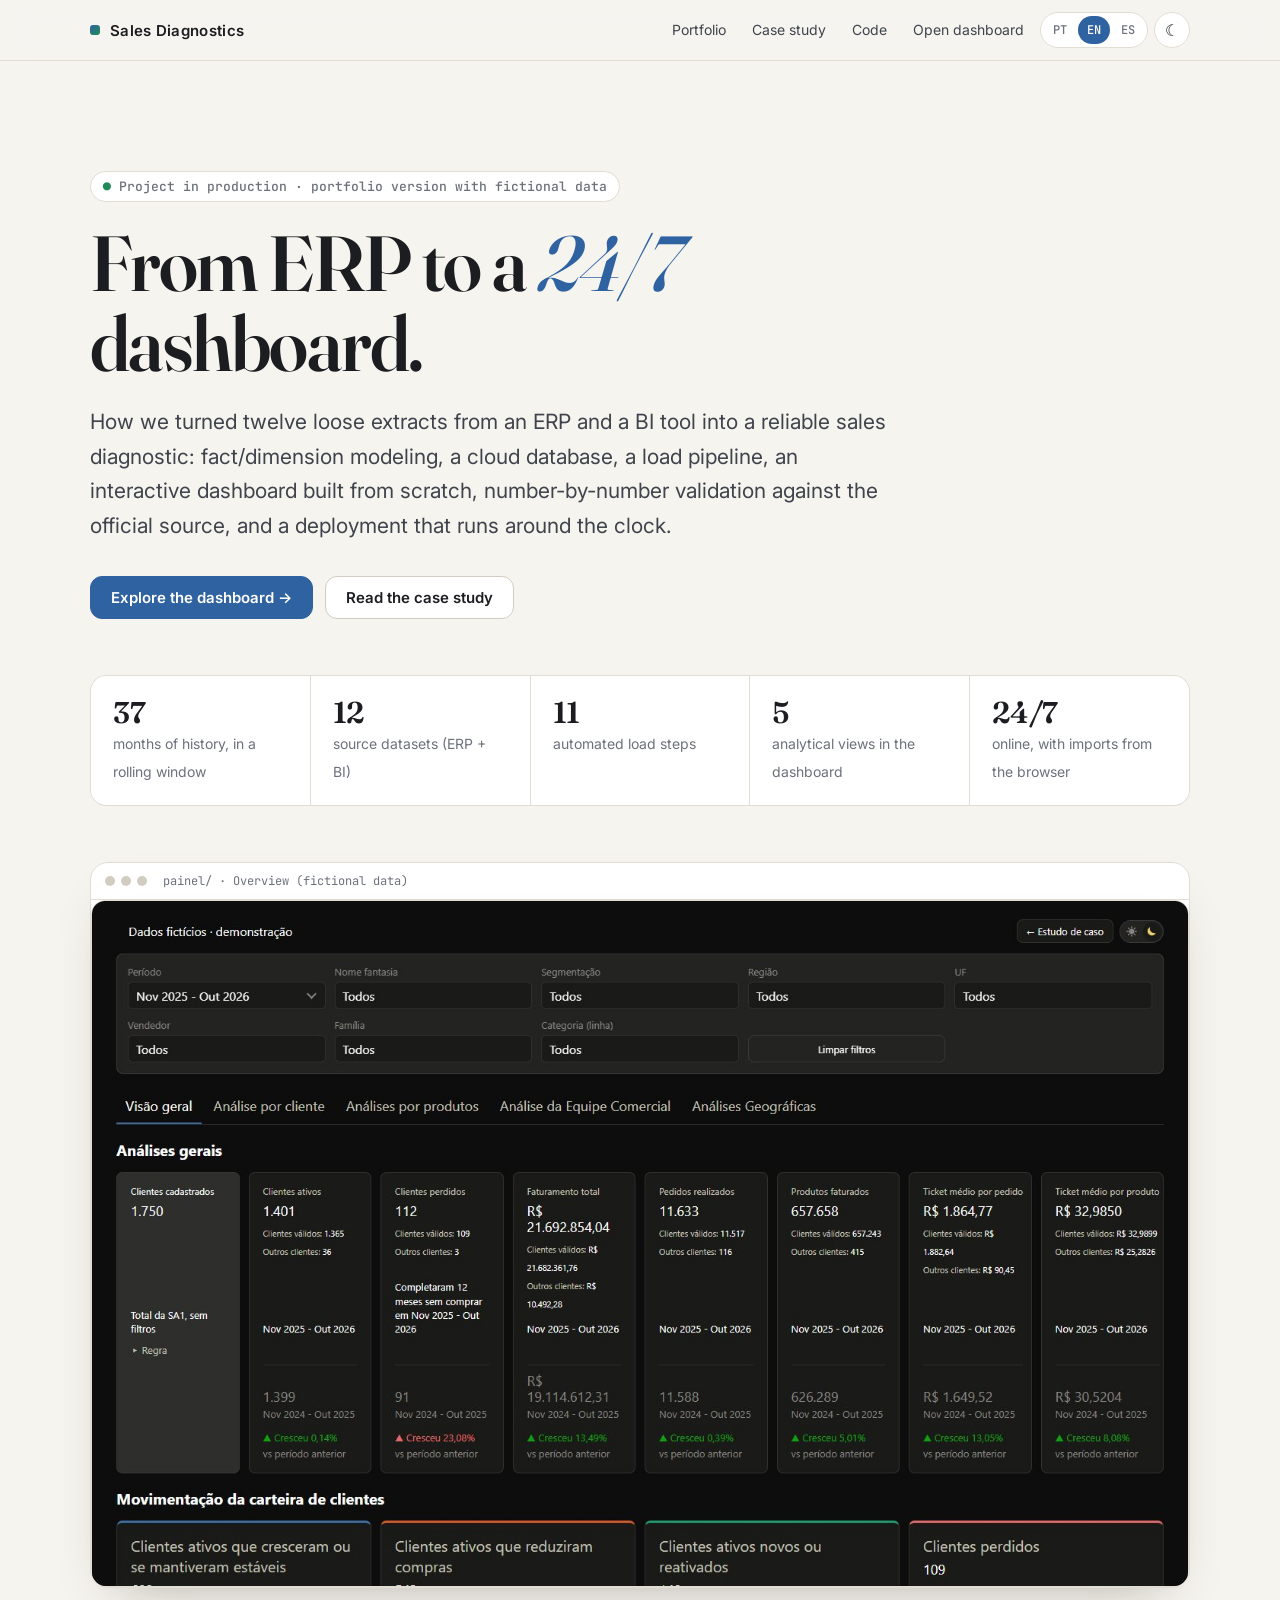
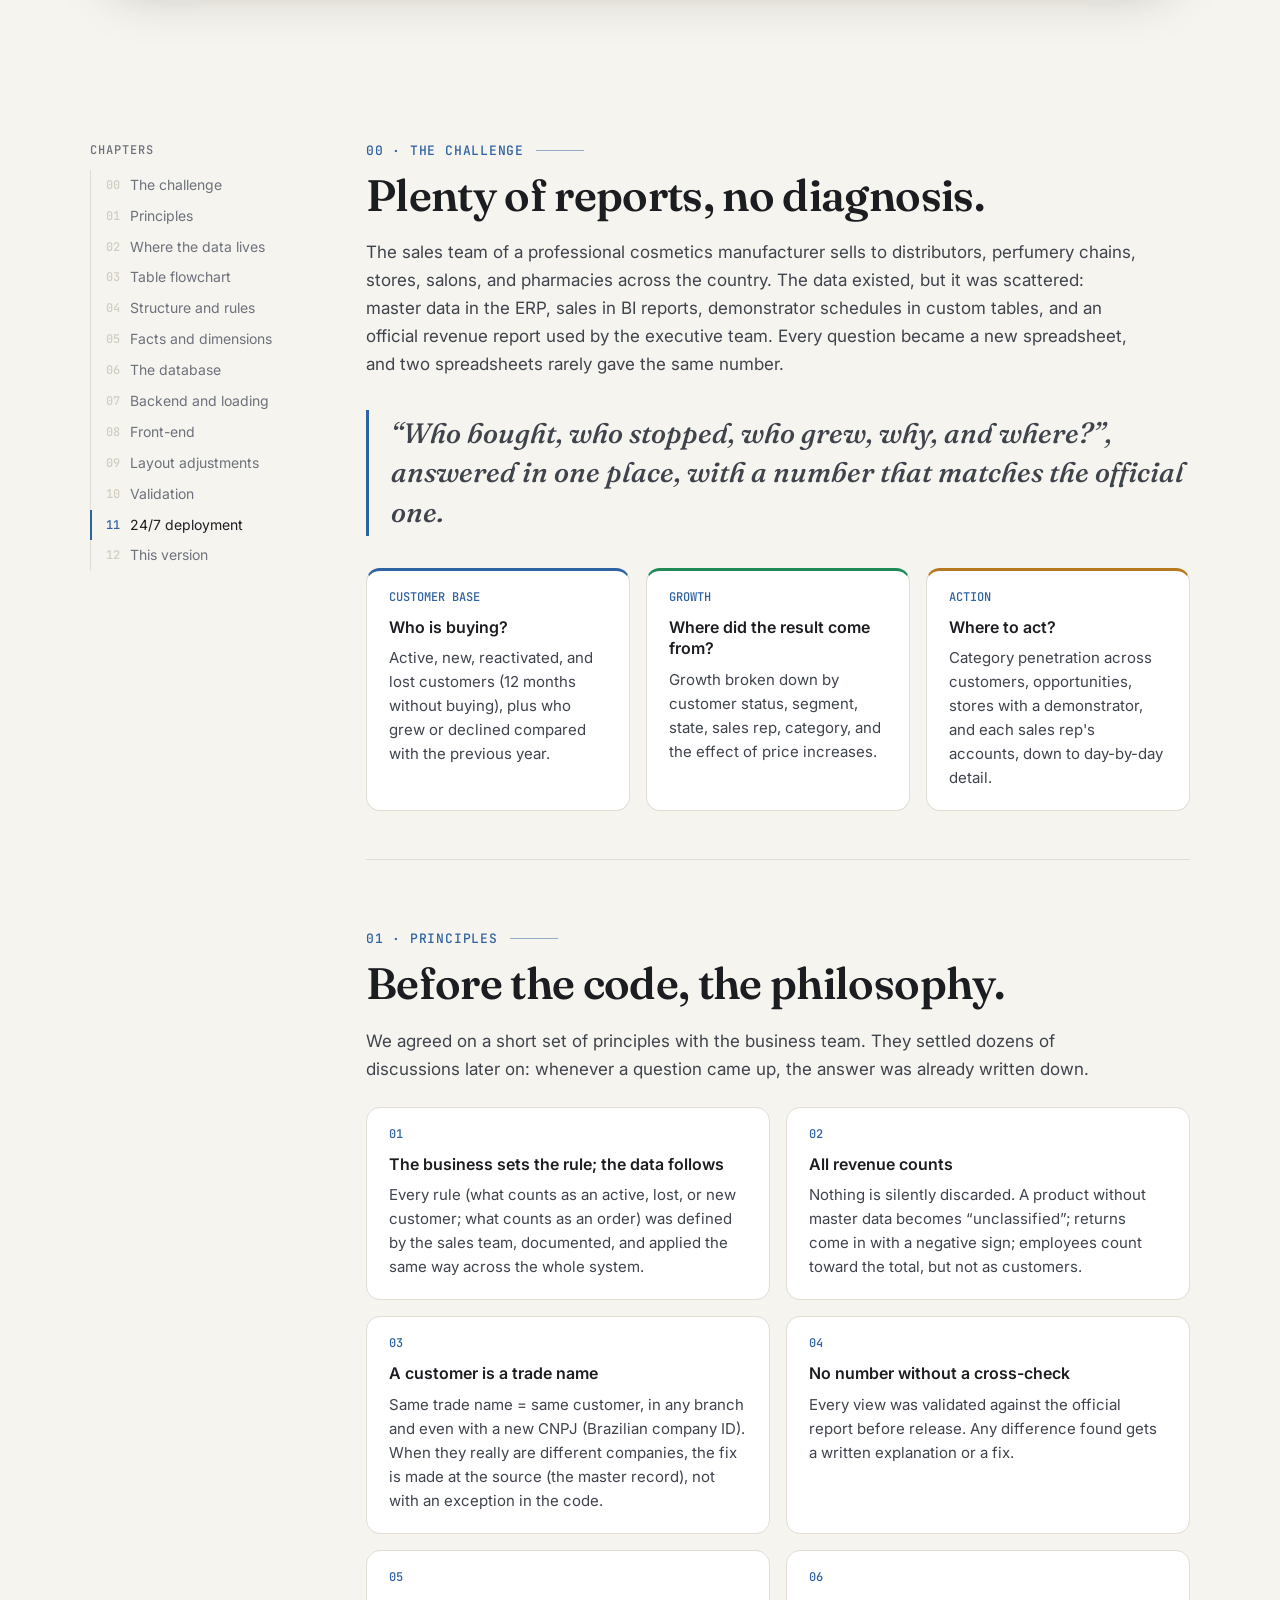
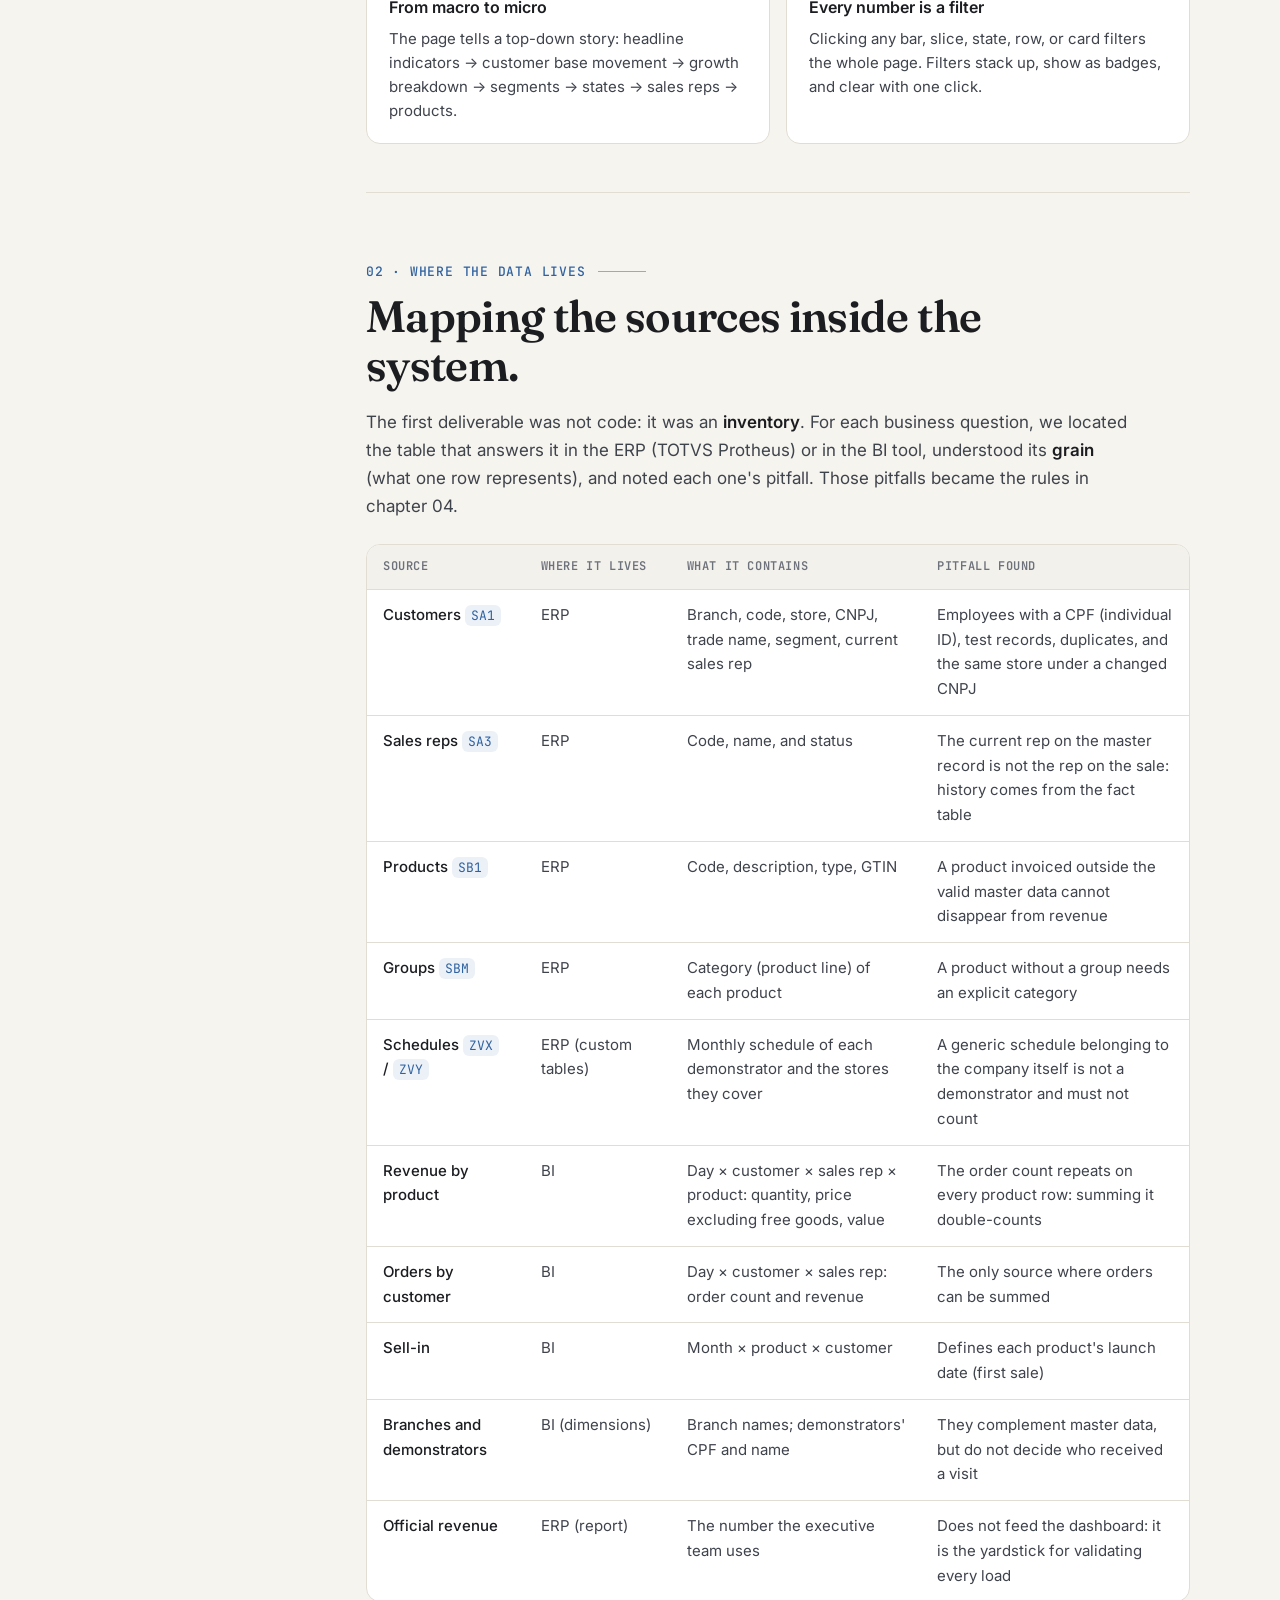
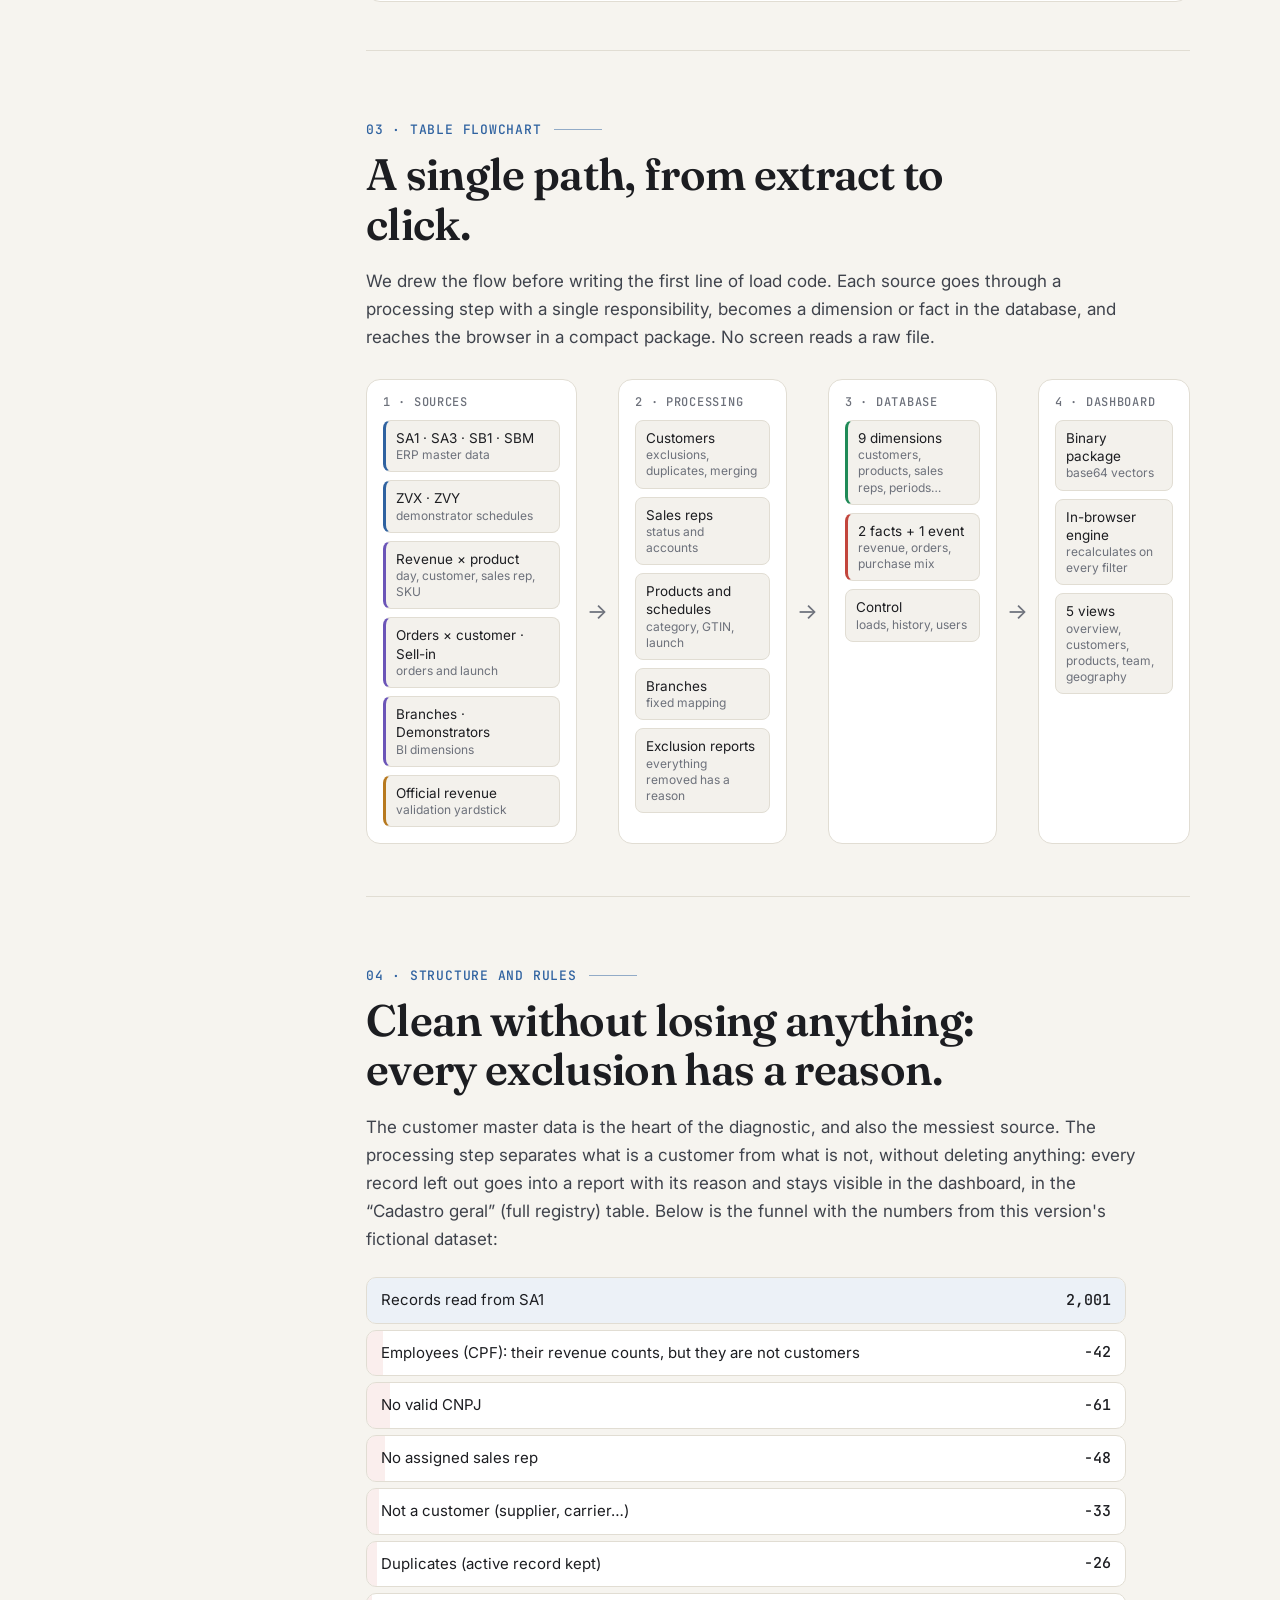
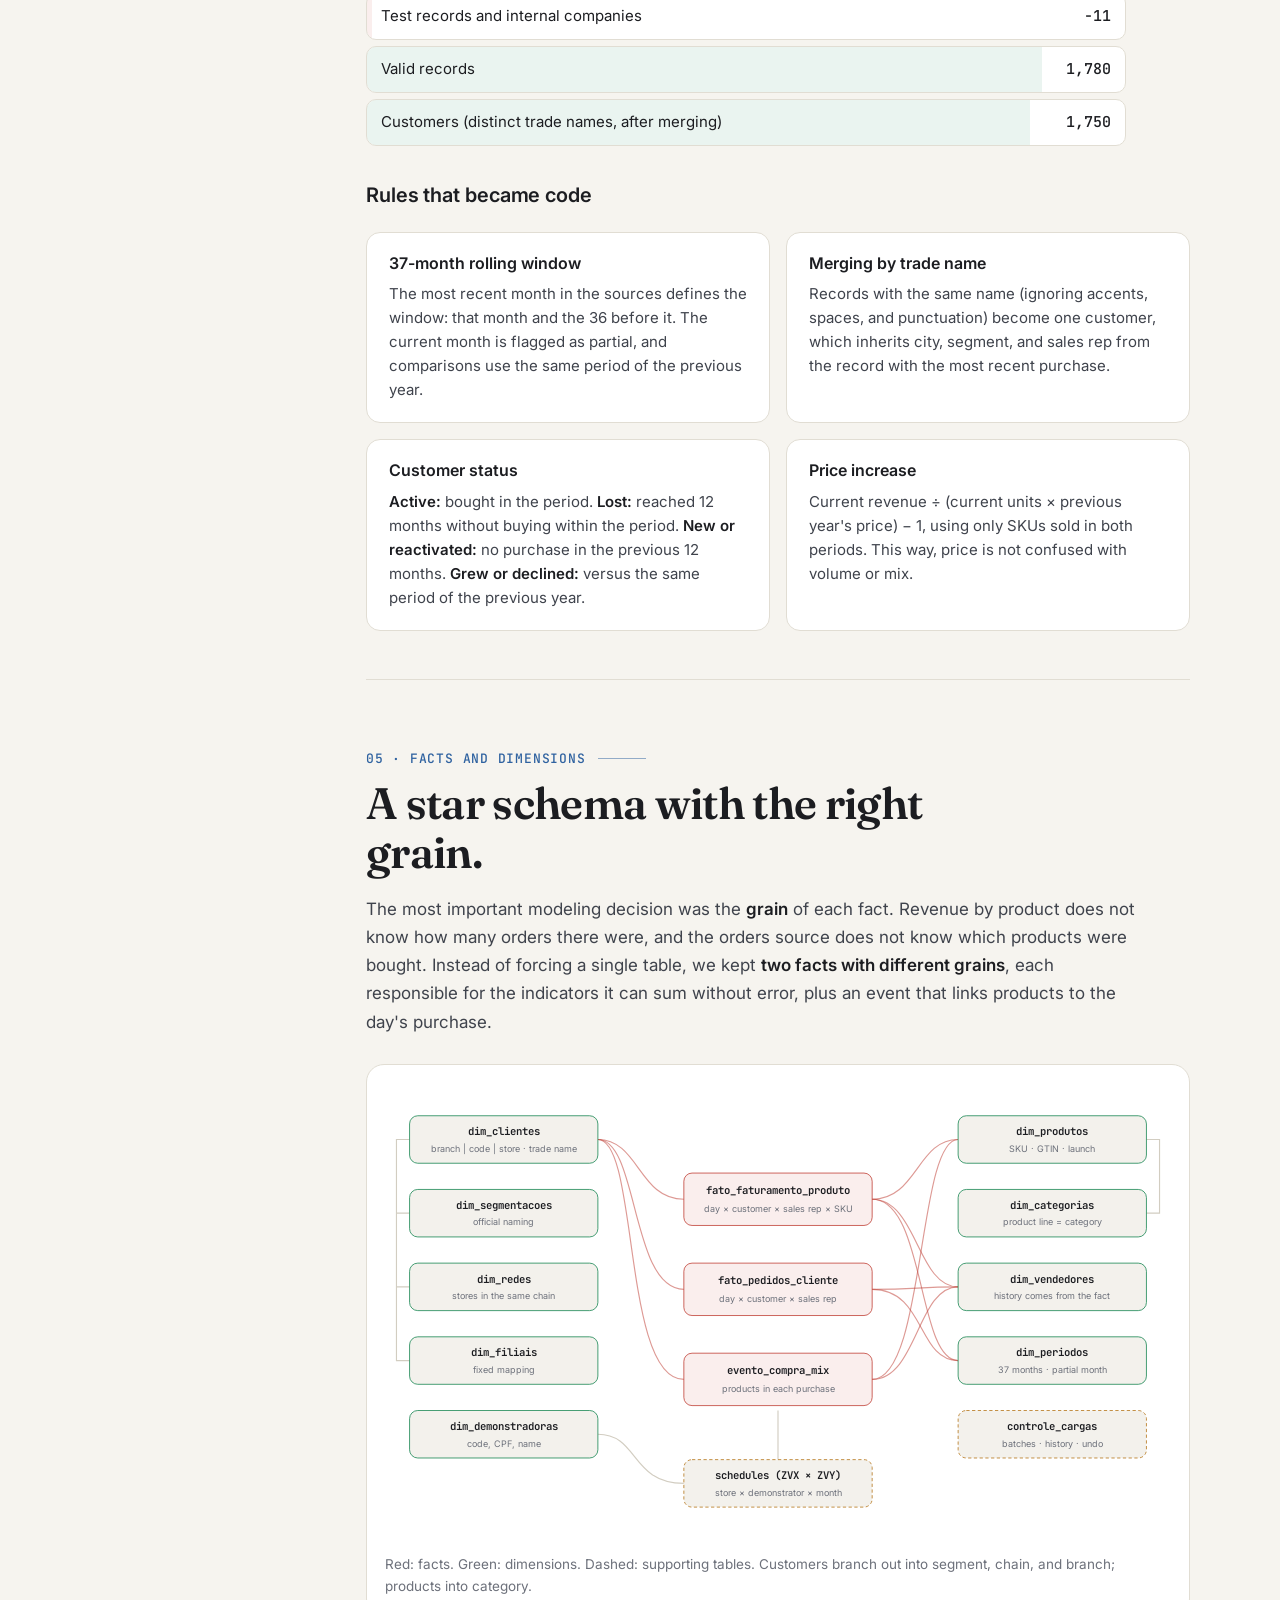
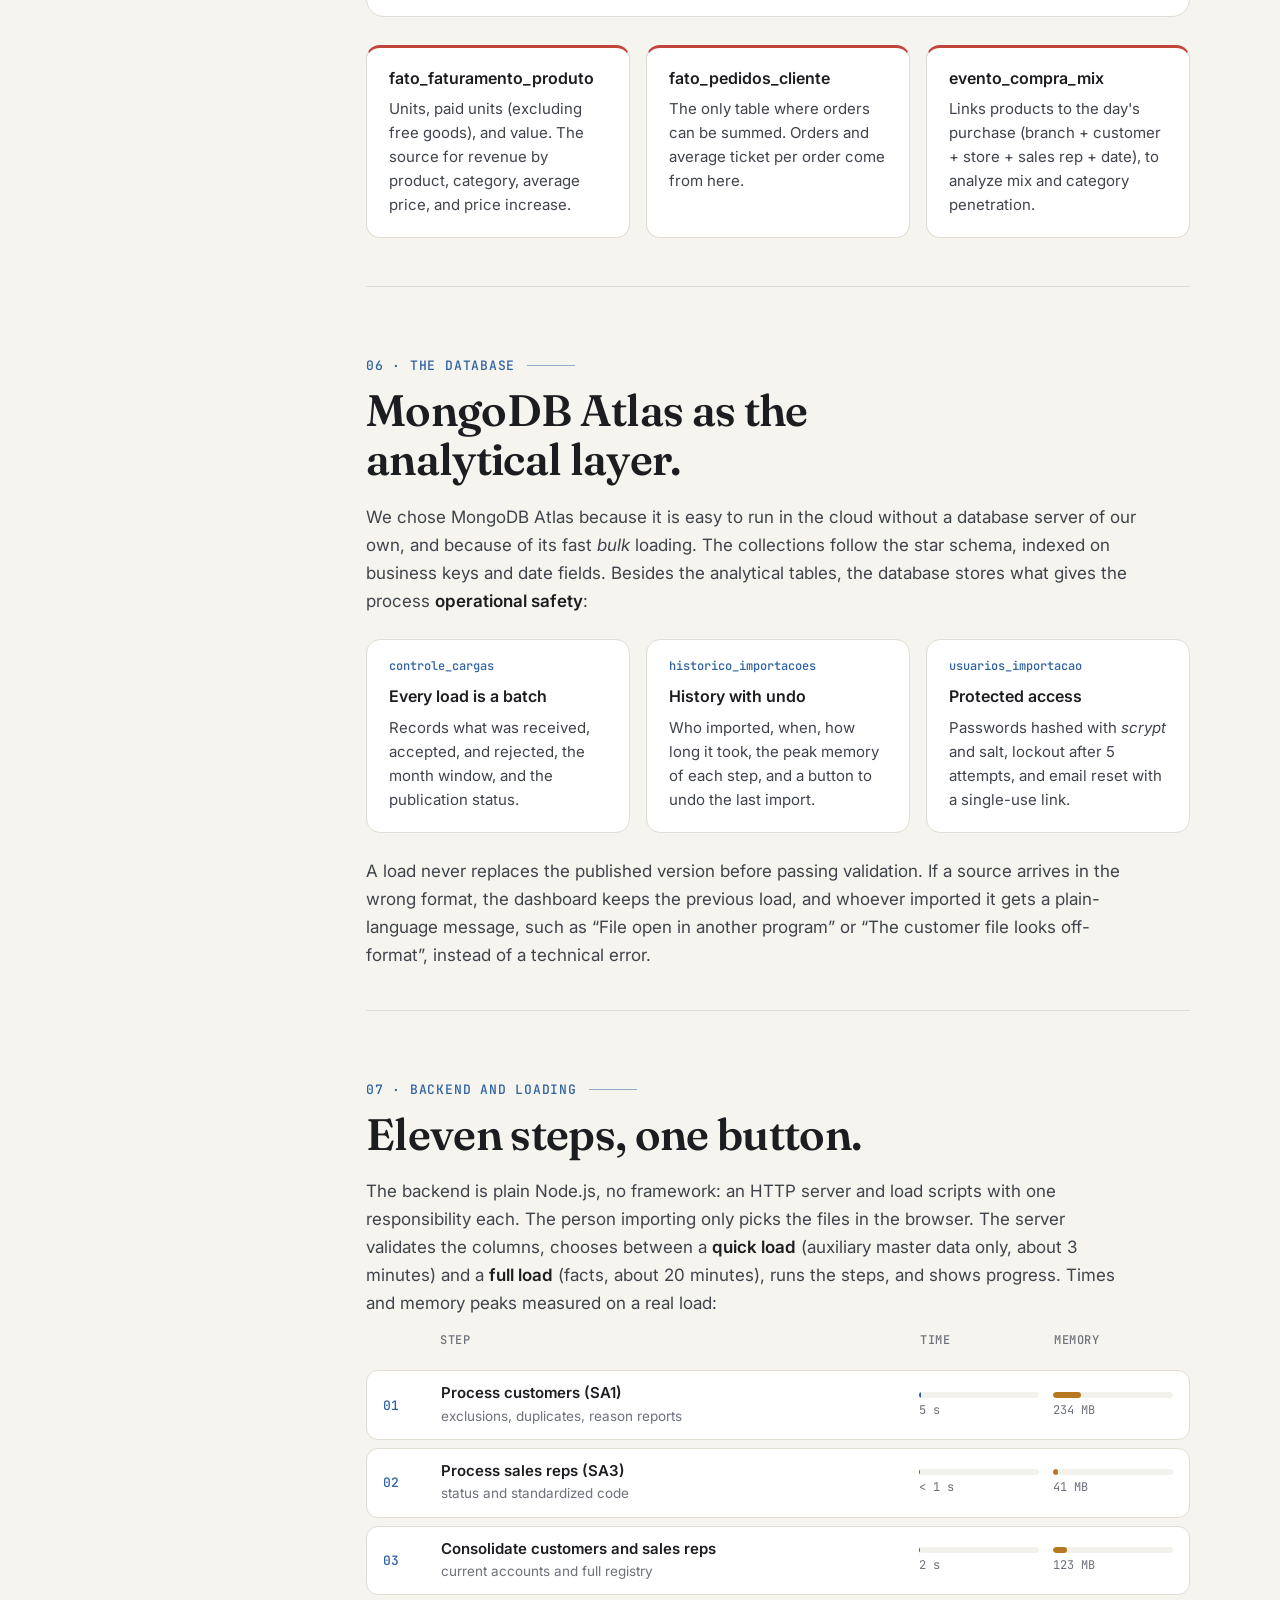
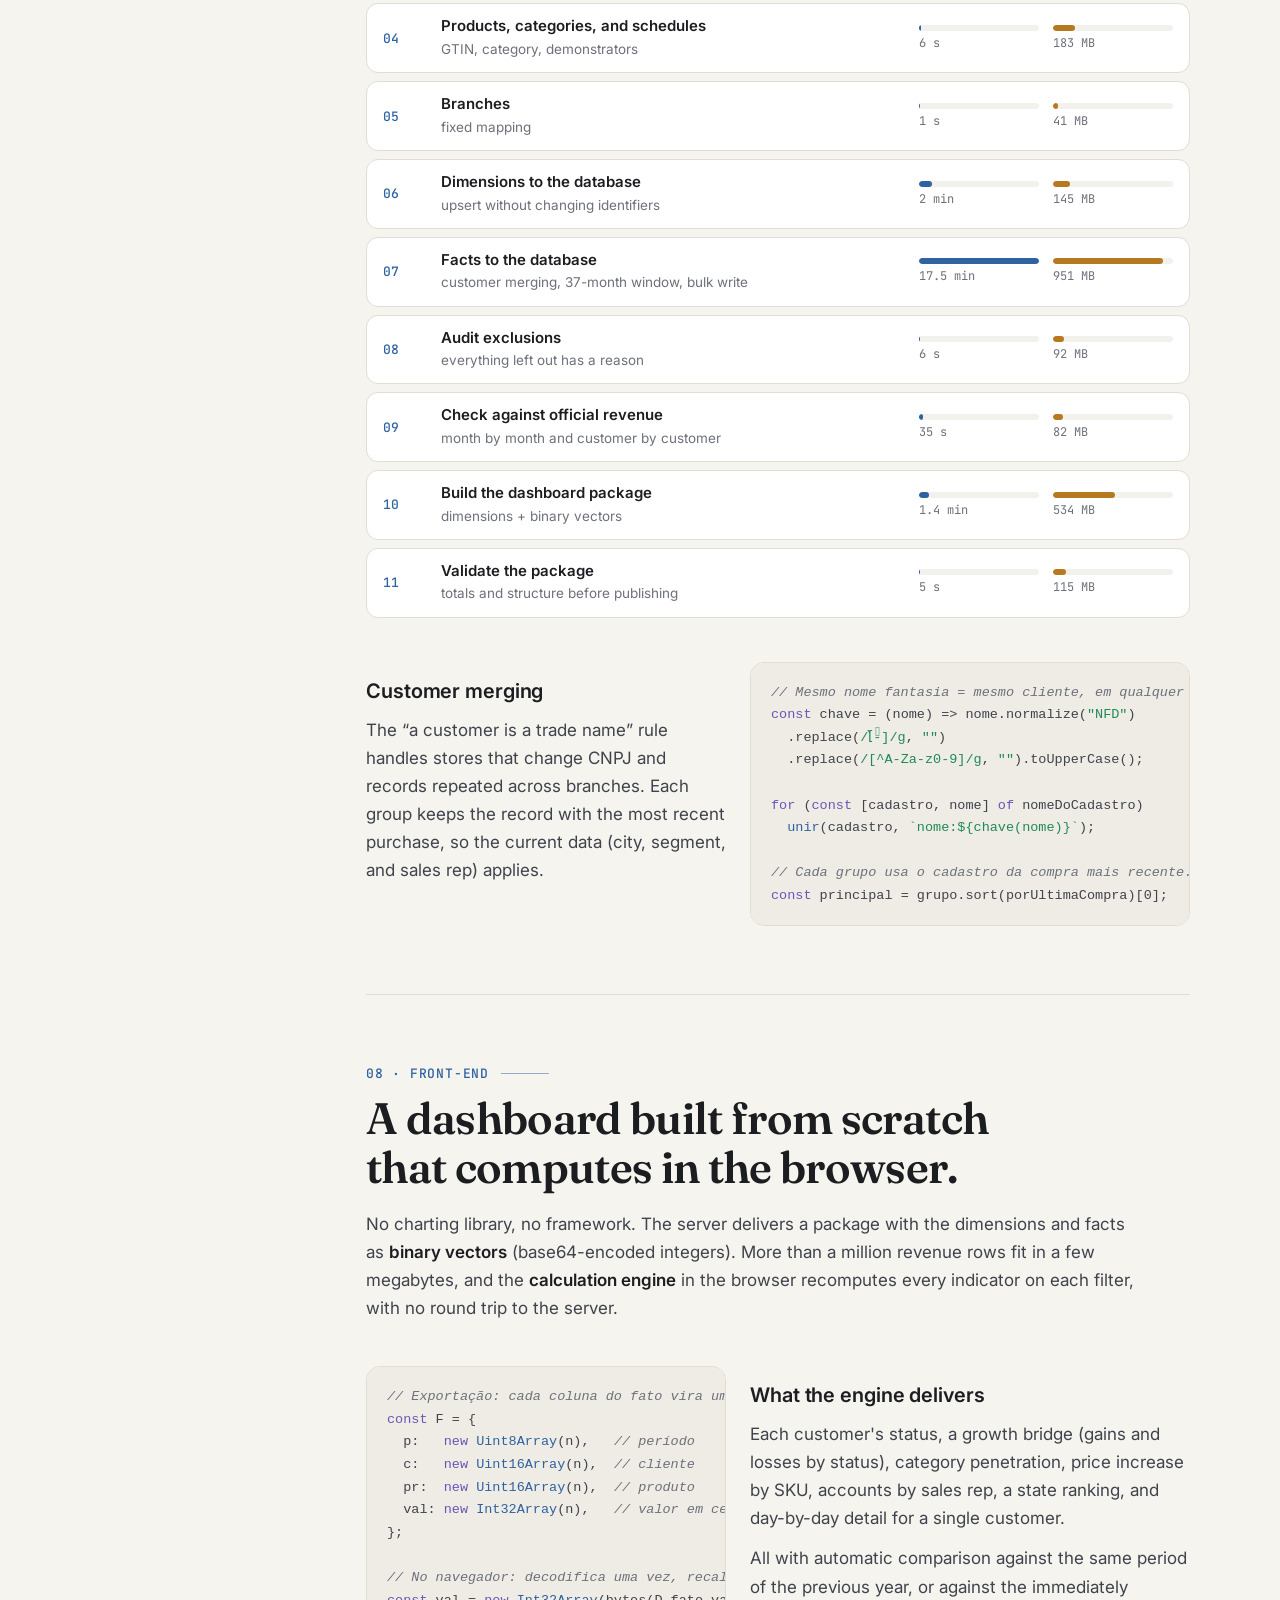
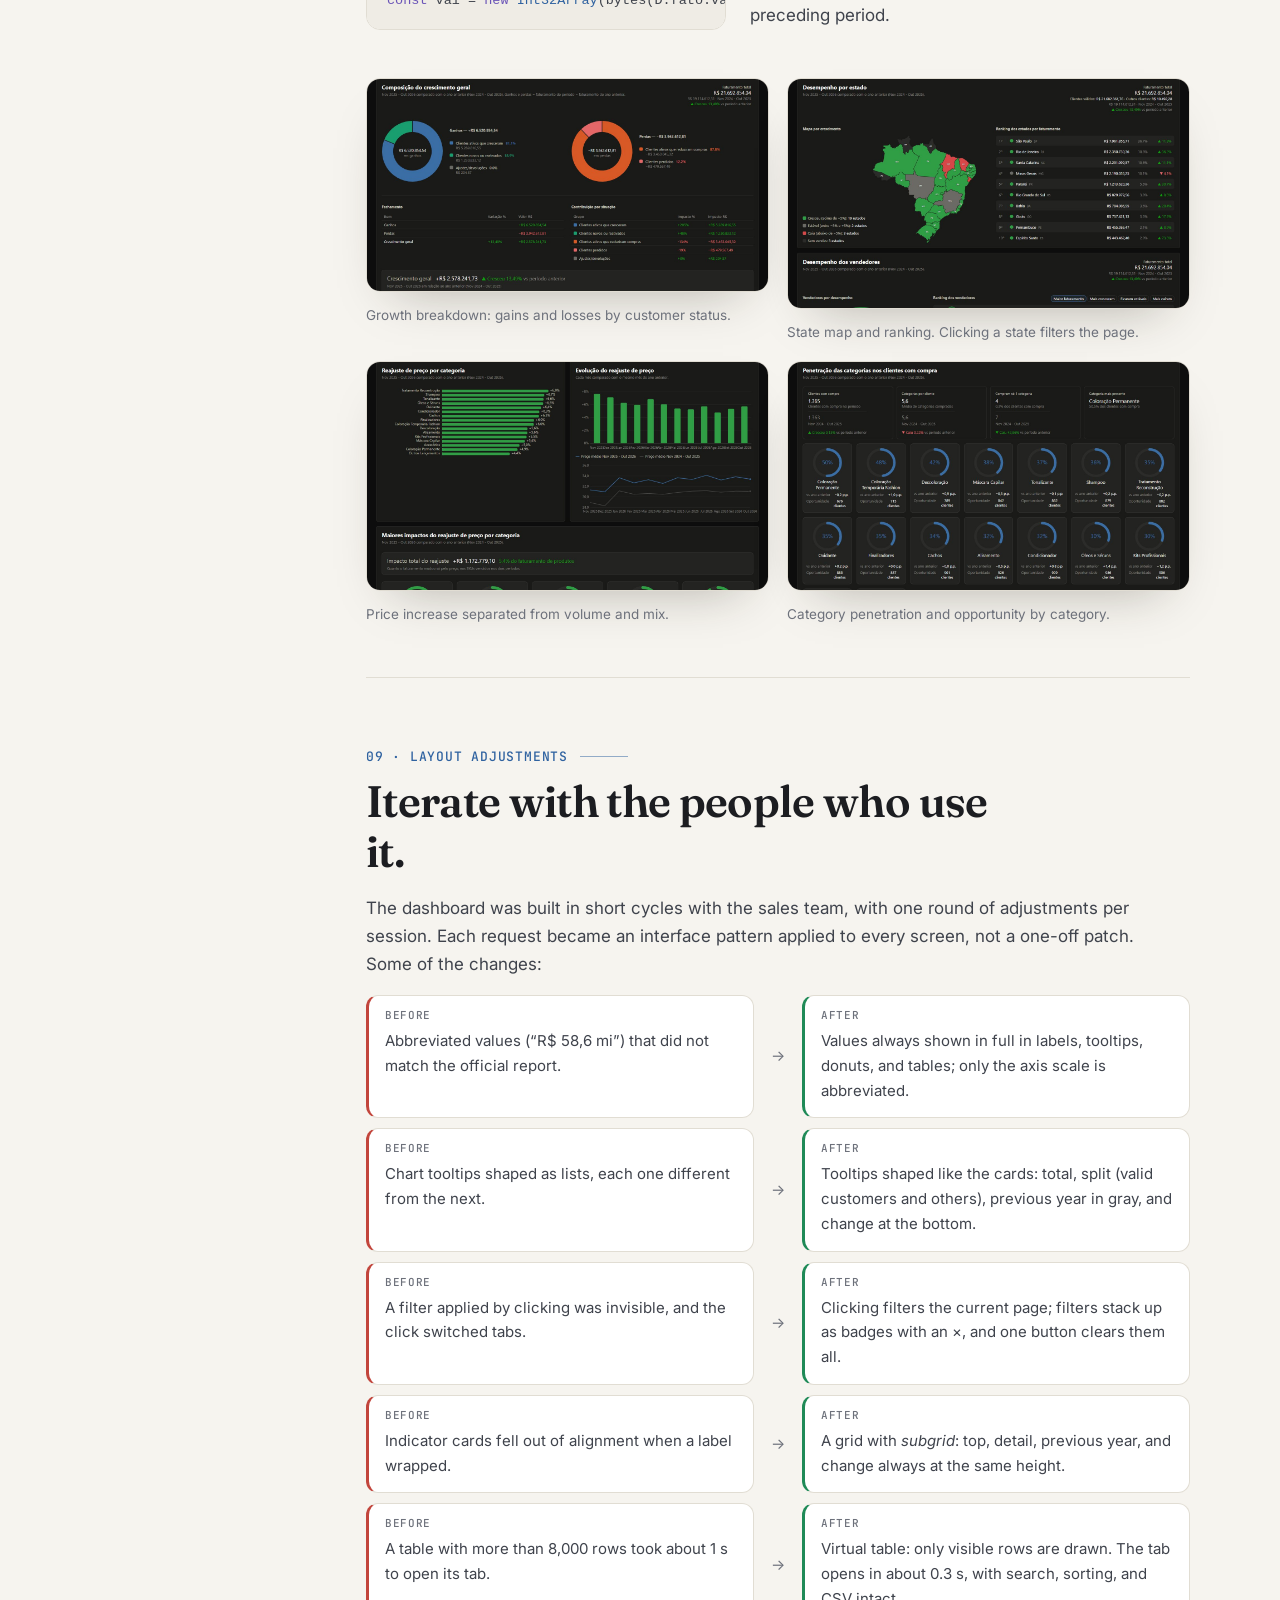
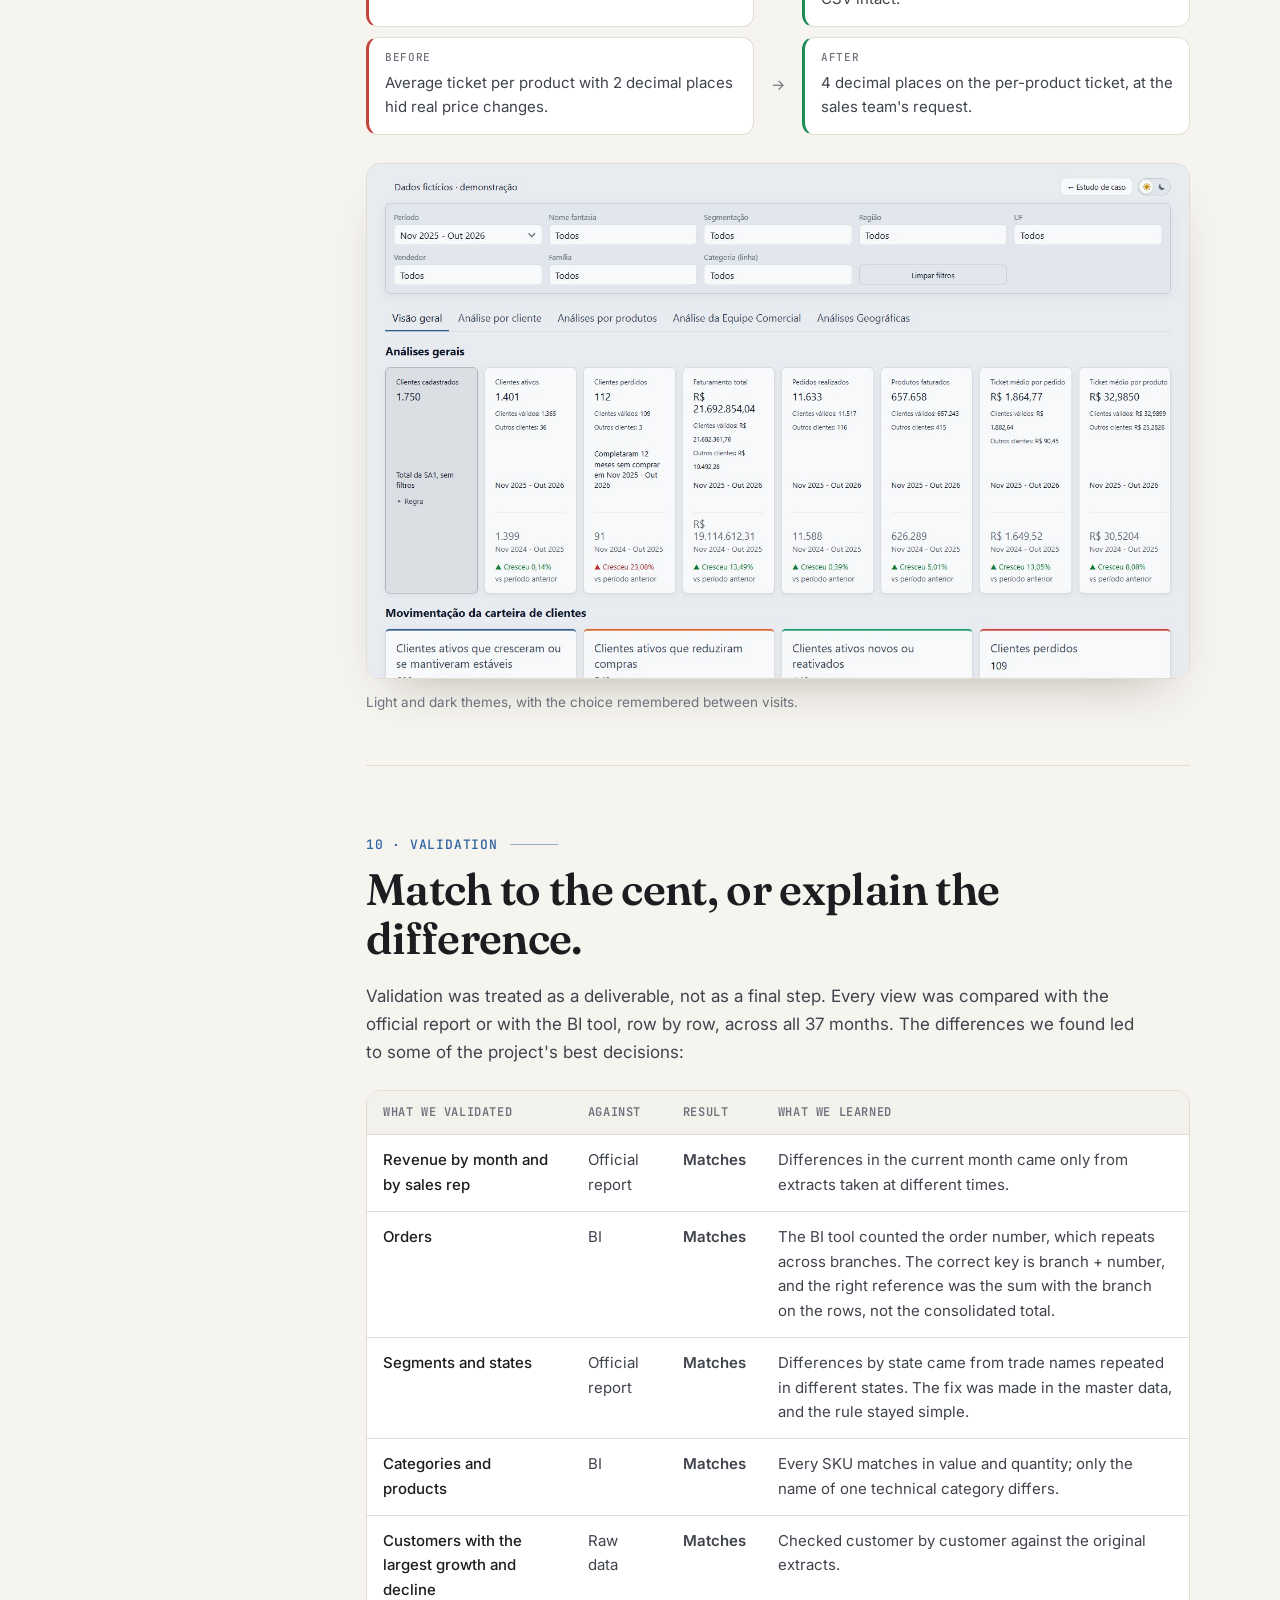
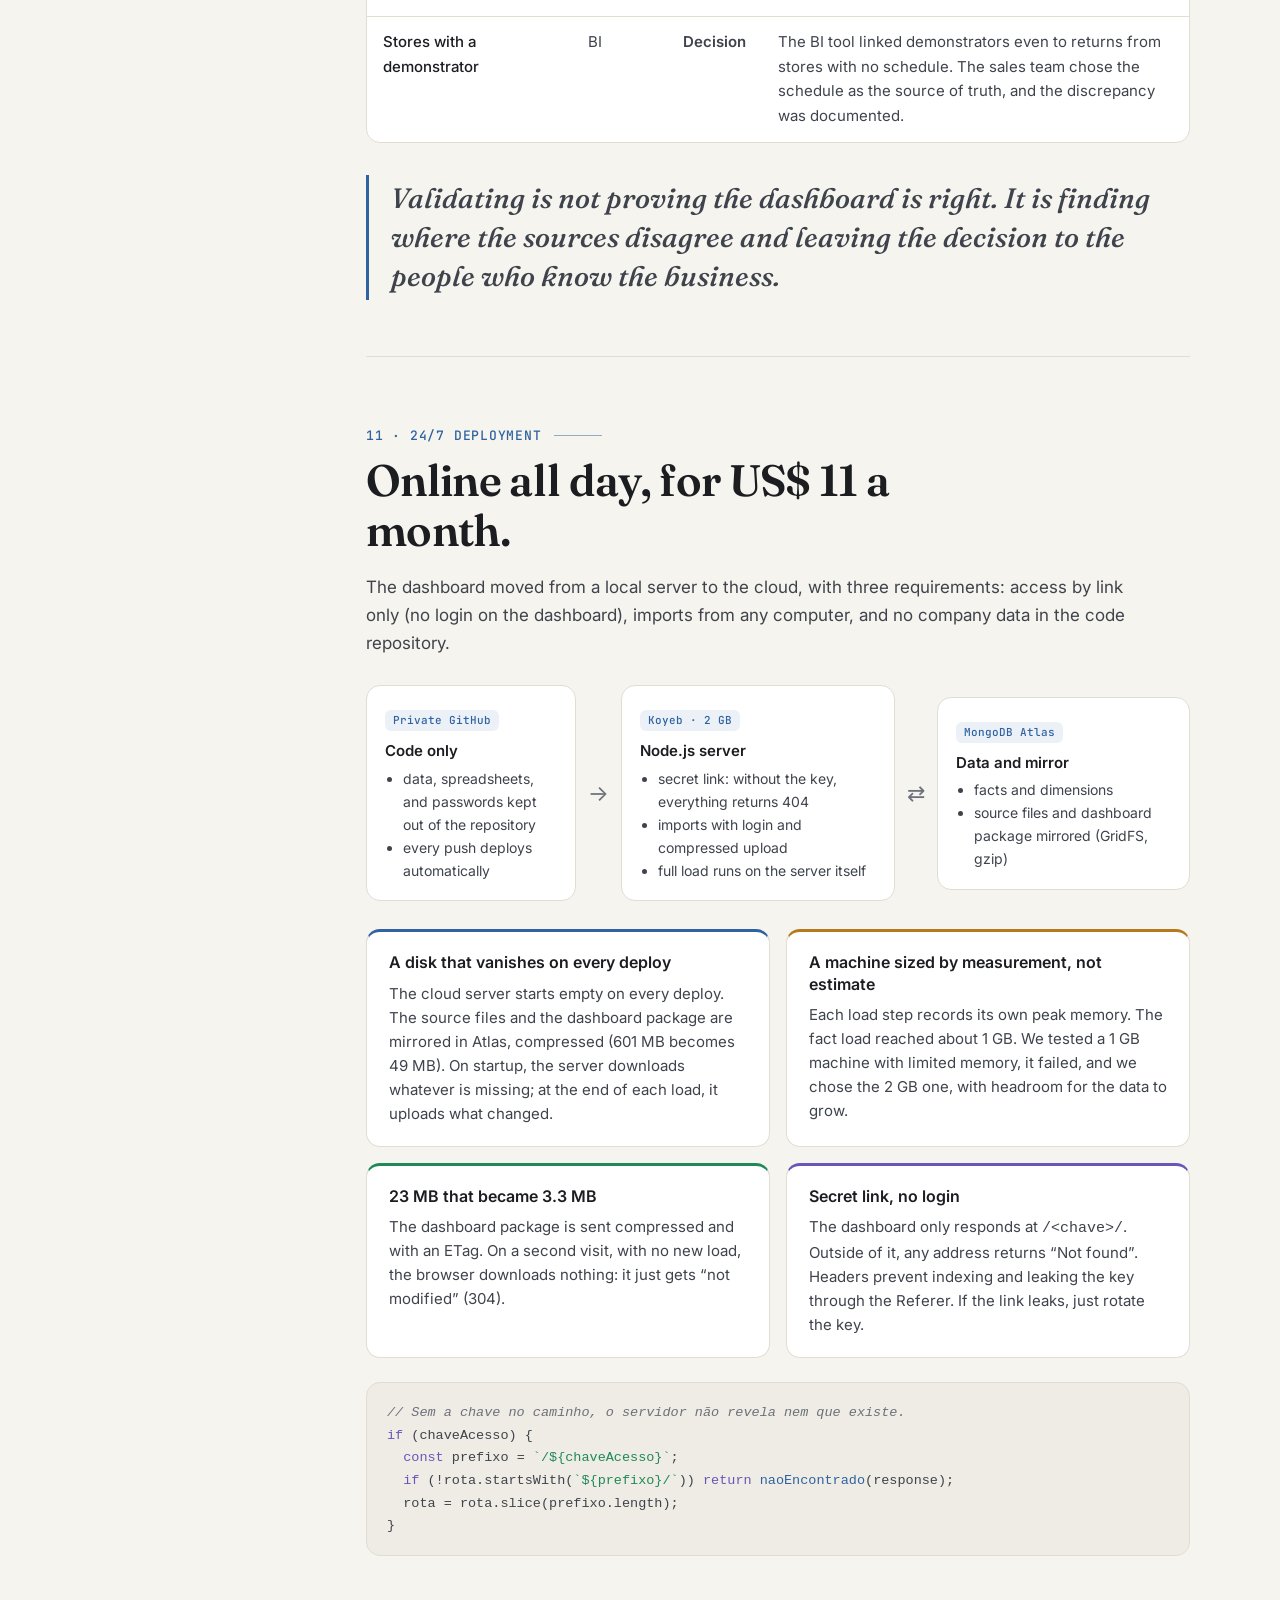
==== en/index.html @ 89dc4f12 "Estudo de caso em inglês e espanhol, com seletor PT | EN | ES A escolha de idioma é a mesma da Vitri" ====
<!doctype html>
<html lang="en">
<head>
  <meta charset="utf-8">
  <script src="../assets/idioma-estudo.js"></script>
  <link rel="alternate" hreflang="pt-BR" href="https://lariantunez.github.io/Diagnostico-Comercial/">
  <link rel="alternate" hreflang="en" href="https://lariantunez.github.io/Diagnostico-Comercial/en/">
  <link rel="alternate" hreflang="es" href="https://lariantunez.github.io/Diagnostico-Comercial/es/">
  <meta name="viewport" content="width=device-width, initial-scale=1">
  <title>Sales Diagnostics · Case study</title>
  <meta name="description" content="Case study: from ERP to a 24/7 sales dashboard. Source discovery, fact/dimension modeling, database, backend, front-end, validation, and deployment. Fictional data.">
  <meta property="og:title" content="Sales Diagnostics · from ERP to a 24/7 dashboard">
  <meta property="og:description" content="Complete case study of a sell-in dashboard: modeling, pipeline, front-end, validation, and deployment.">
  <meta property="og:image" content="../assets/painel-visao-geral.jpg">
  <link rel="preconnect" href="https://fonts.googleapis.com">
  <link rel="preconnect" href="https://fonts.gstatic.com" crossorigin>
  <link href="https://fonts.googleapis.com/css2?family=Fraunces:ital,opsz,wght@0,9..144,500;0,9..144,600;1,9..144,500&family=Inter:wght@400;500;600&family=JetBrains+Mono:wght@400;500&display=swap" rel="stylesheet">
  <link rel="stylesheet" href="../assets/estudo.css">
</head>
<body>
  <header class="topo">
    <div class="wrap">
      <a class="marca" href="#inicio"><i></i>Sales Diagnostics</a>
      <nav>
        <a class="opcional" href="https://lariantunez.github.io/Vitrine-de-projetos/?lang=en">Portfolio</a>
        <a class="opcional" href="#c00">Case study</a>
        <a class="opcional" href="https://github.com/lariantunez/Diagnostico-Comercial">Code</a>
        <a href="../painel/">Open dashboard</a>
        <div class="idiomas" role="group" aria-label="Language"><a href="../?lang=pt" data-idioma="pt" hreflang="pt-BR">PT</a><a href="./" data-idioma="en" hreflang="en" aria-current="true">EN</a><a href="../es/" data-idioma="es" hreflang="es">ES</a></div>
        <button class="btn-tema" id="tema" type="button" aria-label="Toggle theme">☀</button>
      </nav>
      <span class="progresso"></span>
    </div>
  </header>

  <main id="inicio">
    <section class="abertura">
      <div class="wrap">
        <span class="selo-topo"><b>●</b> Project in production · portfolio version with fictional data</span>
        <h1>From ERP to a <em>24/7</em> dashboard.</h1>
        <p class="lead">How we turned twelve loose extracts from an ERP and a BI tool into a reliable sales diagnostic: fact/dimension modeling, a cloud database, a load pipeline, an interactive dashboard built from scratch, number-by-number validation against the official source, and a deployment that runs around the clock.</p>
        <div class="acoes">
          <a class="btn primario" href="../painel/">Explore the dashboard →</a>
          <a class="btn" href="#c00">Read the case study</a>
        </div>
        <div class="numeros">
          <div><strong>37</strong><span>months of history, in a rolling window</span></div>
          <div><strong>12</strong><span>source datasets (ERP + BI)</span></div>
          <div><strong>11</strong><span>automated load steps</span></div>
          <div><strong>5</strong><span>analytical views in the dashboard</span></div>
          <div><strong>24/7</strong><span>online, with imports from the browser</span></div>
        </div>
        <figure class="vitrine">
          <div class="barra-janela"><i></i><i></i><i></i><span>painel/ · Overview (fictional data)</span></div>
          <img src="../assets/painel-visao-geral.jpg" alt="Dashboard overview: filters at the top, cards for customers, revenue, orders, and tickets compared with the previous year" width="1440" height="900">
        </figure>
      </div>
    </section>

    <div class="wrap livro">
      <aside class="indice" aria-label="Chapters">
        <p>Chapters</p>
        <ol>
          <li><a href="#c00"><b>00</b>The challenge</a></li>
          <li><a href="#c01"><b>01</b>Principles</a></li>
          <li><a href="#c02"><b>02</b>Where the data lives</a></li>
          <li><a href="#c03"><b>03</b>Table flowchart</a></li>
          <li><a href="#c04"><b>04</b>Structure and rules</a></li>
          <li><a href="#c05"><b>05</b>Facts and dimensions</a></li>
          <li><a href="#c06"><b>06</b>The database</a></li>
          <li><a href="#c07"><b>07</b>Backend and loading</a></li>
          <li><a href="#c08"><b>08</b>Front-end</a></li>
          <li><a href="#c09"><b>09</b>Layout adjustments</a></li>
          <li><a href="#c10"><b>10</b>Validation</a></li>
          <li><a href="#c11"><b>11</b>24/7 deployment</a></li>
          <li><a href="#c12"><b>12</b>This version</a></li>
        </ol>
      </aside>

      <div class="capitulos">
        <!-- 00 -->
        <section class="capitulo" id="c00">
          <span class="rotulo-cap">00 · The challenge</span>
          <h2>Plenty of reports, no diagnosis.</h2>
          <p>The sales team of a professional cosmetics manufacturer sells to distributors, perfumery chains, stores, salons, and pharmacies across the country. The data existed, but it was scattered: master data in the ERP, sales in BI reports, demonstrator schedules in custom tables, and an official revenue report used by the executive team. Every question became a new spreadsheet, and two spreadsheets rarely gave the same number.</p>
          <p class="destaque revelar">“Who bought, who stopped, who grew, why, and where?”, answered in one place, with a number that matches the official one.</p>
          <div class="grade g3 revelar">
            <div class="cartao azul"><span class="num">CUSTOMER BASE</span><h4>Who is buying?</h4><p>Active, new, reactivated, and lost customers (12 months without buying), plus who grew or declined compared with the previous year.</p></div>
            <div class="cartao verde"><span class="num">GROWTH</span><h4>Where did the result come from?</h4><p>Growth broken down by customer status, segment, state, sales rep, category, and the effect of price increases.</p></div>
            <div class="cartao ambar"><span class="num">ACTION</span><h4>Where to act?</h4><p>Category penetration across customers, opportunities, stores with a demonstrator, and each sales rep's accounts, down to day-by-day detail.</p></div>
          </div>
        </section>

        <!-- 01 -->
        <section class="capitulo" id="c01">
          <span class="rotulo-cap">01 · Principles</span>
          <h2>Before the code, the philosophy.</h2>
          <p>We agreed on a short set of principles with the business team. They settled dozens of discussions later on: whenever a question came up, the answer was already written down.</p>
          <div class="grade g2 revelar">
            <div class="cartao"><span class="num">01</span><h4>The business sets the rule; the data follows</h4><p>Every rule (what counts as an active, lost, or new customer; what counts as an order) was defined by the sales team, documented, and applied the same way across the whole system.</p></div>
            <div class="cartao"><span class="num">02</span><h4>All revenue counts</h4><p>Nothing is silently discarded. A product without master data becomes “unclassified”; returns come in with a negative sign; employees count toward the total, but not as customers.</p></div>
            <div class="cartao"><span class="num">03</span><h4>A customer is a trade name</h4><p>Same trade name = same customer, in any branch and even with a new CNPJ (Brazilian company ID). When they really are different companies, the fix is made at the source (the master record), not with an exception in the code.</p></div>
            <div class="cartao"><span class="num">04</span><h4>No number without a cross-check</h4><p>Every view was validated against the official report before release. Any difference found gets a written explanation or a fix.</p></div>
            <div class="cartao"><span class="num">05</span><h4>From macro to micro</h4><p>The page tells a top-down story: headline indicators → customer base movement → growth breakdown → segments → states → sales reps → products.</p></div>
            <div class="cartao"><span class="num">06</span><h4>Every number is a filter</h4><p>Clicking any bar, slice, state, row, or card filters the whole page. Filters stack up, show as badges, and clear with one click.</p></div>
          </div>
        </section>

        <!-- 02 -->
        <section class="capitulo" id="c02">
          <span class="rotulo-cap">02 · Where the data lives</span>
          <h2>Mapping the sources inside the system.</h2>
          <p>The first deliverable was not code: it was an <strong>inventory</strong>. For each business question, we located the table that answers it in the ERP (TOTVS Protheus) or in the BI tool, understood its <strong>grain</strong> (what one row represents), and noted each one's pitfall. Those pitfalls became the rules in chapter 04.</p>
          <div class="tabela-rolagem revelar">
            <table class="tabela">
              <thead><tr><th>Source</th><th>Where it lives</th><th>What it contains</th><th>Pitfall found</th></tr></thead>
              <tbody>
                <tr><td>Customers <code>SA1</code></td><td>ERP</td><td>Branch, code, store, CNPJ, trade name, segment, current sales rep</td><td>Employees with a CPF (individual ID), test records, duplicates, and the same store under a changed CNPJ</td></tr>
                <tr><td>Sales reps <code>SA3</code></td><td>ERP</td><td>Code, name, and status</td><td>The current rep on the master record is not the rep on the sale: history comes from the fact table</td></tr>
                <tr><td>Products <code>SB1</code></td><td>ERP</td><td>Code, description, type, GTIN</td><td>A product invoiced outside the valid master data cannot disappear from revenue</td></tr>
                <tr><td>Groups <code>SBM</code></td><td>ERP</td><td>Category (product line) of each product</td><td>A product without a group needs an explicit category</td></tr>
                <tr><td>Schedules <code>ZVX</code> / <code>ZVY</code></td><td>ERP (custom tables)</td><td>Monthly schedule of each demonstrator and the stores they cover</td><td>A generic schedule belonging to the company itself is not a demonstrator and must not count</td></tr>
                <tr><td>Revenue by product</td><td>BI</td><td>Day × customer × sales rep × product: quantity, price excluding free goods, value</td><td>The order count repeats on every product row: summing it double-counts</td></tr>
                <tr><td>Orders by customer</td><td>BI</td><td>Day × customer × sales rep: order count and revenue</td><td>The only source where orders can be summed</td></tr>
                <tr><td>Sell-in</td><td>BI</td><td>Month × product × customer</td><td>Defines each product's launch date (first sale)</td></tr>
                <tr><td>Branches and demonstrators</td><td>BI (dimensions)</td><td>Branch names; demonstrators' CPF and name</td><td>They complement master data, but do not decide who received a visit</td></tr>
                <tr><td>Official revenue</td><td>ERP (report)</td><td>The number the executive team uses</td><td>Does not feed the dashboard: it is the yardstick for validating every load</td></tr>
              </tbody>
            </table>
          </div>
        </section>

        <!-- 03 -->
        <section class="capitulo" id="c03">
          <span class="rotulo-cap">03 · Table flowchart</span>
          <h2>A single path, from extract to click.</h2>
          <p>We drew the flow before writing the first line of load code. Each source goes through a processing step with a single responsibility, becomes a dimension or fact in the database, and reaches the browser in a compact package. No screen reads a raw file.</p>
          <div class="fluxo revelar" role="img" aria-label="Flow: ERP and BI sources, processing, database with dimensions and facts, dashboard package, and dashboard">
            <div class="coluna"><b>1 · Sources</b>
              <div class="item erp">SA1 · SA3 · SB1 · SBM<small>ERP master data</small></div>
              <div class="item erp">ZVX · ZVY<small>demonstrator schedules</small></div>
              <div class="item bi">Revenue × product<small>day, customer, sales rep, SKU</small></div>
              <div class="item bi">Orders × customer · Sell-in<small>orders and launch</small></div>
              <div class="item bi">Branches · Demonstrators<small>BI dimensions</small></div>
              <div class="item adv">Official revenue<small>validation yardstick</small></div>
            </div>
            <div class="seta">→</div>
            <div class="coluna"><b>2 · Processing</b>
              <div class="item">Customers<small>exclusions, duplicates, merging</small></div>
              <div class="item">Sales reps<small>status and accounts</small></div>
              <div class="item">Products and schedules<small>category, GTIN, launch</small></div>
              <div class="item">Branches<small>fixed mapping</small></div>
              <div class="item">Exclusion reports<small>everything removed has a reason</small></div>
            </div>
            <div class="seta">→</div>
            <div class="coluna"><b>3 · Database</b>
              <div class="item dim">9 dimensions<small>customers, products, sales reps, periods…</small></div>
              <div class="item fato">2 facts + 1 event<small>revenue, orders, purchase mix</small></div>
              <div class="item">Control<small>loads, history, users</small></div>
            </div>
            <div class="seta">→</div>
            <div class="coluna"><b>4 · Dashboard</b>
              <div class="item">Binary package<small>base64 vectors</small></div>
              <div class="item">In-browser engine<small>recalculates on every filter</small></div>
              <div class="item">5 views<small>overview, customers, products, team, geography</small></div>
            </div>
          </div>
        </section>

        <!-- 04 -->
        <section class="capitulo" id="c04">
          <span class="rotulo-cap">04 · Structure and rules</span>
          <h2>Clean without losing anything: every exclusion has a reason.</h2>
          <p>The customer master data is the heart of the diagnostic, and also the messiest source. The processing step separates what is a customer from what is not, without deleting anything: every record left out goes into a report with its reason and stays visible in the dashboard, in the “Cadastro geral” (full registry) table. Below is the funnel with the numbers from this version's fictional dataset:</p>
          <div class="funil revelar">
            <div style="--w:100%"><span>Records read from SA1</span><b>2,001</b></div>
            <div class="sai" style="--w:2.1%"><span>Employees (CPF): their revenue counts, but they are not customers</span><b>−42</b></div>
            <div class="sai" style="--w:3%"><span>No valid CNPJ</span><b>−61</b></div>
            <div class="sai" style="--w:2.4%"><span>No assigned sales rep</span><b>−48</b></div>
            <div class="sai" style="--w:1.6%"><span>Not a customer (supplier, carrier…)</span><b>−33</b></div>
            <div class="sai" style="--w:1.3%"><span>Duplicates (active record kept)</span><b>−26</b></div>
            <div class="sai" style="--w:0.6%"><span>Test records and internal companies</span><b>−11</b></div>
            <div class="fica" style="--w:89%"><span>Valid records</span><b>1,780</b></div>
            <div class="fica" style="--w:87.5%"><span>Customers (distinct trade names, after merging)</span><b>1,750</b></div>
          </div>
          <h3>Rules that became code</h3>
          <div class="grade g2 revelar">
            <div class="cartao"><h4>37-month rolling window</h4><p>The most recent month in the sources defines the window: that month and the 36 before it. The current month is flagged as partial, and comparisons use the same period of the previous year.</p></div>
            <div class="cartao"><h4>Merging by trade name</h4><p>Records with the same name (ignoring accents, spaces, and punctuation) become one customer, which inherits city, segment, and sales rep from the record with the most recent purchase.</p></div>
            <div class="cartao"><h4>Customer status</h4><p><strong>Active:</strong> bought in the period. <strong>Lost:</strong> reached 12 months without buying within the period. <strong>New or reactivated:</strong> no purchase in the previous 12 months. <strong>Grew or declined:</strong> versus the same period of the previous year.</p></div>
            <div class="cartao"><h4>Price increase</h4><p>Current revenue ÷ (current units × previous year's price) − 1, using only SKUs sold in both periods. This way, price is not confused with volume or mix.</p></div>
          </div>
        </section>

        <!-- 05 -->
        <section class="capitulo" id="c05">
          <span class="rotulo-cap">05 · Facts and dimensions</span>
          <h2>A star schema with the right grain.</h2>
          <p>The most important modeling decision was the <strong>grain</strong> of each fact. Revenue by product does not know how many orders there were, and the orders source does not know which products were bought. Instead of forcing a single table, we kept <strong>two facts with different grains</strong>, each responsible for the indicators it can sum without error, plus an event that links products to the day's purchase.</p>
          <figure class="diagrama revelar">
            <svg viewBox="0 0 960 560" role="img" aria-label="Star schema: three fact tables in the center linked to customer, sales rep, product, and period dimensions, with supporting dimensions">
              <g class="ligas">
                <path class="liga forte" d="M365 142 C 310 142, 310 69, 260 69"/><path class="liga forte" d="M365 252 C 300 252, 310 69, 260 69"/><path class="liga forte" d="M365 362 C 290 362, 310 69, 260 69"/>
                <path class="liga forte" d="M595 142 C 650 142, 650 69, 700 69"/><path class="liga forte" d="M595 362 C 660 362, 650 69, 700 69"/>
                <path class="liga forte" d="M595 142 C 650 142, 650 249, 700 249"/><path class="liga forte" d="M595 252 C 650 252, 650 249, 700 249"/><path class="liga forte" d="M595 362 C 650 362, 650 249, 700 249"/>
                <path class="liga forte" d="M595 142 C 660 142, 650 339, 700 339"/><path class="liga forte" d="M595 252 C 660 252, 650 339, 700 339"/>
                <path class="liga" d="M30 69 H14 V339 H30 M14 159 H30 M14 249 H30"/>
                <path class="liga" d="M930 69 H946 V159 H930"/>
                <path class="liga" d="M365 489 C 300 489, 310 429, 260 429"/><path class="liga" d="M480 460 V 400"/>
              </g>
              <g class="no dim"><rect x="30" y="40" width="230" height="58" rx="10"/><text x="145" y="64" text-anchor="middle">dim_clientes</text><text class="sub" x="145" y="84" text-anchor="middle">branch | code | store · trade name</text></g>
              <g class="no dim"><rect x="30" y="130" width="230" height="58" rx="10"/><text x="145" y="154" text-anchor="middle">dim_segmentacoes</text><text class="sub" x="145" y="174" text-anchor="middle">official naming</text></g>
              <g class="no dim"><rect x="30" y="220" width="230" height="58" rx="10"/><text x="145" y="244" text-anchor="middle">dim_redes</text><text class="sub" x="145" y="264" text-anchor="middle">stores in the same chain</text></g>
              <g class="no dim"><rect x="30" y="310" width="230" height="58" rx="10"/><text x="145" y="334" text-anchor="middle">dim_filiais</text><text class="sub" x="145" y="354" text-anchor="middle">fixed mapping</text></g>
              <g class="no dim"><rect x="30" y="400" width="230" height="58" rx="10"/><text x="145" y="424" text-anchor="middle">dim_demonstradoras</text><text class="sub" x="145" y="444" text-anchor="middle">code, CPF, name</text></g>
              <g class="no dim"><rect x="700" y="40" width="230" height="58" rx="10"/><text x="815" y="64" text-anchor="middle">dim_produtos</text><text class="sub" x="815" y="84" text-anchor="middle">SKU · GTIN · launch</text></g>
              <g class="no dim"><rect x="700" y="130" width="230" height="58" rx="10"/><text x="815" y="154" text-anchor="middle">dim_categorias</text><text class="sub" x="815" y="174" text-anchor="middle">product line = category</text></g>
              <g class="no dim"><rect x="700" y="220" width="230" height="58" rx="10"/><text x="815" y="244" text-anchor="middle">dim_vendedores</text><text class="sub" x="815" y="264" text-anchor="middle">history comes from the fact</text></g>
              <g class="no dim"><rect x="700" y="310" width="230" height="58" rx="10"/><text x="815" y="334" text-anchor="middle">dim_periodos</text><text class="sub" x="815" y="354" text-anchor="middle">37 months · partial month</text></g>
              <g class="no apoio"><rect x="700" y="400" width="230" height="58" rx="10"/><text x="815" y="424" text-anchor="middle">controle_cargas</text><text class="sub" x="815" y="444" text-anchor="middle">batches · history · undo</text></g>
              <g class="no fato"><rect x="365" y="110" width="230" height="64" rx="10"/><text x="480" y="136" text-anchor="middle">fato_faturamento_produto</text><text class="sub" x="480" y="157" text-anchor="middle">day × customer × sales rep × SKU</text></g>
              <g class="no fato"><rect x="365" y="220" width="230" height="64" rx="10"/><text x="480" y="246" text-anchor="middle">fato_pedidos_cliente</text><text class="sub" x="480" y="267" text-anchor="middle">day × customer × sales rep</text></g>
              <g class="no fato"><rect x="365" y="330" width="230" height="64" rx="10"/><text x="480" y="356" text-anchor="middle">evento_compra_mix</text><text class="sub" x="480" y="377" text-anchor="middle">products in each purchase</text></g>
              <g class="no apoio"><rect x="365" y="460" width="230" height="58" rx="10"/><text x="480" y="484" text-anchor="middle">schedules (ZVX × ZVY)</text><text class="sub" x="480" y="504" text-anchor="middle">store × demonstrator × month</text></g>
            </svg>
            <figcaption>Red: facts. Green: dimensions. Dashed: supporting tables. Customers branch out into segment, chain, and branch; products into category.</figcaption>
          </figure>
          <div class="grade g3 revelar">
            <div class="cartao vermelho"><h4>fato_faturamento_produto</h4><p>Units, paid units (excluding free goods), and value. The source for revenue by product, category, average price, and price increase.</p></div>
            <div class="cartao vermelho"><h4>fato_pedidos_cliente</h4><p>The only table where orders can be summed. Orders and average ticket per order come from here.</p></div>
            <div class="cartao vermelho"><h4>evento_compra_mix</h4><p>Links products to the day's purchase (branch + customer + store + sales rep + date), to analyze mix and category penetration.</p></div>
          </div>
        </section>

        <!-- 06 -->
        <section class="capitulo" id="c06">
          <span class="rotulo-cap">06 · The database</span>
          <h2>MongoDB Atlas as the analytical layer.</h2>
          <p>We chose MongoDB Atlas because it is easy to run in the cloud without a database server of our own, and because of its fast <em>bulk</em> loading. The collections follow the star schema, indexed on business keys and date fields. Besides the analytical tables, the database stores what gives the process <strong>operational safety</strong>:</p>
          <div class="grade g3 revelar">
            <div class="cartao"><span class="num">controle_cargas</span><h4>Every load is a batch</h4><p>Records what was received, accepted, and rejected, the month window, and the publication status.</p></div>
            <div class="cartao"><span class="num">historico_importacoes</span><h4>History with undo</h4><p>Who imported, when, how long it took, the peak memory of each step, and a button to undo the last import.</p></div>
            <div class="cartao"><span class="num">usuarios_importacao</span><h4>Protected access</h4><p>Passwords hashed with <em>scrypt</em> and salt, lockout after 5 attempts, and email reset with a single-use link.</p></div>
          </div>
          <p>A load never replaces the published version before passing validation. If a source arrives in the wrong format, the dashboard keeps the previous load, and whoever imported it gets a plain-language message, such as “File open in another program” or “The customer file looks off-format”, instead of a technical error.</p>
        </section>

        <!-- 07 -->
        <section class="capitulo" id="c07">
          <span class="rotulo-cap">07 · Backend and loading</span>
          <h2>Eleven steps, one button.</h2>
          <p>The backend is plain Node.js, no framework: an HTTP server and load scripts with one responsibility each. The person importing only picks the files in the browser. The server validates the columns, chooses between a <strong>quick load</strong> (auxiliary master data only, about 3 minutes) and a <strong>full load</strong> (facts, about 20 minutes), runs the steps, and shows progress. Times and memory peaks measured on a real load:</p>
          <div class="legenda-etapas"><span></span><span>Step</span><span>Time</span><span>Memory</span></div>
          <div class="etapas revelar">
            <div class="etapa"><div><h4>Process customers (SA1)</h4><p>exclusions, duplicates, reason reports</p></div><div><div class="barra"><i style="--w:2%"></i></div><small>5 s</small></div><div><div class="barra mem"><i style="--w:23%"></i></div><small>234 MB</small></div></div>
            <div class="etapa"><div><h4>Process sales reps (SA3)</h4><p>status and standardized code</p></div><div><div class="barra"><i style="--w:1%"></i></div><small>&lt; 1 s</small></div><div><div class="barra mem"><i style="--w:4%"></i></div><small>41 MB</small></div></div>
            <div class="etapa"><div><h4>Consolidate customers and sales reps</h4><p>current accounts and full registry</p></div><div><div class="barra"><i style="--w:1%"></i></div><small>2 s</small></div><div><div class="barra mem"><i style="--w:12%"></i></div><small>123 MB</small></div></div>
            <div class="etapa"><div><h4>Products, categories, and schedules</h4><p>GTIN, category, demonstrators</p></div><div><div class="barra"><i style="--w:2%"></i></div><small>6 s</small></div><div><div class="barra mem"><i style="--w:18%"></i></div><small>183 MB</small></div></div>
            <div class="etapa"><div><h4>Branches</h4><p>fixed mapping</p></div><div><div class="barra"><i style="--w:1%"></i></div><small>1 s</small></div><div><div class="barra mem"><i style="--w:4%"></i></div><small>41 MB</small></div></div>
            <div class="etapa"><div><h4>Dimensions to the database</h4><p>upsert without changing identifiers</p></div><div><div class="barra"><i style="--w:11%"></i></div><small>2 min</small></div><div><div class="barra mem"><i style="--w:14%"></i></div><small>145 MB</small></div></div>
            <div class="etapa"><div><h4>Facts to the database</h4><p>customer merging, 37-month window, bulk write</p></div><div><div class="barra"><i style="--w:100%"></i></div><small>17.5 min</small></div><div><div class="barra mem"><i style="--w:92%"></i></div><small>951 MB</small></div></div>
            <div class="etapa"><div><h4>Audit exclusions</h4><p>everything left out has a reason</p></div><div><div class="barra"><i style="--w:1%"></i></div><small>6 s</small></div><div><div class="barra mem"><i style="--w:9%"></i></div><small>92 MB</small></div></div>
            <div class="etapa"><div><h4>Check against official revenue</h4><p>month by month and customer by customer</p></div><div><div class="barra"><i style="--w:3%"></i></div><small>35 s</small></div><div><div class="barra mem"><i style="--w:8%"></i></div><small>82 MB</small></div></div>
            <div class="etapa"><div><h4>Build the dashboard package</h4><p>dimensions + binary vectors</p></div><div><div class="barra"><i style="--w:8%"></i></div><small>1.4 min</small></div><div><div class="barra mem"><i style="--w:52%"></i></div><small>534 MB</small></div></div>
            <div class="etapa"><div><h4>Validate the package</h4><p>totals and structure before publishing</p></div><div><div class="barra"><i style="--w:1%"></i></div><small>5 s</small></div><div><div class="barra mem"><i style="--w:11%"></i></div><small>115 MB</small></div></div>
          </div>
          <div class="par-codigo revelar">
            <div>
              <h3>Customer merging</h3>
              <p>The “a customer is a trade name” rule handles stores that change CNPJ and records repeated across branches. Each group keeps the record with the most recent purchase, so the current data (city, segment, and sales rep) applies.</p>
            </div>
<pre><code><span class="c">// Mesmo nome fantasia = mesmo cliente, em qualquer filial.</span>
<span class="k">const</span> chave = (nome) =&gt; nome.normalize(<span class="s">"NFD"</span>)
  .replace(<span class="s">/[̀-ͯ]/g</span>, <span class="s">""</span>)
  .replace(<span class="s">/[^A-Za-z0-9]/g</span>, <span class="s">""</span>).toUpperCase();

<span class="k">for</span> (<span class="k">const</span> [cadastro, nome] <span class="k">of</span> nomeDoCadastro)
  <span class="f">unir</span>(cadastro, <span class="s">`nome:${chave(nome)}`</span>);

<span class="c">// Cada grupo usa o cadastro da compra mais recente.</span>
<span class="k">const</span> principal = grupo.sort(porUltimaCompra)[0];</code></pre>
          </div>
        </section>

        <!-- 08 -->
        <section class="capitulo" id="c08">
          <span class="rotulo-cap">08 · Front-end</span>
          <h2>A dashboard built from scratch that computes in the browser.</h2>
          <p>No charting library, no framework. The server delivers a package with the dimensions and facts as <strong>binary vectors</strong> (base64-encoded integers). More than a million revenue rows fit in a few megabytes, and the <strong>calculation engine</strong> in the browser recomputes every indicator on each filter, with no round trip to the server.</p>
          <div class="par-codigo revelar">
<pre><code><span class="c">// Exportação: cada coluna do fato vira um vetor tipado.</span>
<span class="k">const</span> F = {
  p:   <span class="k">new</span> <span class="f">Uint8Array</span>(n),   <span class="c">// período</span>
  c:   <span class="k">new</span> <span class="f">Uint16Array</span>(n),  <span class="c">// cliente</span>
  pr:  <span class="k">new</span> <span class="f">Uint16Array</span>(n),  <span class="c">// produto</span>
  val: <span class="k">new</span> <span class="f">Int32Array</span>(n),   <span class="c">// valor em centavos</span>
};

<span class="c">// No navegador: decodifica uma vez, recalcula a cada clique.</span>
<span class="k">const</span> val = <span class="k">new</span> <span class="f">Int32Array</span>(bytes(D.fato.val).buffer);</code></pre>
            <div>
              <h3>What the engine delivers</h3>
              <p>Each customer's status, a growth bridge (gains and losses by status), category penetration, price increase by SKU, accounts by sales rep, a state ranking, and day-by-day detail for a single customer.</p>
              <p>All with automatic comparison against the same period of the previous year, or against the immediately preceding period.</p>
            </div>
          </div>
          <div class="galeria revelar">
            <figure><img src="../assets/painel-composicao.jpg" alt="Growth breakdown: two donut charts with gains and losses by customer status and a contribution table" loading="lazy" width="1440" height="760"><figcaption>Growth breakdown: gains and losses by customer status.</figcaption></figure>
            <figure><img src="../assets/painel-estados.jpg" alt="Map of Brazil colored by growth and a ranking of states by revenue" loading="lazy" width="1440" height="820"><figcaption>State map and ranking. Clicking a state filters the page.</figcaption></figure>
            <figure><img src="../assets/painel-produtos.jpg" alt="Price increase by category and monthly trend of the price increase" loading="lazy" width="1440" height="820"><figcaption>Price increase separated from volume and mix.</figcaption></figure>
            <figure><img src="../assets/painel-clientes.jpg" alt="Category penetration among purchasing customers, as rings per category" loading="lazy" width="1440" height="820"><figcaption>Category penetration and opportunity by category.</figcaption></figure>
          </div>
        </section>

        <!-- 09 -->
        <section class="capitulo" id="c09">
          <span class="rotulo-cap">09 · Layout adjustments</span>
          <h2>Iterate with the people who use it.</h2>
          <p>The dashboard was built in short cycles with the sales team, with one round of adjustments per session. Each request became an interface pattern applied to every screen, not a one-off patch. Some of the changes:</p>
          <div class="revelar">
            <div class="mudanca"><div class="antes"><b>Before</b>Abbreviated values (“R$ 58,6 mi”) that did not match the official report.</div><div class="seta">→</div><div class="depois"><b>After</b>Values always shown in full in labels, tooltips, donuts, and tables; only the axis scale is abbreviated.</div></div>
            <div class="mudanca"><div class="antes"><b>Before</b>Chart tooltips shaped as lists, each one different from the next.</div><div class="seta">→</div><div class="depois"><b>After</b>Tooltips shaped like the cards: total, split (valid customers and others), previous year in gray, and change at the bottom.</div></div>
            <div class="mudanca"><div class="antes"><b>Before</b>A filter applied by clicking was invisible, and the click switched tabs.</div><div class="seta">→</div><div class="depois"><b>After</b>Clicking filters the current page; filters stack up as badges with an ×, and one button clears them all.</div></div>
            <div class="mudanca"><div class="antes"><b>Before</b>Indicator cards fell out of alignment when a label wrapped.</div><div class="seta">→</div><div class="depois"><b>After</b>A grid with <em>subgrid</em>: top, detail, previous year, and change always at the same height.</div></div>
            <div class="mudanca"><div class="antes"><b>Before</b>A table with more than 8,000 rows took about 1 s to open its tab.</div><div class="seta">→</div><div class="depois"><b>After</b>Virtual table: only visible rows are drawn. The tab opens in about 0.3 s, with search, sorting, and CSV intact.</div></div>
            <div class="mudanca"><div class="antes"><b>Before</b>Average ticket per product with 2 decimal places hid real price changes.</div><div class="seta">→</div><div class="depois"><b>After</b>4 decimal places on the per-product ticket, at the sales team's request.</div></div>
          </div>
          <figure class="revelar"><img src="../assets/painel-tema-claro.jpg" alt="Dashboard in the light theme" loading="lazy" width="1440" height="900"><figcaption>Light and dark themes, with the choice remembered between visits.</figcaption></figure>
        </section>

        <!-- 10 -->
        <section class="capitulo" id="c10">
          <span class="rotulo-cap">10 · Validation</span>
          <h2>Match to the cent, or explain the difference.</h2>
          <p>Validation was treated as a deliverable, not as a final step. Every view was compared with the official report or with the BI tool, row by row, across all 37 months. The differences we found led to some of the project's best decisions:</p>
          <div class="tabela-rolagem revelar">
            <table class="tabela">
              <thead><tr><th>What we validated</th><th>Against</th><th>Result</th><th>What we learned</th></tr></thead>
              <tbody>
                <tr><td>Revenue by month and by sales rep</td><td>Official report</td><td class="ok">Matches</td><td>Differences in the current month came only from extracts taken at different times.</td></tr>
                <tr><td>Orders</td><td>BI</td><td class="ok">Matches</td><td>The BI tool counted the order number, which repeats across branches. The correct key is branch + number, and the right reference was the sum with the branch on the rows, not the consolidated total.</td></tr>
                <tr><td>Segments and states</td><td>Official report</td><td class="ok">Matches</td><td>Differences by state came from trade names repeated in different states. The fix was made in the master data, and the rule stayed simple.</td></tr>
                <tr><td>Categories and products</td><td>BI</td><td class="ok">Matches</td><td>Every SKU matches in value and quantity; only the name of one technical category differs.</td></tr>
                <tr><td>Customers with the largest growth and decline</td><td>Raw data</td><td class="ok">Matches</td><td>Checked customer by customer against the original extracts.</td></tr>
                <tr><td>Stores with a demonstrator</td><td>BI</td><td class="alerta">Decision</td><td>The BI tool linked demonstrators even to returns from stores with no schedule. The sales team chose the schedule as the source of truth, and the discrepancy was documented.</td></tr>
              </tbody>
            </table>
          </div>
          <p class="destaque revelar">Validating is not proving the dashboard is right. It is finding where the sources disagree and leaving the decision to the people who know the business.</p>
        </section>

        <!-- 11 -->
        <section class="capitulo" id="c11">
          <span class="rotulo-cap">11 · 24/7 deployment</span>
          <h2>Online all day, for US$ 11 a month.</h2>
          <p>The dashboard moved from a local server to the cloud, with three requirements: access by link only (no login on the dashboard), imports from any computer, and no company data in the code repository.</p>
          <div class="arquitetura revelar">
            <div class="caixa"><span class="tag">Private GitHub</span><b>Code only</b><ul><li>data, spreadsheets, and passwords kept out of the repository</li><li>every push deploys automatically</li></ul></div>
            <div class="seta">→</div>
            <div class="caixa"><span class="tag">Koyeb · 2 GB</span><b>Node.js server</b><ul><li>secret link: without the key, everything returns 404</li><li>imports with login and compressed upload</li><li>full load runs on the server itself</li></ul></div>
            <div class="seta">⇄</div>
            <div class="caixa"><span class="tag">MongoDB Atlas</span><b>Data and mirror</b><ul><li>facts and dimensions</li><li>source files and dashboard package mirrored (GridFS, gzip)</li></ul></div>
          </div>
          <div class="grade g2 revelar">
            <div class="cartao azul"><h4>A disk that vanishes on every deploy</h4><p>The cloud server starts empty on every deploy. The source files and the dashboard package are mirrored in Atlas, compressed (601 MB becomes 49 MB). On startup, the server downloads whatever is missing; at the end of each load, it uploads what changed.</p></div>
            <div class="cartao ambar"><h4>A machine sized by measurement, not estimate</h4><p>Each load step records its own peak memory. The fact load reached about 1 GB. We tested a 1 GB machine with limited memory, it failed, and we chose the 2 GB one, with headroom for the data to grow.</p></div>
            <div class="cartao verde"><h4>23 MB that became 3.3 MB</h4><p>The dashboard package is sent compressed and with an ETag. On a second visit, with no new load, the browser downloads nothing: it just gets “not modified” (304).</p></div>
            <div class="cartao violeta"><h4>Secret link, no login</h4><p>The dashboard only responds at <code>/&lt;chave&gt;/</code>. Outside of it, any address returns “Not found”. Headers prevent indexing and leaking the key through the Referer. If the link leaks, just rotate the key.</p></div>
          </div>
<pre class="revelar"><code><span class="c">// Sem a chave no caminho, o servidor não revela nem que existe.</span>
<span class="k">if</span> (chaveAcesso) {
  <span class="k">const</span> prefixo = <span class="s">`/${chaveAcesso}`</span>;
  <span class="k">if</span> (!rota.startsWith(<span class="s">`${prefixo}/`</span>)) <span class="k">return</span> <span class="f">naoEncontrado</span>(response);
  rota = rota.slice(prefixo.length);
}</code></pre>
        </section>

        <!-- 12 -->
        <section class="capitulo" id="c12">
          <span class="rotulo-cap">12 · This version</span>
          <h2>The same dashboard, with a company that does not exist.</h2>
          <p>This portfolio version runs entirely on GitHub Pages, with no database and no server. The <strong>dashboard code is the same</strong> as in the production version. Only the data package was swapped for a fictional dataset, created by a custom generator for <em>Aurora Cosméticos Profissionais</em>, a made-up manufacturer.</p>
          <div class="grade g4 revelar">
            <div class="cartao"><span class="num">CUSTOMERS</span><h4>1,822 records</h4><p>Chains with several stores, the same store with a new CNPJ, employees, and invalid records.</p></div>
            <div class="cartao"><span class="num">SALES</span><h4>169k rows</h4><p>37 months with seasonality, annual price increases, free goods, and returns.</p></div>
            <div class="cartao"><span class="num">LIFECYCLE</span><h4>Living customers</h4><p>New, lost, and reactivated customers, and accounts changing hands between sales reps.</p></div>
            <div class="cartao"><span class="num">FIELD</span><h4>46 demonstrators</h4><p>Monthly schedules that increase purchases at the stores they cover.</p></div>
          </div>
          <p>The generator uses a fixed seed (the output is always the same) and writes the package in the exact format the real pipeline exports from the database. That is why every filter, click, map, table, the CSV export, and the theme work just as in production. No name, CNPJ, customer, sales rep, or value comes from real data.</p>
          <h3>Technologies</h3>
          <div class="pilulas">
            <span>Node.js 22</span><span>Framework-free JavaScript</span><span>Custom SVG (no charting library)</span><span>MongoDB Atlas</span><span>GridFS</span><span>TOTVS Protheus</span><span>Corporate BI</span><span>Koyeb</span><span>GitHub</span><span>Puppeteer (screen tests)</span><span>ExcelJS</span>
          </div>

          <div class="encerramento revelar">
            <span class="rotulo-cap">Try it</span>
            <h2>Click any number and watch the whole page respond.</h2>
            <p class="texto">A suggested path: on the “Visão geral” (overview) tab, click “Clientes perdidos” (lost customers), then a state on the map, and open the “Análise por cliente” (customer analysis) tab. The filters carry over, as badges at the top.</p>
            <div class="acoes"><a class="btn primario" href="../painel/">Open the dashboard →</a><a class="btn" href="https://github.com/lariantunez/Diagnostico-Comercial">View the code</a></div>
          </div>
        </section>
      </div>
    </div>
  </main>

  <footer>
    <div class="wrap">
      <span><strong>Larissa Antunez</strong> · Analytics &amp; Development</span>
      <span>Real project in production · portfolio version with fictional data</span>
    </div>
  </footer>
  <script src="../assets/estudo.js"></script>
</body>
</html>
---- assets/estudo.css ----
/* Estudo de caso: Diagnóstico Comercial. Tema escuro por padrão, claro opcional. */
:root {
  --bg: #0e1014; --bg-2: #13161c; --surface: #181c24; --surface-2: #1f2430; --border: #2a303d; --border-2: #363d4d;
  --text: #e9eaee; --text-2: #b9bec9; --muted: #868d9b;
  --accent: #6aa0e0; --accent-2: #3a6ea5; --accent-wash: rgba(106, 160, 224, 0.12);
  --green: #44b97f; --red: #e2675e; --amber: #e6a94e; --violet: #a08bdc;
  --green-wash: rgba(68, 185, 127, 0.12); --red-wash: rgba(226, 103, 94, 0.12); --amber-wash: rgba(230, 169, 78, 0.12);
  --shadow: 0 24px 60px -24px rgba(0, 0, 0, 0.65);
  --serif: "Fraunces", Georgia, serif; --sans: "Inter", system-ui, "Segoe UI", sans-serif; --mono: "JetBrains Mono", ui-monospace, Consolas, monospace;
  --wrap: 1180px; --gutter: clamp(16px, 4vw, 40px);
  color-scheme: dark;
}
:root[data-theme="light"] {
  --bg: #f6f4ef; --bg-2: #efece5; --surface: #ffffff; --surface-2: #f3f1ec; --border: #e1ddd3; --border-2: #d2cdc1;
  --text: #1c1d21; --text-2: #3f434c; --muted: #6d717b;
  --accent: #2f62a0; --accent-2: #2f62a0; --accent-wash: rgba(47, 98, 160, 0.09);
  --green: #1f8a57; --red: #c2453c; --amber: #b7791f; --violet: #6b55b8;
  --green-wash: rgba(31, 138, 87, 0.09); --red-wash: rgba(194, 69, 60, 0.09); --amber-wash: rgba(183, 121, 31, 0.1);
  --shadow: 0 24px 50px -28px rgba(40, 35, 20, 0.35);
  color-scheme: light;
}
@media (prefers-color-scheme: light) {
  :root:not([data-theme="dark"]) {
    --bg: #f6f4ef; --bg-2: #efece5; --surface: #ffffff; --surface-2: #f3f1ec; --border: #e1ddd3; --border-2: #d2cdc1;
    --text: #1c1d21; --text-2: #3f434c; --muted: #6d717b;
    --accent: #2f62a0; --accent-2: #2f62a0; --accent-wash: rgba(47, 98, 160, 0.09);
    --green: #1f8a57; --red: #c2453c; --amber: #b7791f; --violet: #6b55b8;
    --green-wash: rgba(31, 138, 87, 0.09); --red-wash: rgba(194, 69, 60, 0.09); --amber-wash: rgba(183, 121, 31, 0.1);
    --shadow: 0 24px 50px -28px rgba(40, 35, 20, 0.35);
    color-scheme: light;
  }
}

* { box-sizing: border-box; }
html { scroll-behavior: smooth; scroll-padding-top: 80px; }
body { margin: 0; background: var(--bg); color: var(--text); font: 400 17px/1.65 var(--sans); -webkit-font-smoothing: antialiased; text-rendering: optimizeLegibility; }
/* height: auto mantém a proporção quando a imagem encolhe (os atributos width/height só reservam o espaço). */
img { max-width: 100%; height: auto; display: block; }
a { color: var(--accent); text-decoration-thickness: 1px; text-underline-offset: 3px; }
::selection { background: var(--accent-wash); }
.wrap { max-width: var(--wrap); margin: 0 auto; padding: 0 var(--gutter); }

/* ---------- Barra superior ---------- */
.topo { position: sticky; top: 0; z-index: 20; background: color-mix(in srgb, var(--bg) 82%, transparent); backdrop-filter: blur(12px); border-bottom: 1px solid var(--border); }
.topo .wrap { display: flex; align-items: center; gap: 16px; height: 60px; }
.marca { font: 600 15px/1 var(--sans); letter-spacing: 0.02em; color: var(--text); text-decoration: none; display: flex; align-items: center; gap: 10px; }
.marca i { width: 10px; height: 10px; border-radius: 3px; background: linear-gradient(135deg, var(--accent), var(--green)); }
.topo nav { margin-left: auto; display: flex; gap: 6px; align-items: center; }
.topo nav a { color: var(--text-2); text-decoration: none; font-size: 14px; padding: 6px 10px; border-radius: 8px; }
.topo nav a:hover { background: var(--surface-2); color: var(--text); }
.btn-tema { border: 1px solid var(--border); background: var(--surface); color: var(--text); border-radius: 999px; width: 36px; height: 36px; cursor: pointer; display: grid; place-items: center; font-size: 16px; }
.progresso { position: absolute; left: 0; bottom: -1px; height: 2px; width: 0; background: linear-gradient(90deg, var(--accent), var(--green)); }

/* ---------- Abertura ---------- */
.abertura { padding: clamp(56px, 9vw, 110px) 0 56px; position: relative; overflow: hidden; }
.abertura::before { content: ""; position: absolute; inset: -40% -10% auto auto; width: 720px; height: 720px; background: radial-gradient(closest-side, var(--accent-wash), transparent 70%); pointer-events: none; }
.selo-topo { display: inline-flex; gap: 8px; align-items: center; font: 500 13px/1 var(--mono); color: var(--muted); border: 1px solid var(--border); padding: 8px 12px; border-radius: 999px; background: var(--surface); }
.selo-topo b { color: var(--green); font-weight: 500; }
h1 { font: 600 clamp(40px, 6.4vw, 78px)/1.02 var(--serif); letter-spacing: -0.02em; margin: 22px 0 22px; max-width: 14ch; font-variation-settings: "opsz" 120; }
h1 em { font-style: italic; color: var(--accent); font-weight: 500; }
.lead { font-size: clamp(18px, 2vw, 21px); color: var(--text-2); max-width: 62ch; margin: 0 0 32px; }
.acoes { display: flex; gap: 12px; flex-wrap: wrap; }
.btn { display: inline-flex; align-items: center; gap: 10px; padding: 13px 20px; border-radius: 12px; font: 600 15px/1 var(--sans); text-decoration: none; border: 1px solid var(--border-2); color: var(--text); background: var(--surface); transition: transform 0.15s, border-color 0.15s; }
.btn:hover { transform: translateY(-1px); border-color: var(--accent); }
.btn.primario { background: var(--accent-2); border-color: var(--accent-2); color: var(--on-accent, #fff); }
.numeros { display: grid; grid-template-columns: repeat(5, 1fr); gap: 1px; background: var(--border); border: 1px solid var(--border); border-radius: 16px; overflow: hidden; margin-top: 56px; }
.numeros div { background: var(--surface); padding: 20px 22px; }
.numeros strong { display: block; font: 600 30px/1.1 var(--serif); letter-spacing: -0.01em; }
.numeros span { color: var(--muted); font-size: 14px; }
.vitrine { margin-top: 56px; border-radius: 18px; border: 1px solid var(--border); overflow: hidden; box-shadow: var(--shadow); background: var(--surface); }
.vitrine .barra-janela { display: flex; gap: 6px; padding: 12px 14px; border-bottom: 1px solid var(--border); align-items: center; }
.vitrine .barra-janela i { width: 10px; height: 10px; border-radius: 50%; background: var(--border-2); }
.vitrine .barra-janela span { margin-left: 10px; font: 12px/1 var(--mono); color: var(--muted); }

/* ---------- Capítulos ---------- */
.livro { display: grid; grid-template-columns: 220px minmax(0, 1fr); gap: 56px; padding-bottom: 40px; }
.indice { position: sticky; top: 84px; align-self: start; padding-top: 72px; }
.indice p { font: 500 12px/1 var(--mono); color: var(--muted); letter-spacing: 0.08em; text-transform: uppercase; margin: 0 0 14px; }
.indice ol { list-style: none; margin: 0; padding: 0; border-left: 1px solid var(--border); }
.indice a { display: flex; gap: 10px; padding: 6px 0 6px 14px; margin-left: -1px; border-left: 2px solid transparent; color: var(--muted); text-decoration: none; font-size: 14px; line-height: 1.35; }
.indice a b { font: 500 12px/1.5 var(--mono); color: var(--border-2); }
.indice a:hover { color: var(--text); }
.indice a.ativo { color: var(--text); border-left-color: var(--accent); }
.indice a.ativo b { color: var(--accent); }

.capitulo { padding: 72px 0 24px; border-top: 1px solid var(--border); }
.capitulo:first-child { border-top: 0; }
.rotulo-cap { font: 500 13px/1 var(--mono); color: var(--accent); letter-spacing: 0.06em; text-transform: uppercase; display: flex; gap: 12px; align-items: center; }
.rotulo-cap::after { content: ""; height: 1px; width: 48px; background: var(--accent); opacity: 0.5; }
h2 { font: 600 clamp(30px, 3.6vw, 44px)/1.12 var(--serif); letter-spacing: -0.015em; margin: 14px 0 18px; max-width: 22ch; }
h3 { font: 600 20px/1.3 var(--sans); margin: 36px 0 12px; letter-spacing: -0.005em; }
.capitulo > p, .capitulo .texto { max-width: 70ch; color: var(--text-2); }
.capitulo p strong { color: var(--text); font-weight: 600; }
.destaque { font: 500 italic clamp(22px, 2.4vw, 28px)/1.4 var(--serif); color: var(--text); border-left: 3px solid var(--accent); padding: 4px 0 4px 22px; margin: 32px 0; max-width: 40ch; }

/* Cartões */
.grade { display: grid; gap: 16px; margin: 24px 0; }
.g2 { grid-template-columns: repeat(2, minmax(0, 1fr)); }
.g3 { grid-template-columns: repeat(3, minmax(0, 1fr)); }
.g4 { grid-template-columns: repeat(4, minmax(0, 1fr)); }
.cartao { background: var(--surface); border: 1px solid var(--border); border-radius: 14px; padding: 20px 22px; }
.cartao h4 { font: 600 16px/1.35 var(--sans); margin: 0 0 8px; }
.cartao p { margin: 0; color: var(--text-2); font-size: 15px; line-height: 1.6; }
.cartao .num { font: 500 12px/1 var(--mono); color: var(--accent); display: block; margin-bottom: 14px; }
.cartao.verde { border-top: 3px solid var(--green); } .cartao.vermelho { border-top: 3px solid var(--red); } .cartao.azul { border-top: 3px solid var(--accent); } .cartao.ambar { border-top: 3px solid var(--amber); } .cartao.violeta { border-top: 3px solid var(--violet); }

/* Tabelas */
.tabela { width: 100%; border-collapse: collapse; font-size: 15px; margin: 20px 0; }
.tabela-rolagem { overflow-x: auto; border: 1px solid var(--border); border-radius: 14px; background: var(--surface); margin: 24px 0; }
.tabela-rolagem .tabela { margin: 0; }
.tabela th { text-align: left; font: 600 12px/1.3 var(--mono); text-transform: uppercase; letter-spacing: 0.05em; color: var(--muted); padding: 14px 16px; border-bottom: 1px solid var(--border); background: var(--surface-2); white-space: nowrap; }
.tabela td { padding: 13px 16px; border-bottom: 1px solid var(--border); vertical-align: top; color: var(--text-2); }
.tabela tr:last-child td { border-bottom: 0; }
.tabela td:first-child { color: var(--text); font-weight: 500; }
.tabela code { font: 13px/1.4 var(--mono); color: var(--accent); background: var(--accent-wash); padding: 2px 6px; border-radius: 6px; white-space: nowrap; }
.ok { color: var(--green); font-weight: 600; white-space: nowrap; } .alerta { color: var(--amber); font-weight: 600; white-space: nowrap; }

/* Fluxograma em colunas */
.fluxo { display: grid; grid-template-columns: 1.25fr auto 1fr auto 1fr auto 0.9fr; gap: 10px; align-items: stretch; margin: 28px 0; }
.fluxo .coluna { background: var(--surface); border: 1px solid var(--border); border-radius: 14px; padding: 16px; display: flex; flex-direction: column; gap: 8px; }
.fluxo .coluna > b { font: 500 12px/1 var(--mono); text-transform: uppercase; letter-spacing: 0.06em; color: var(--muted); margin-bottom: 4px; }
.fluxo .item { font-size: 13.5px; padding: 8px 10px; border-radius: 8px; background: var(--surface-2); border: 1px solid var(--border); line-height: 1.35; }
.fluxo .item small { display: block; color: var(--muted); font-size: 12px; }
.fluxo .item.erp { border-left: 3px solid var(--accent); } .fluxo .item.bi { border-left: 3px solid var(--violet); } .fluxo .item.adv { border-left: 3px solid var(--amber); }
.fluxo .item.dim { border-left: 3px solid var(--green); } .fluxo .item.fato { border-left: 3px solid var(--red); }
.fluxo .seta { display: grid; place-items: center; color: var(--muted); font-size: 22px; }

/* Funil da SA1 */
.funil { display: flex; flex-direction: column; gap: 6px; margin: 24px 0; max-width: 760px; }
.funil div { display: grid; grid-template-columns: 1fr auto; align-items: center; gap: 12px; padding: 10px 14px; border-radius: 10px; background: var(--surface); border: 1px solid var(--border); font-size: 15px; position: relative; overflow: hidden; }
.funil div::before { content: ""; position: absolute; inset: 0 auto 0 0; width: var(--w); background: var(--accent-wash); }
.funil div > * { position: relative; }
.funil .sai::before { background: var(--red-wash); } .funil .fica::before { background: var(--green-wash); }
.funil b { font: 500 15px/1 var(--mono); }

/* Diagrama estrela */
.diagrama { background: var(--surface); border: 1px solid var(--border); border-radius: 18px; padding: 18px; margin: 28px 0; }
.diagrama svg { width: 100%; height: auto; display: block; }
.diagrama figcaption, figure figcaption { font-size: 13.5px; color: var(--muted); margin-top: 12px; }
svg .no rect { fill: var(--surface-2); stroke: var(--border-2); }
svg .no.fato rect { fill: var(--red-wash); stroke: var(--red); }
svg .no.dim rect { stroke: var(--green); }
svg .no.apoio rect { stroke: var(--amber); stroke-dasharray: 4 3; }
svg .no text { fill: var(--text); font: 600 13px var(--mono); }
svg .no text.sub { fill: var(--muted); font: 400 11px var(--sans); }
svg .liga { stroke: var(--border-2); stroke-width: 1.4; fill: none; }
svg .liga.forte { stroke: var(--red); opacity: 0.55; }

/* Etapas do pipeline */
.etapas { counter-reset: etapa; display: flex; flex-direction: column; gap: 8px; margin: 24px 0; }
.etapa { display: grid; grid-template-columns: 44px minmax(0, 1fr) 120px 120px; gap: 14px; align-items: center; background: var(--surface); border: 1px solid var(--border); border-radius: 12px; padding: 12px 16px; }
.etapa::before { counter-increment: etapa; content: counter(etapa, decimal-leading-zero); font: 500 13px/1 var(--mono); color: var(--accent); }
.etapa h4 { margin: 0; font: 600 15px/1.3 var(--sans); }
.etapa p { margin: 2px 0 0; font-size: 13.5px; color: var(--muted); }
.etapa .barra { height: 6px; border-radius: 6px; background: var(--surface-2); overflow: hidden; }
.etapa .barra i { display: block; height: 100%; width: var(--w); background: var(--accent); border-radius: 6px; }
.etapa .barra.mem i { background: var(--amber); }
.etapa small { display: block; font: 12px/1.4 var(--mono); color: var(--muted); margin-top: 4px; }
.legenda-etapas { display: grid; grid-template-columns: 44px minmax(0, 1fr) 120px 120px; gap: 14px; padding: 0 16px; font: 500 12px/1 var(--mono); color: var(--muted); text-transform: uppercase; letter-spacing: 0.05em; }

/* Código */
pre { background: var(--bg-2); border: 1px solid var(--border); border-radius: 14px; padding: 18px 20px; overflow-x: auto; font: 13.5px/1.6 var(--mono); color: var(--text-2); margin: 20px 0; }
pre .c { color: var(--muted); font-style: italic; } pre .k { color: var(--violet); } pre .s { color: var(--green); } pre .f { color: var(--accent); }
.par-codigo { display: grid; grid-template-columns: minmax(0, 0.9fr) minmax(0, 1.1fr); gap: 24px; align-items: start; margin: 24px 0; }
.par-codigo p { margin: 0 0 12px; color: var(--text-2); }

/* Figuras */
figure { margin: 28px 0; }
figure img { border-radius: 14px; border: 1px solid var(--border); box-shadow: var(--shadow); }
.galeria { display: grid; grid-template-columns: repeat(2, minmax(0, 1fr)); gap: 18px; margin: 28px 0; }
.galeria figure { margin: 0; }

/* Antes e depois */
.mudanca { display: grid; grid-template-columns: minmax(0, 1fr) 28px minmax(0, 1fr); gap: 10px; align-items: stretch; margin: 10px 0; }
.mudanca > div { background: var(--surface); border: 1px solid var(--border); border-radius: 12px; padding: 14px 16px; font-size: 15px; color: var(--text-2); }
.mudanca .antes { border-left: 3px solid var(--red); }
.mudanca .depois { border-left: 3px solid var(--green); }
.mudanca b { display: block; font: 500 11px/1 var(--mono); text-transform: uppercase; letter-spacing: 0.06em; color: var(--muted); margin-bottom: 8px; }
.mudanca .seta { display: grid; place-items: center; color: var(--muted); background: none; border: 0; padding: 0; }

/* Arquitetura */
.arquitetura { display: grid; grid-template-columns: 1fr auto 1.3fr auto 1.2fr; gap: 12px; align-items: center; margin: 28px 0; }
.arquitetura .caixa { background: var(--surface); border: 1px solid var(--border); border-radius: 14px; padding: 18px; }
.arquitetura .caixa b { display: block; font: 600 15px/1.3 var(--sans); margin-bottom: 6px; }
.arquitetura .caixa ul { margin: 6px 0 0; padding-left: 18px; color: var(--text-2); font-size: 14px; }
.arquitetura .caixa .tag { display: inline-block; font: 500 11px/1 var(--mono); padding: 5px 8px; border-radius: 6px; background: var(--accent-wash); color: var(--accent); margin-bottom: 10px; }
.arquitetura .seta { color: var(--muted); font-size: 22px; text-align: center; }

/* Pílulas (stack) */
.pilulas { display: flex; flex-wrap: wrap; gap: 8px; margin: 18px 0; }
.pilulas span { font: 500 13px/1 var(--mono); padding: 9px 12px; border: 1px solid var(--border); border-radius: 999px; background: var(--surface); color: var(--text-2); }

/* Linha do tempo (evolução do projeto pelo histórico do git) */
.linha-tempo { list-style: none; margin: 28px 0; padding: 0 0 0 2px; border-left: 2px solid var(--border); max-width: 760px; }
.linha-tempo li { position: relative; padding: 0 0 24px 26px; }
.linha-tempo li:last-child { padding-bottom: 4px; }
.linha-tempo li::before { content: ""; position: absolute; left: -8px; top: 5px; width: 14px; height: 14px; border-radius: 50%; background: var(--bg); border: 2px solid var(--accent); }
.linha-tempo time { font: 500 13px/1.4 var(--mono); color: var(--accent); }
.linha-tempo b { display: block; font: 600 16px/1.4 var(--sans); margin: 2px 0 4px; color: var(--text); }
.linha-tempo span { color: var(--text-2); font-size: 15px; }

/* Encerramento */
.encerramento { margin: 40px 0 0; padding: clamp(32px, 5vw, 56px); border-radius: 22px; border: 1px solid var(--border); background: linear-gradient(135deg, var(--accent-wash), transparent 60%), var(--surface); }
.encerramento h2 { max-width: 20ch; }
footer { border-top: 1px solid var(--border); padding: 32px 0 48px; color: var(--muted); font-size: 14px; margin-top: 64px; }
footer .wrap { display: flex; flex-wrap: wrap; gap: 12px 32px; justify-content: space-between; }

/* Animação de entrada (respeita quem prefere menos movimento) */
.revelar { opacity: 0; transform: translateY(14px); transition: opacity 0.6s ease, transform 0.6s ease; }
.revelar.visivel { opacity: 1; transform: none; }
@media (prefers-reduced-motion: reduce) { .revelar { opacity: 1; transform: none; transition: none; } html { scroll-behavior: auto; } }

/* ---------- Telas menores ---------- */
@media (max-width: 1020px) {
  .livro { grid-template-columns: minmax(0, 1fr); gap: 0; }
  .indice { display: none; }
  .fluxo { grid-template-columns: minmax(0, 1fr); }
  .fluxo .seta { transform: rotate(90deg); height: 24px; }
  .arquitetura { grid-template-columns: minmax(0, 1fr); }
  .arquitetura .seta { transform: rotate(90deg); }
  .par-codigo { grid-template-columns: minmax(0, 1fr); }
  /* 5 números: 3 em cima e 2 embaixo, sem espaço vazio. */
  .numeros { grid-template-columns: repeat(6, 1fr); }
  .numeros div { grid-column: span 2; }
  .numeros div:nth-child(n+4) { grid-column: span 3; }
}
@media (max-width: 720px) {
  body { font-size: 16px; }
  .topo nav a.opcional { display: none; }
  .g2, .g3, .g4, .galeria { grid-template-columns: minmax(0, 1fr); }
  .numeros { grid-template-columns: repeat(2, 1fr); }
  .numeros div, .numeros div:nth-child(n+4) { grid-column: span 1; }
  .numeros div:last-child { grid-column: 1 / -1; }
  /* Diagrama estrela: mantém a leitura e rola na horizontal dentro do cartão. */
  .diagrama { overflow-x: auto; }
  .diagrama svg { min-width: 720px; }
  .etapa, .legenda-etapas { grid-template-columns: 34px minmax(0, 1fr); }
  .etapa > div:nth-child(n+2), .legenda-etapas span:nth-child(n+3) { grid-column: 2; }
  .mudanca { grid-template-columns: minmax(0, 1fr); }
  .mudanca .seta { transform: rotate(90deg); height: 20px; }
}

/* Seletor de idioma (PT, EN, ES), na mesma altura do botão de tema. */
.idiomas { display: flex; height: 36px; padding: 3px; gap: 2px; border: 1px solid var(--border); border-radius: 999px; background: var(--surface); }
.topo nav .idiomas a { display: grid; place-items: center; font: 500 12px/1 var(--mono); padding: 0 9px; border-radius: 999px; color: var(--muted); }
.topo nav .idiomas a:hover { background: transparent; color: var(--text); }
.topo nav .idiomas a[aria-current="true"] { background: var(--accent-2); color: var(--on-accent, #fff); }
/* Celular: o topo não cabe com nome, seletor e botões; o nome sai (o título da página já o mostra) e fica o ícone. */
@media (max-width: 480px) {
  .topo .marca { font-size: 0; gap: 0; }
  .topo nav .idiomas a { padding: 0 7px; }
}
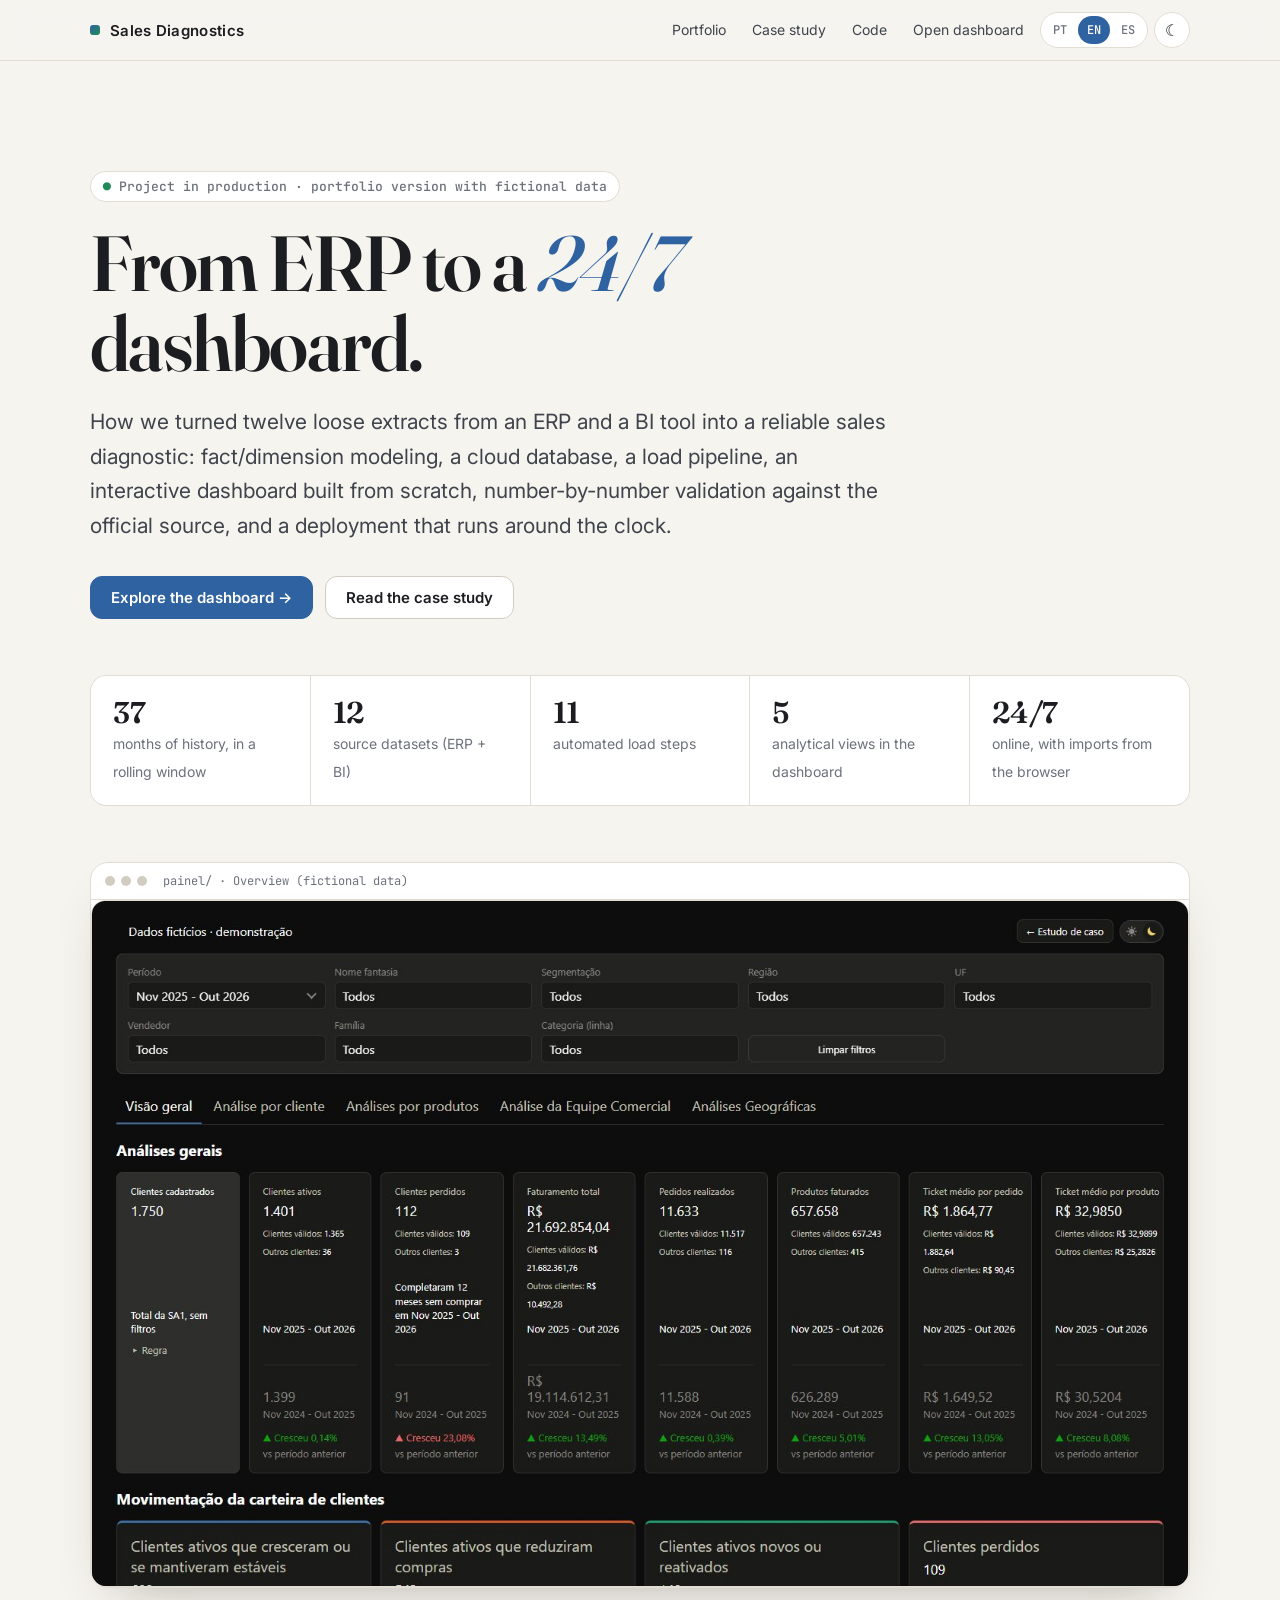
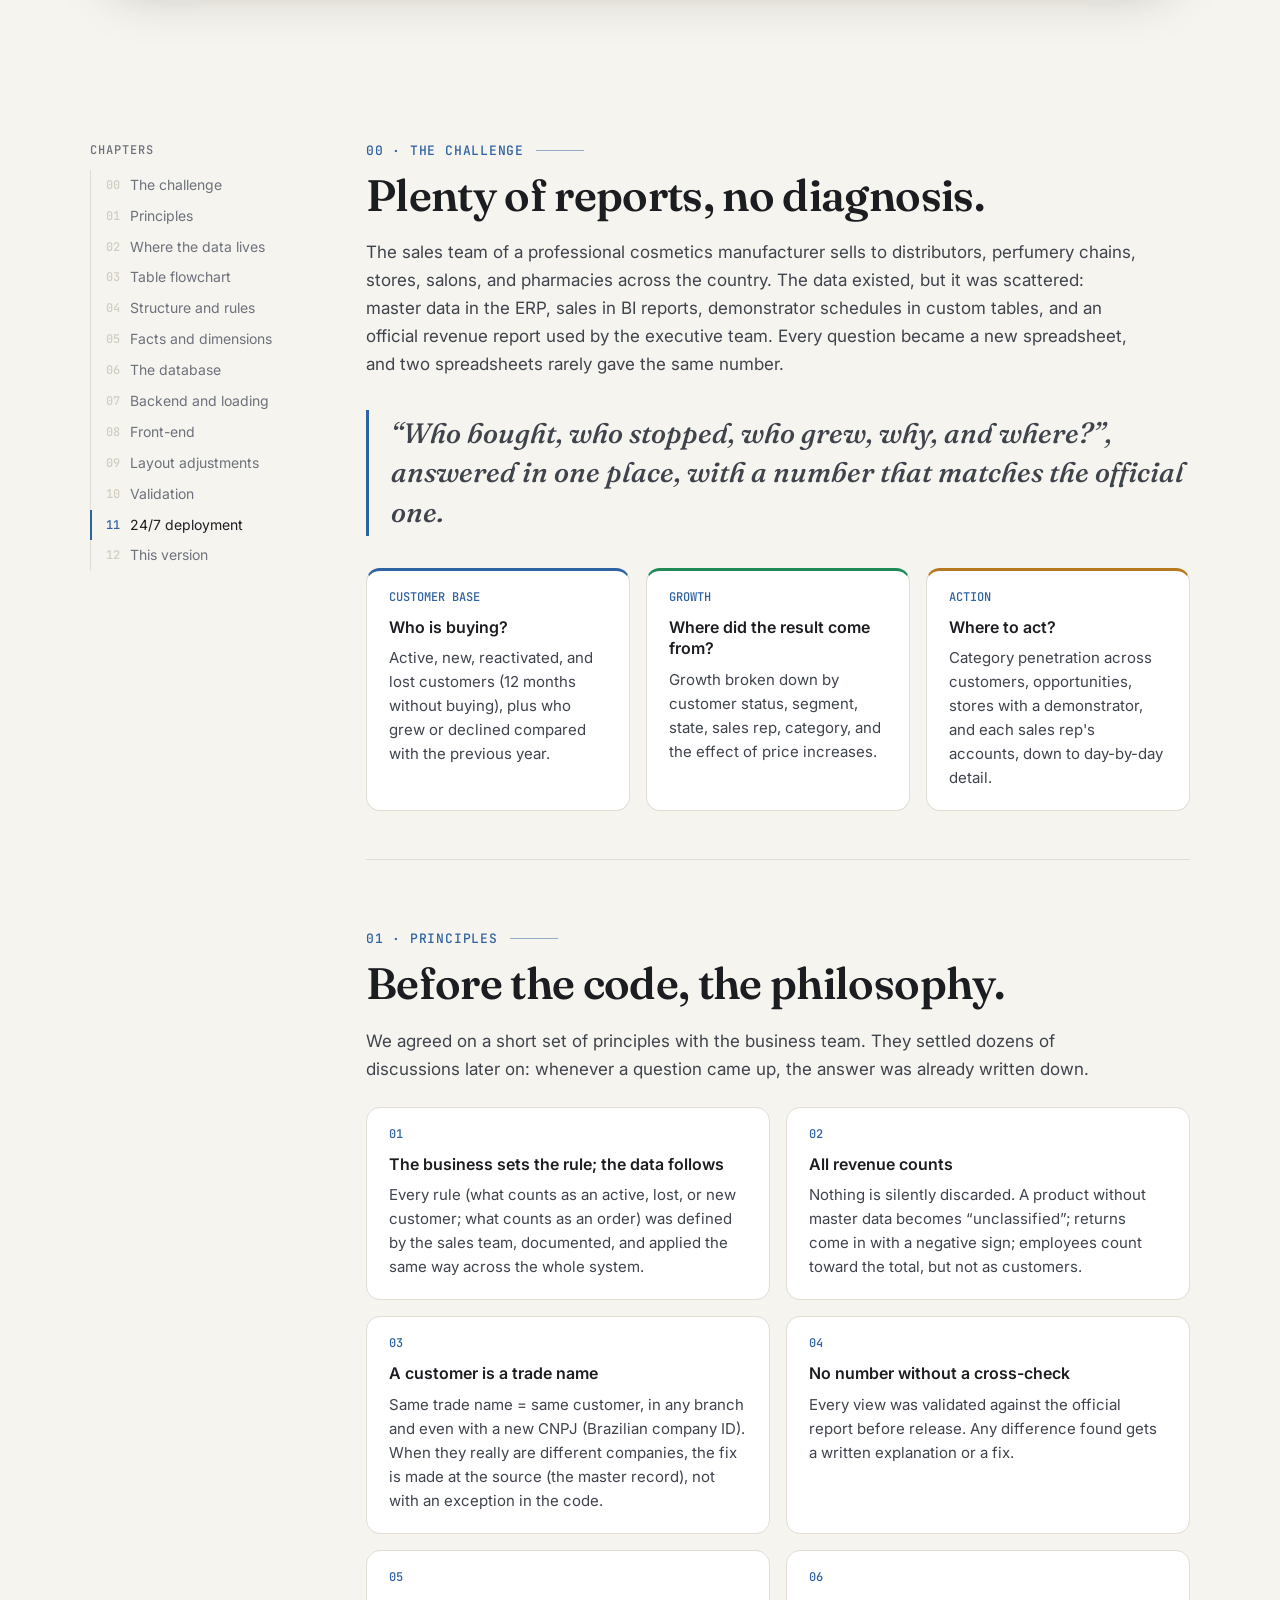
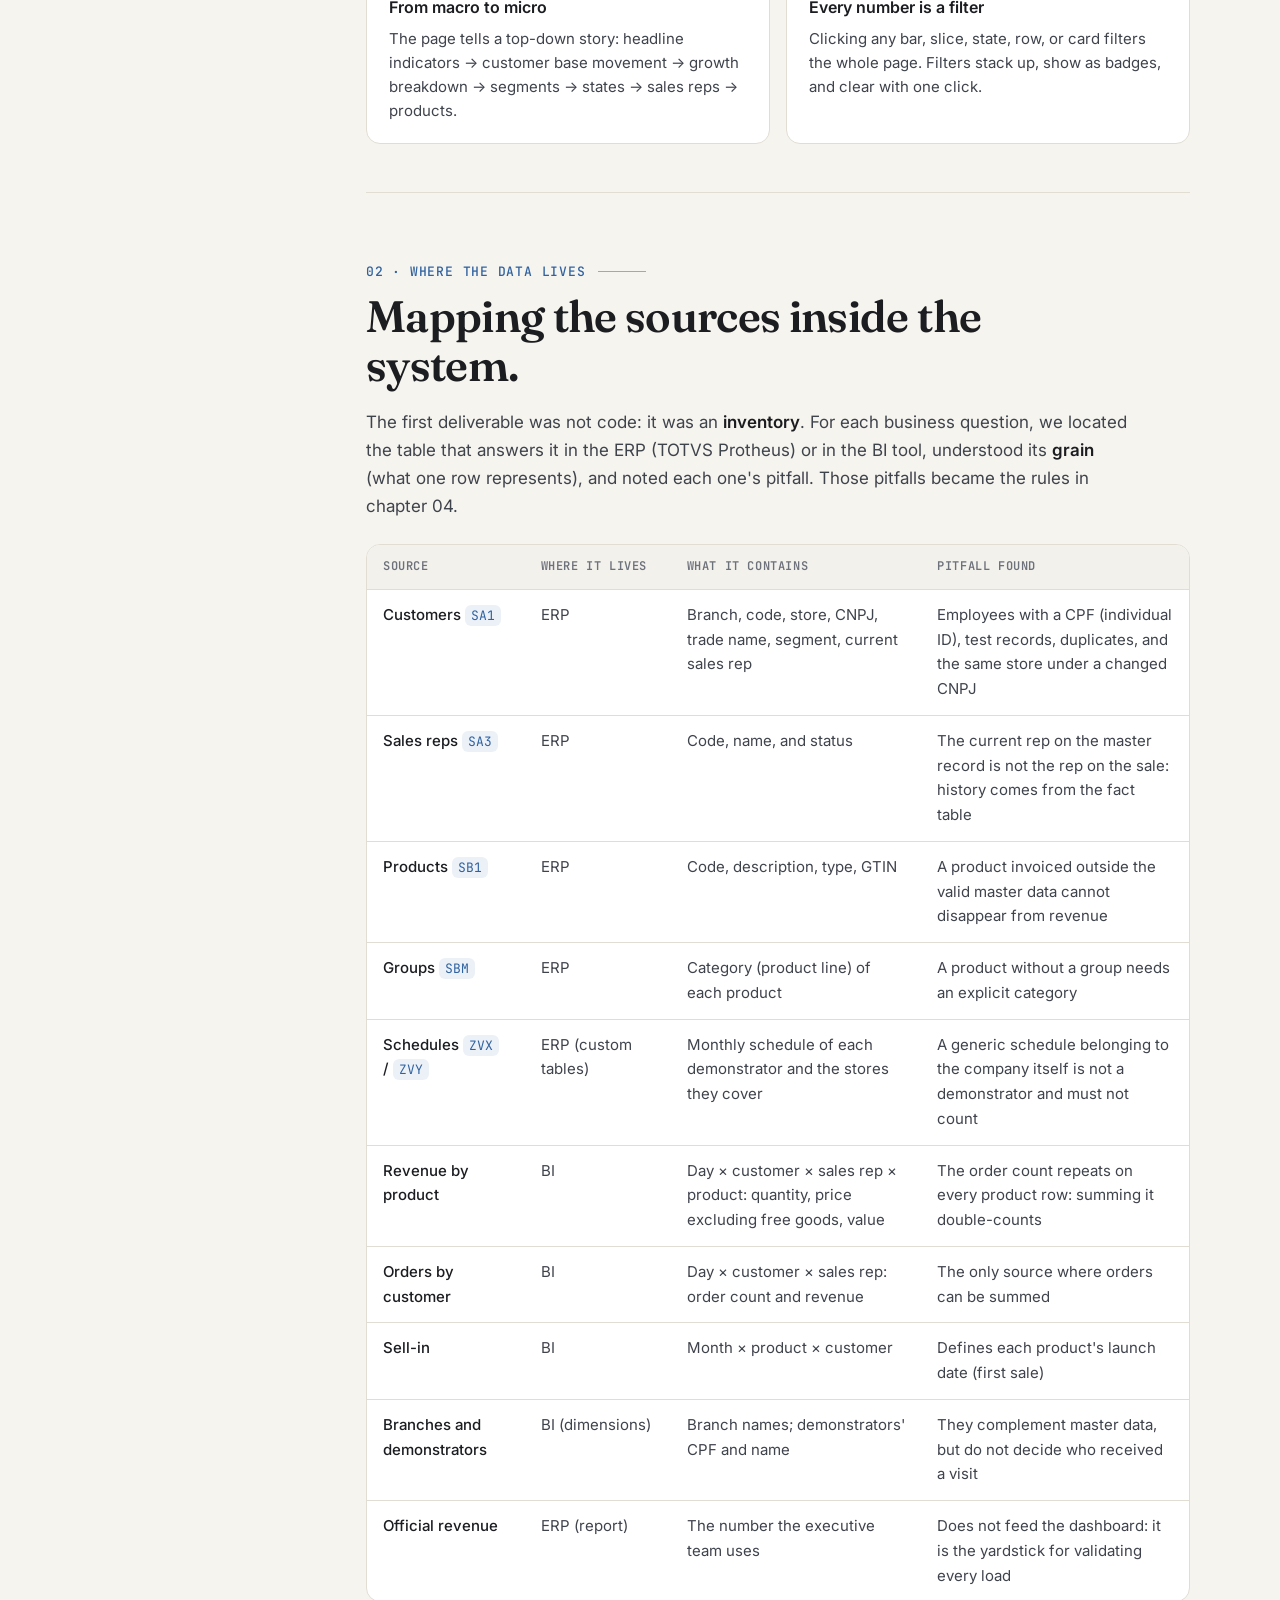
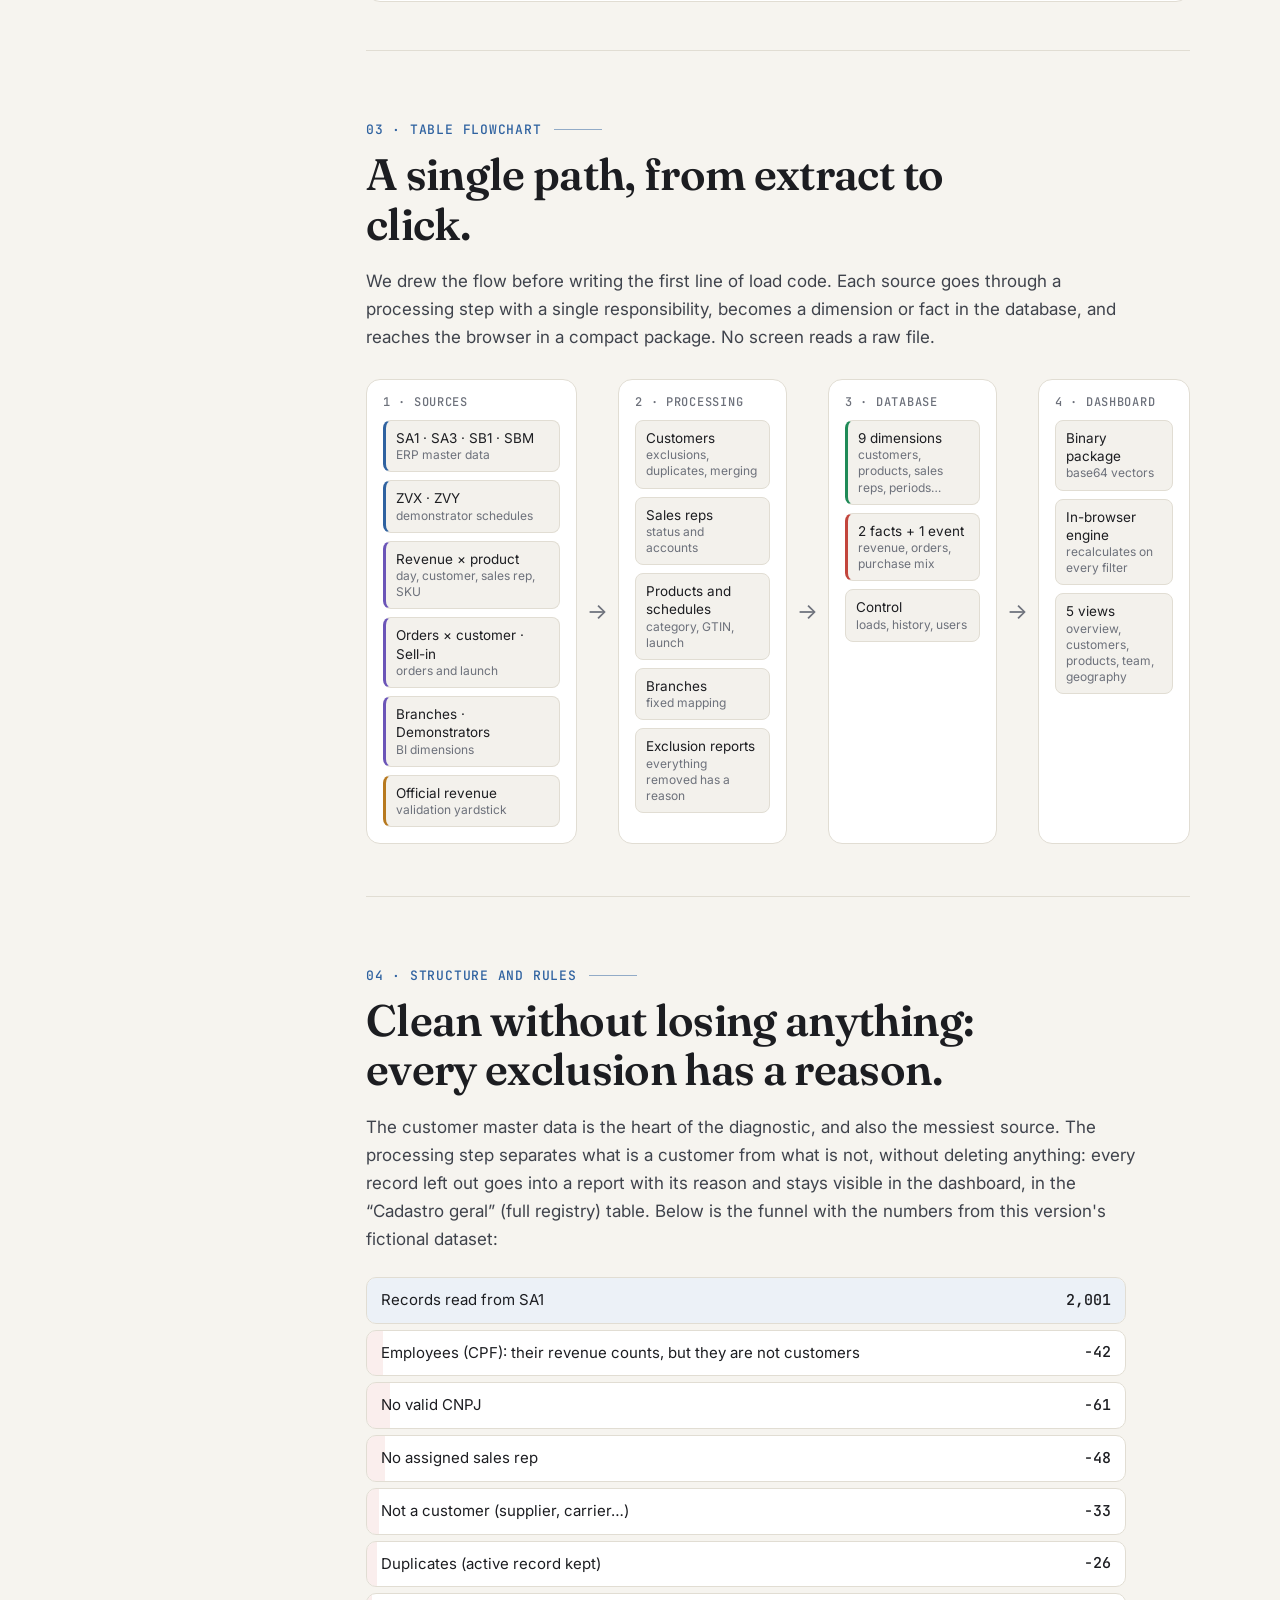
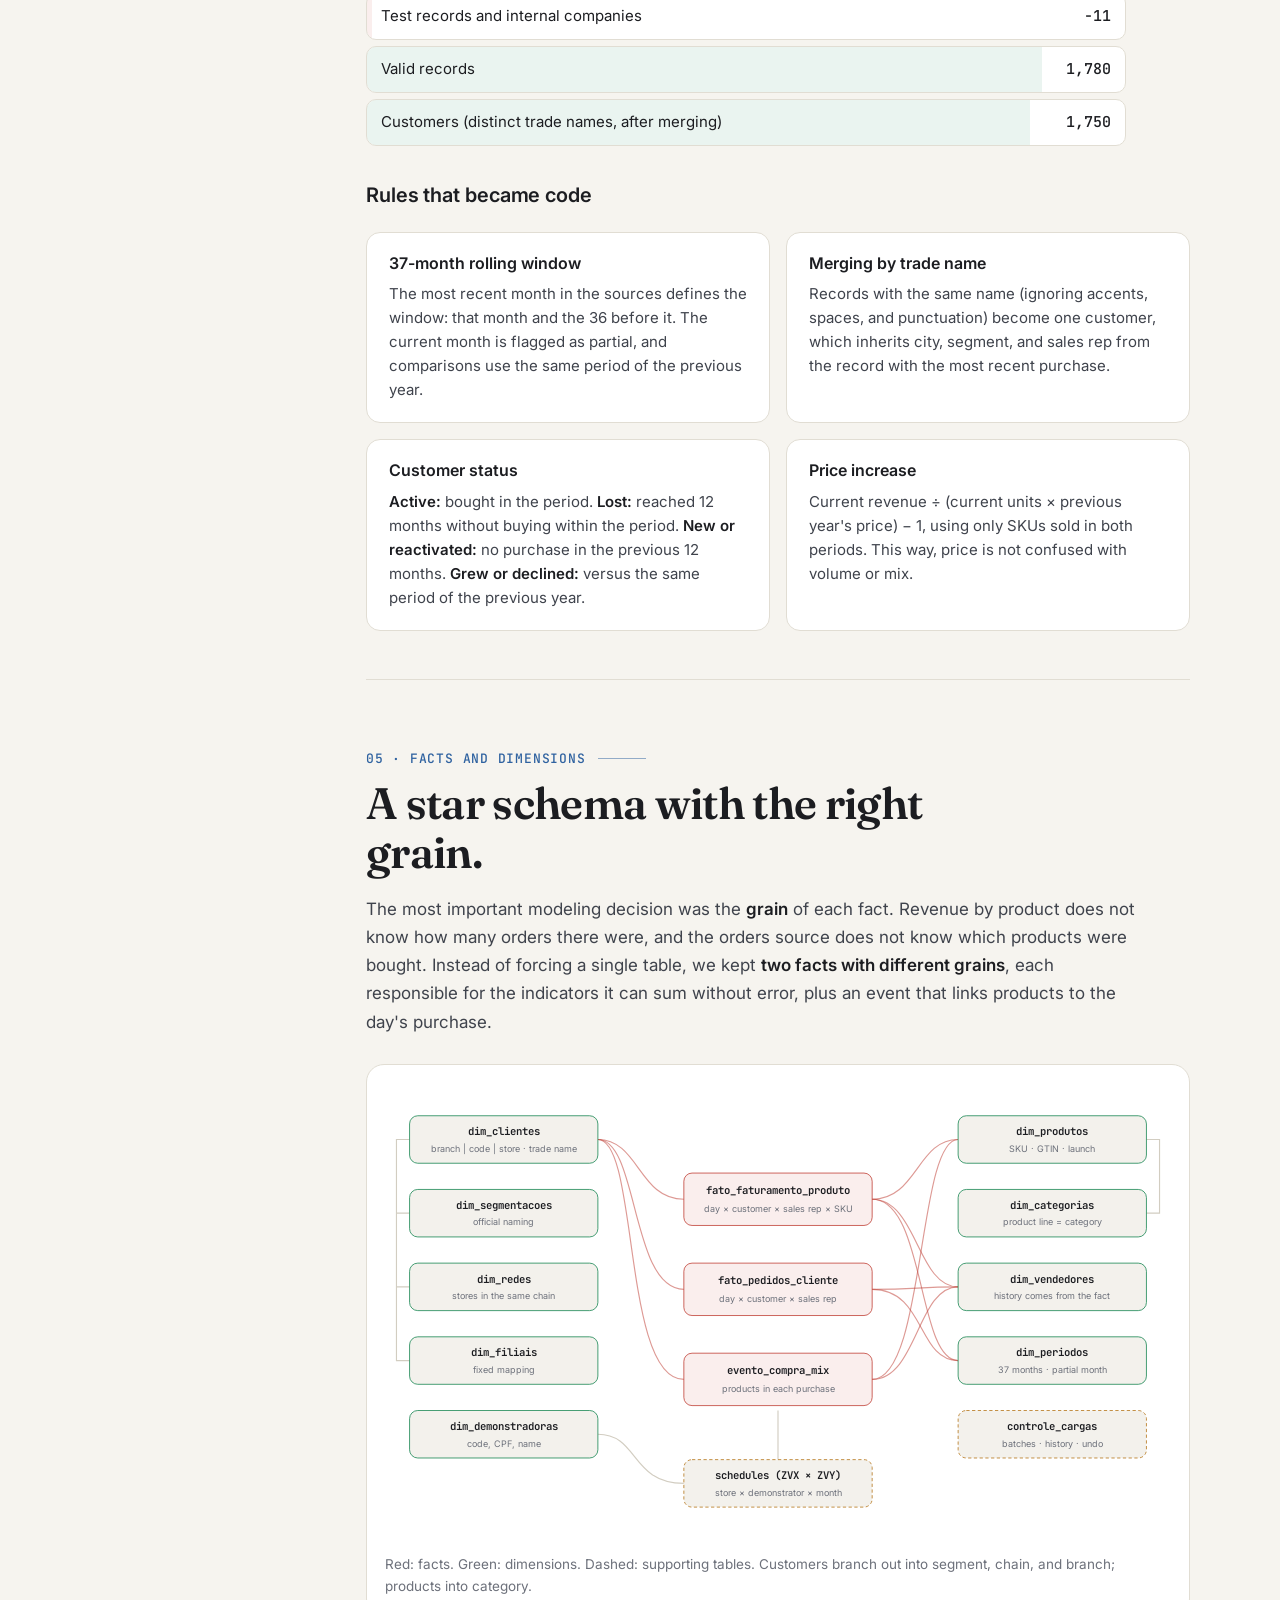
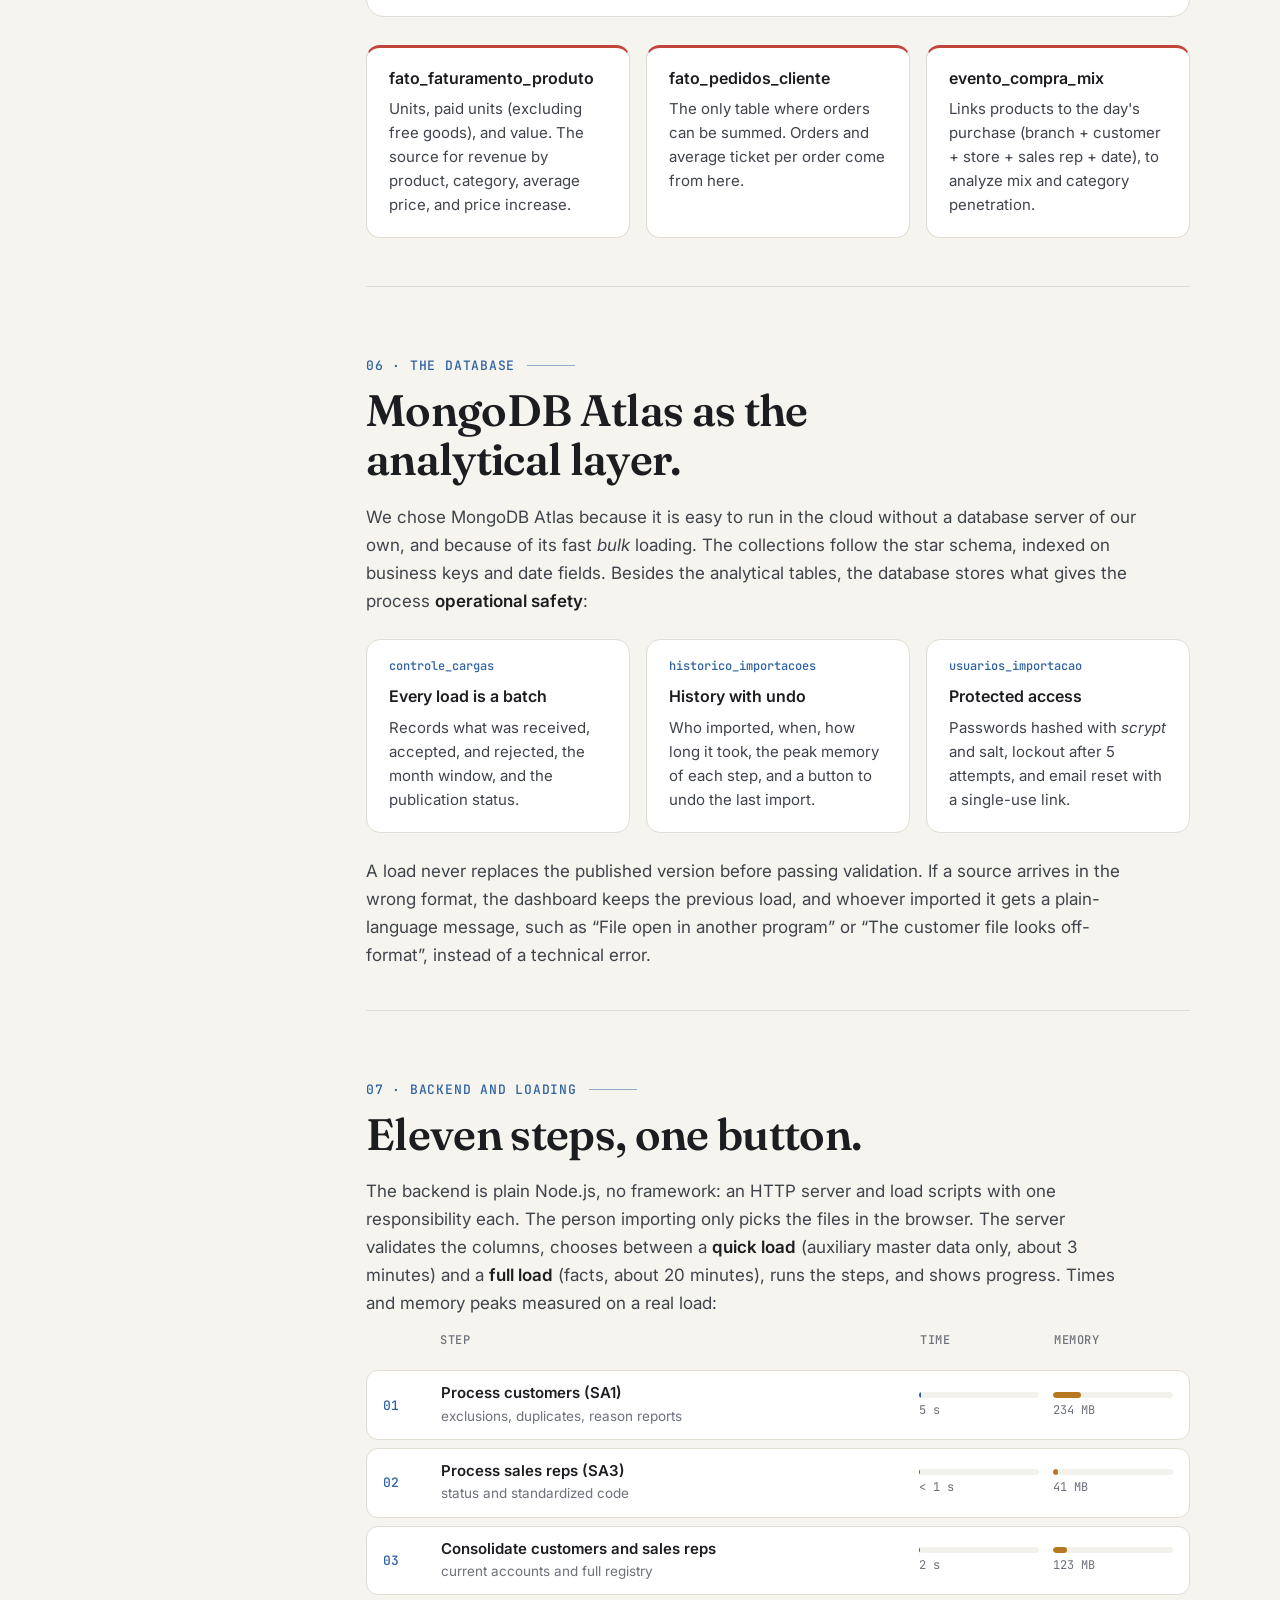
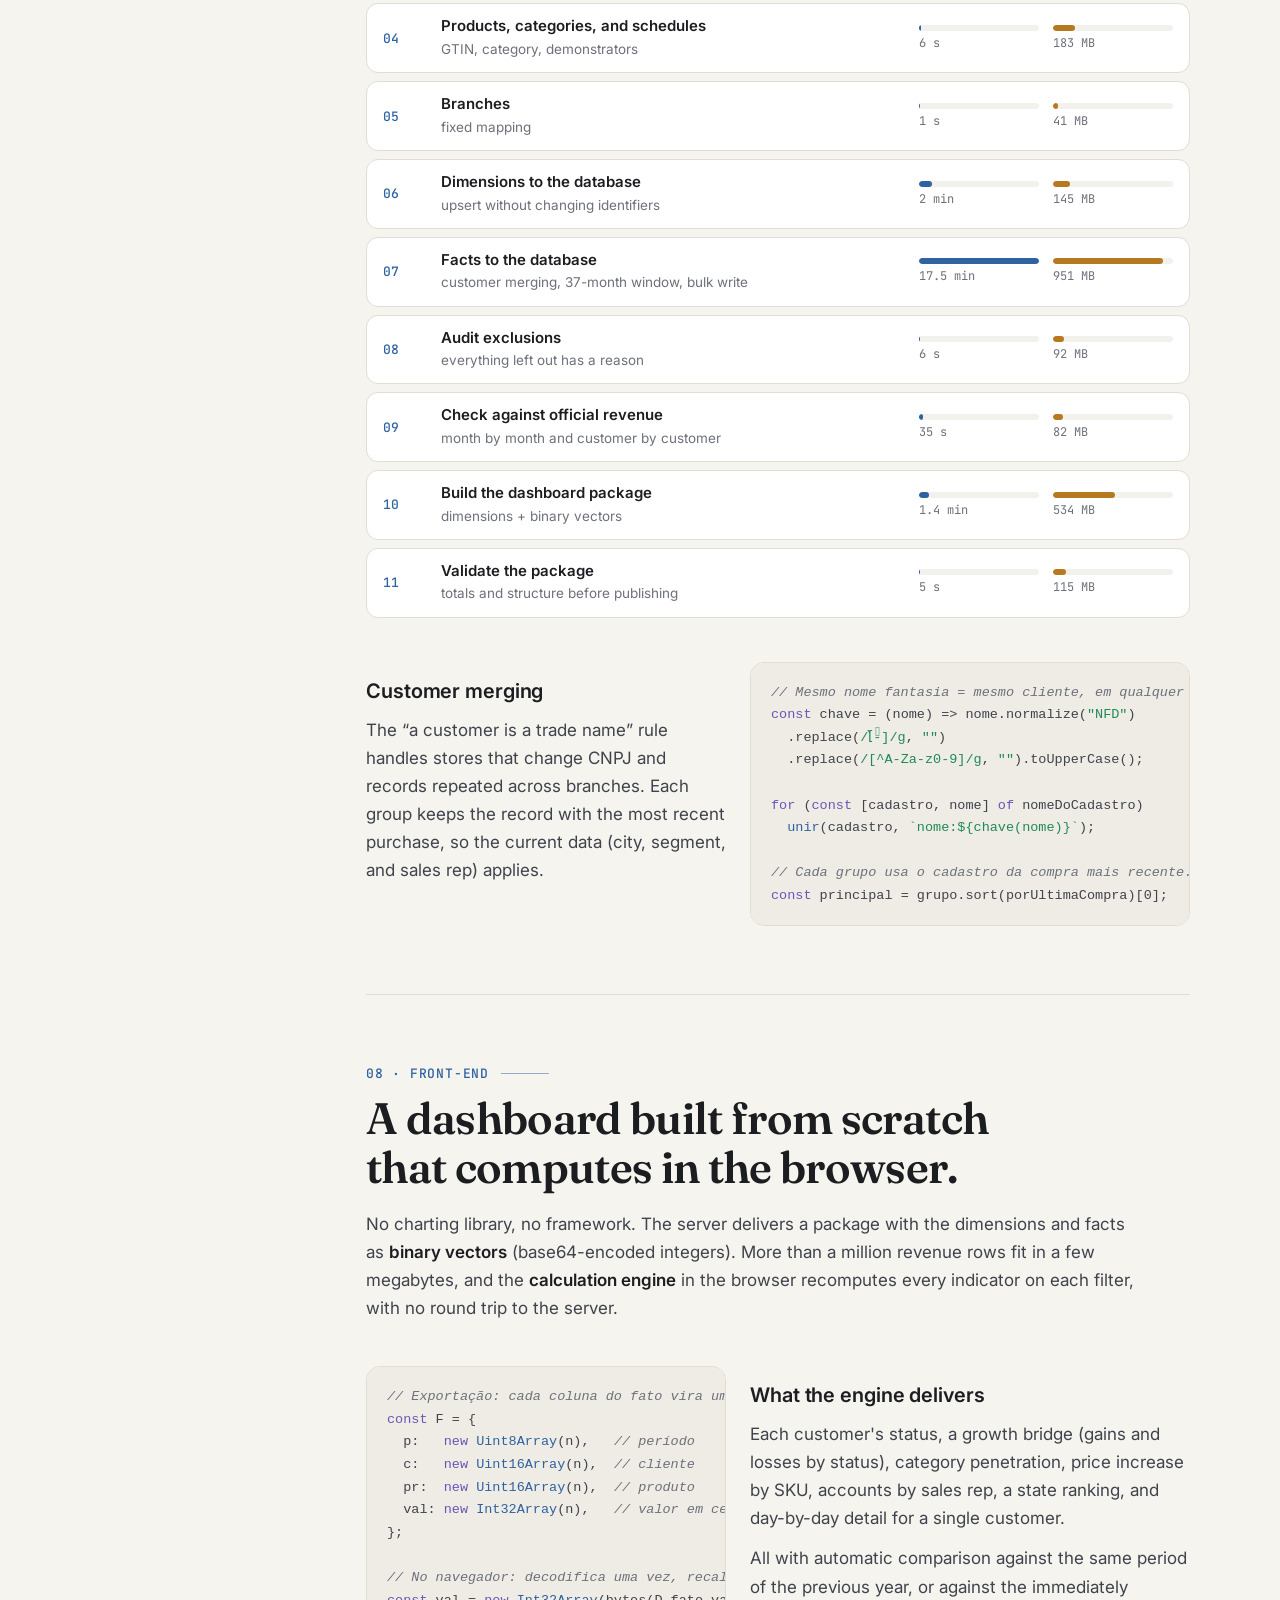
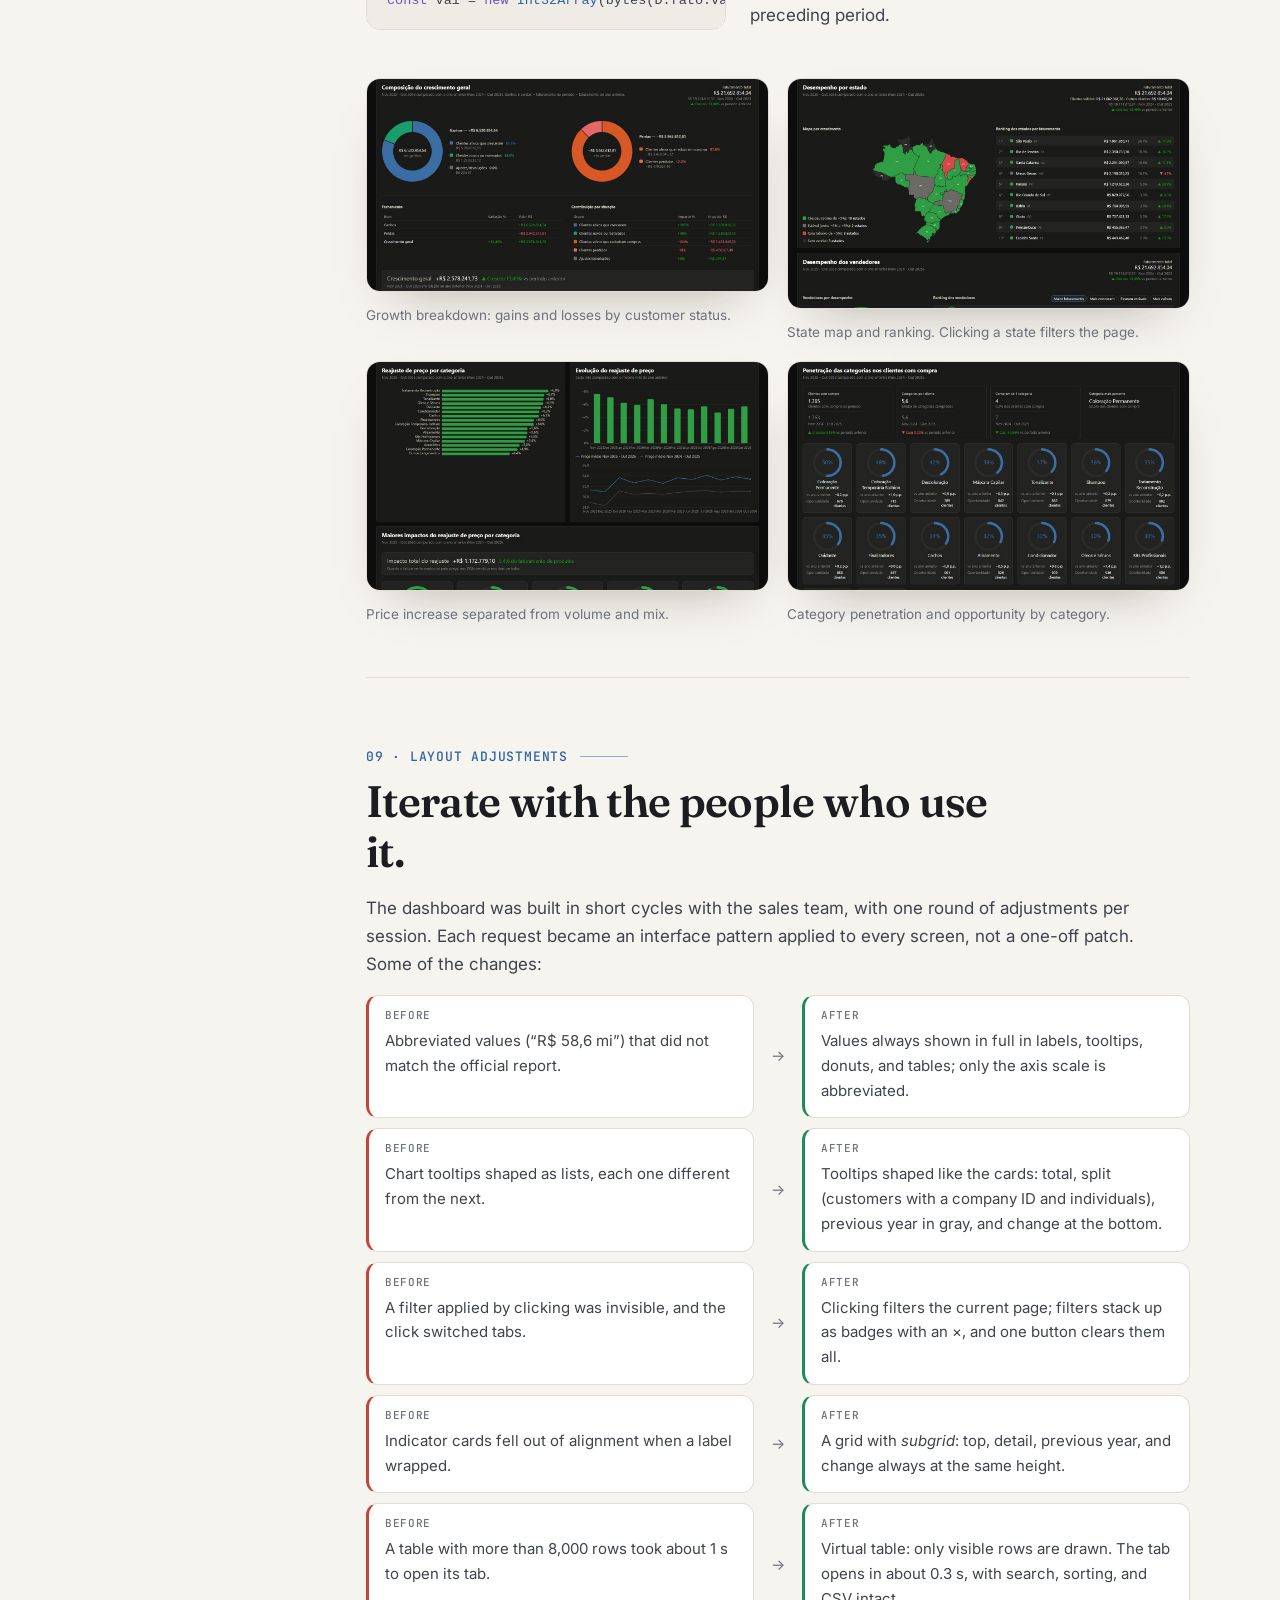
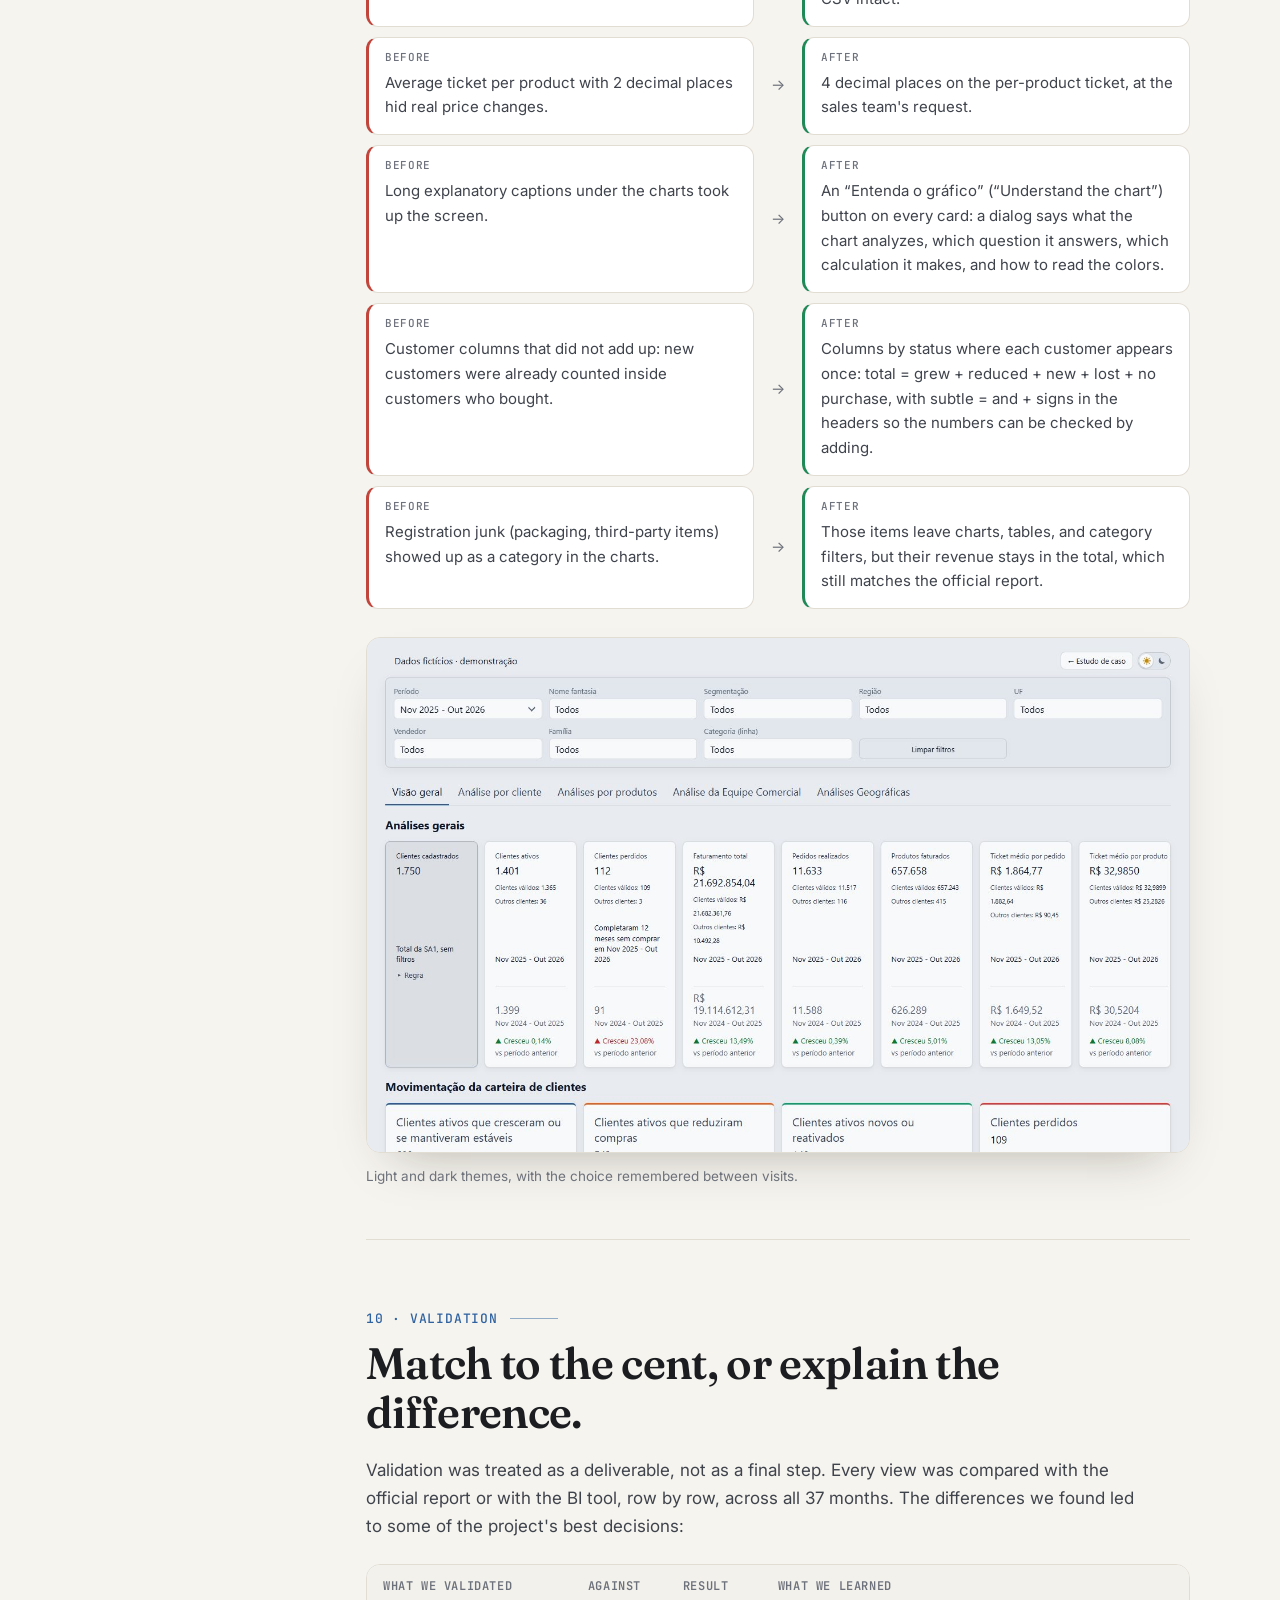
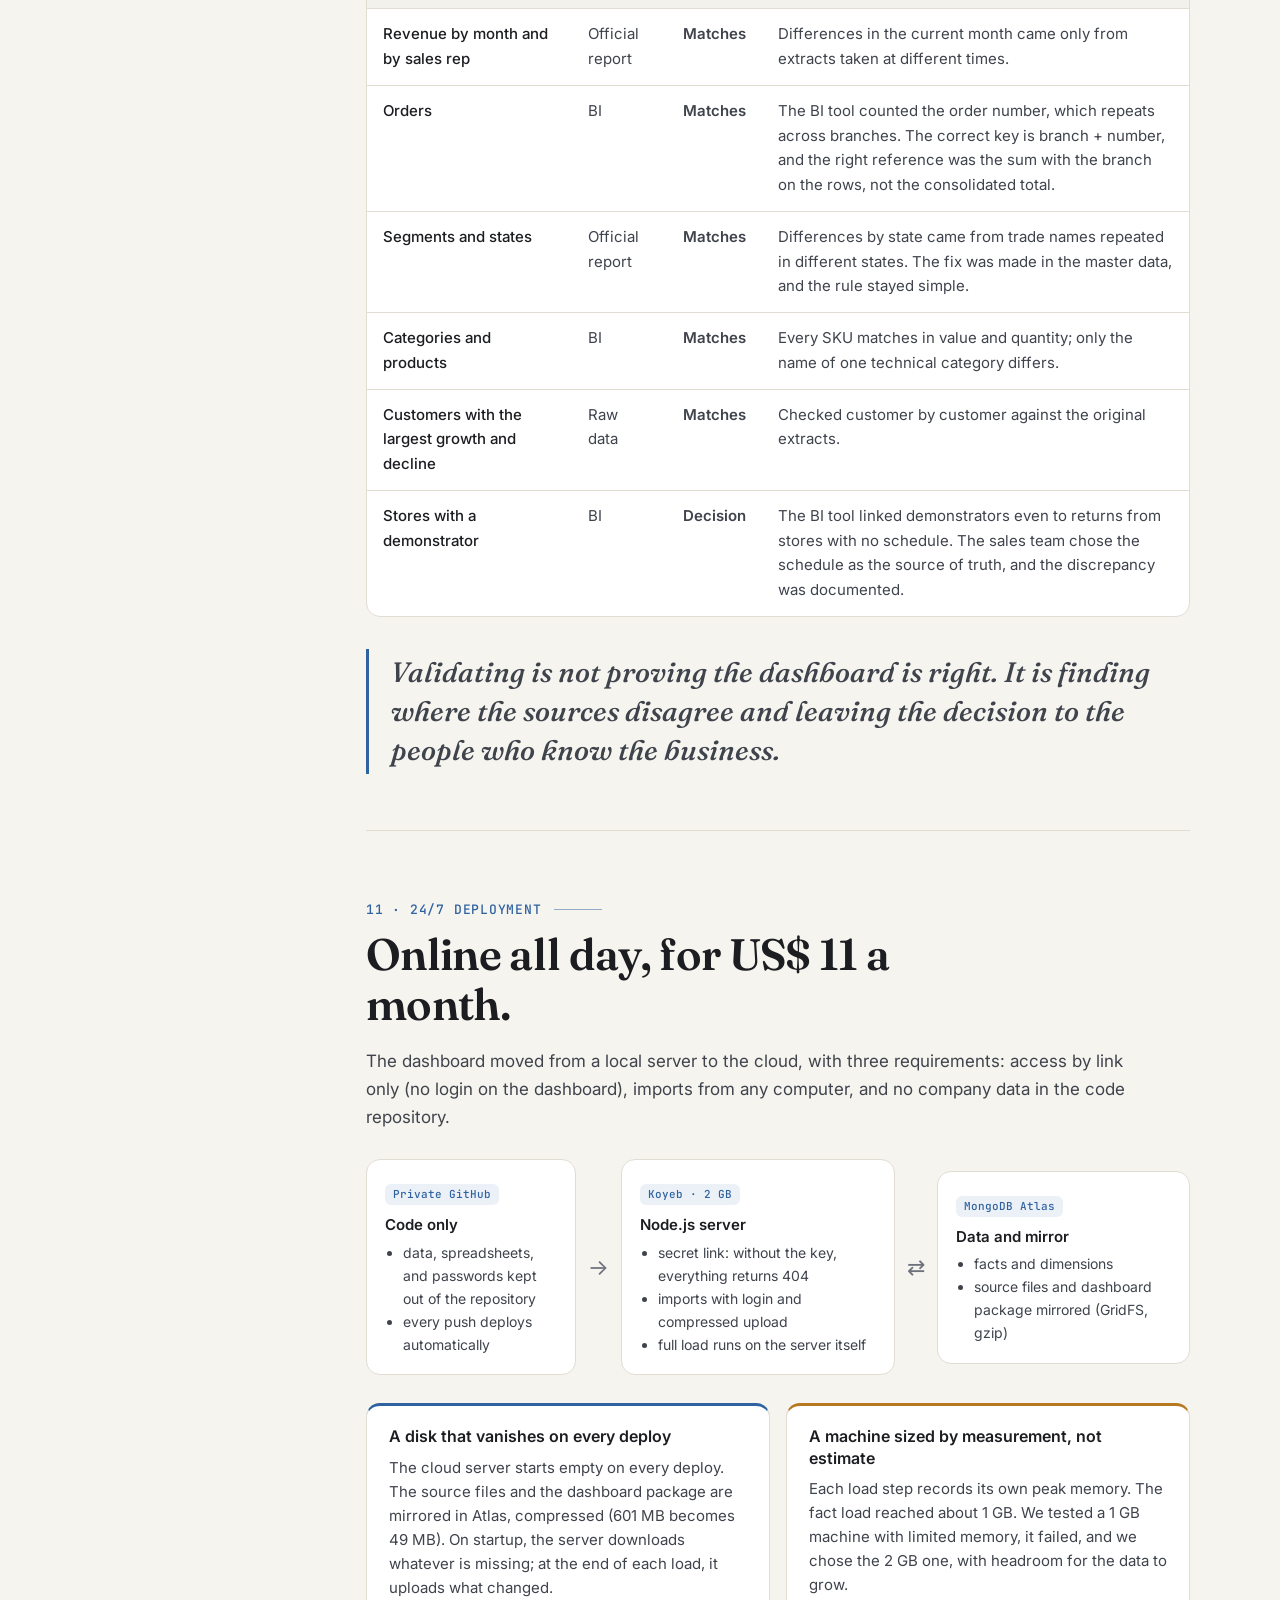
==== commit 2a918f1b: "Painel: botão "Entenda o gráfico" em todos os cartões, colunas de clientes que somam e limpeza de ca" ====
--- a/en/index.html
+++ b/en/index.html
@@ -319,11 +319,14 @@
           <p>The dashboard was built in short cycles with the sales team, with one round of adjustments per session. Each request became an interface pattern applied to every screen, not a one-off patch. Some of the changes:</p>
           <div class="revelar">
             <div class="mudanca"><div class="antes"><b>Before</b>Abbreviated values (“R$ 58,6 mi”) that did not match the official report.</div><div class="seta">→</div><div class="depois"><b>After</b>Values always shown in full in labels, tooltips, donuts, and tables; only the axis scale is abbreviated.</div></div>
-            <div class="mudanca"><div class="antes"><b>Before</b>Chart tooltips shaped as lists, each one different from the next.</div><div class="seta">→</div><div class="depois"><b>After</b>Tooltips shaped like the cards: total, split (valid customers and others), previous year in gray, and change at the bottom.</div></div>
+            <div class="mudanca"><div class="antes"><b>Before</b>Chart tooltips shaped as lists, each one different from the next.</div><div class="seta">→</div><div class="depois"><b>After</b>Tooltips shaped like the cards: total, split (customers with a company ID and individuals), previous year in gray, and change at the bottom.</div></div>
             <div class="mudanca"><div class="antes"><b>Before</b>A filter applied by clicking was invisible, and the click switched tabs.</div><div class="seta">→</div><div class="depois"><b>After</b>Clicking filters the current page; filters stack up as badges with an ×, and one button clears them all.</div></div>
             <div class="mudanca"><div class="antes"><b>Before</b>Indicator cards fell out of alignment when a label wrapped.</div><div class="seta">→</div><div class="depois"><b>After</b>A grid with <em>subgrid</em>: top, detail, previous year, and change always at the same height.</div></div>
             <div class="mudanca"><div class="antes"><b>Before</b>A table with more than 8,000 rows took about 1 s to open its tab.</div><div class="seta">→</div><div class="depois"><b>After</b>Virtual table: only visible rows are drawn. The tab opens in about 0.3 s, with search, sorting, and CSV intact.</div></div>
             <div class="mudanca"><div class="antes"><b>Before</b>Average ticket per product with 2 decimal places hid real price changes.</div><div class="seta">→</div><div class="depois"><b>After</b>4 decimal places on the per-product ticket, at the sales team's request.</div></div>
+            <div class="mudanca"><div class="antes"><b>Before</b>Long explanatory captions under the charts took up the screen.</div><div class="seta">→</div><div class="depois"><b>After</b>An “Entenda o gráfico” (“Understand the chart”) button on every card: a dialog says what the chart analyzes, which question it answers, which calculation it makes, and how to read the colors.</div></div>
+            <div class="mudanca"><div class="antes"><b>Before</b>Customer columns that did not add up: new customers were already counted inside customers who bought.</div><div class="seta">→</div><div class="depois"><b>After</b>Columns by status where each customer appears once: total = grew + reduced + new + lost + no purchase, with subtle = and + signs in the headers so the numbers can be checked by adding.</div></div>
+            <div class="mudanca"><div class="antes"><b>Before</b>Registration junk (packaging, third-party items) showed up as a category in the charts.</div><div class="seta">→</div><div class="depois"><b>After</b>Those items leave charts, tables, and category filters, but their revenue stays in the total, which still matches the official report.</div></div>
           </div>
           <figure class="revelar"><img src="../assets/painel-tema-claro.jpg" alt="Dashboard in the light theme" loading="lazy" width="1440" height="900"><figcaption>Light and dark themes, with the choice remembered between visits.</figcaption></figure>
         </section>
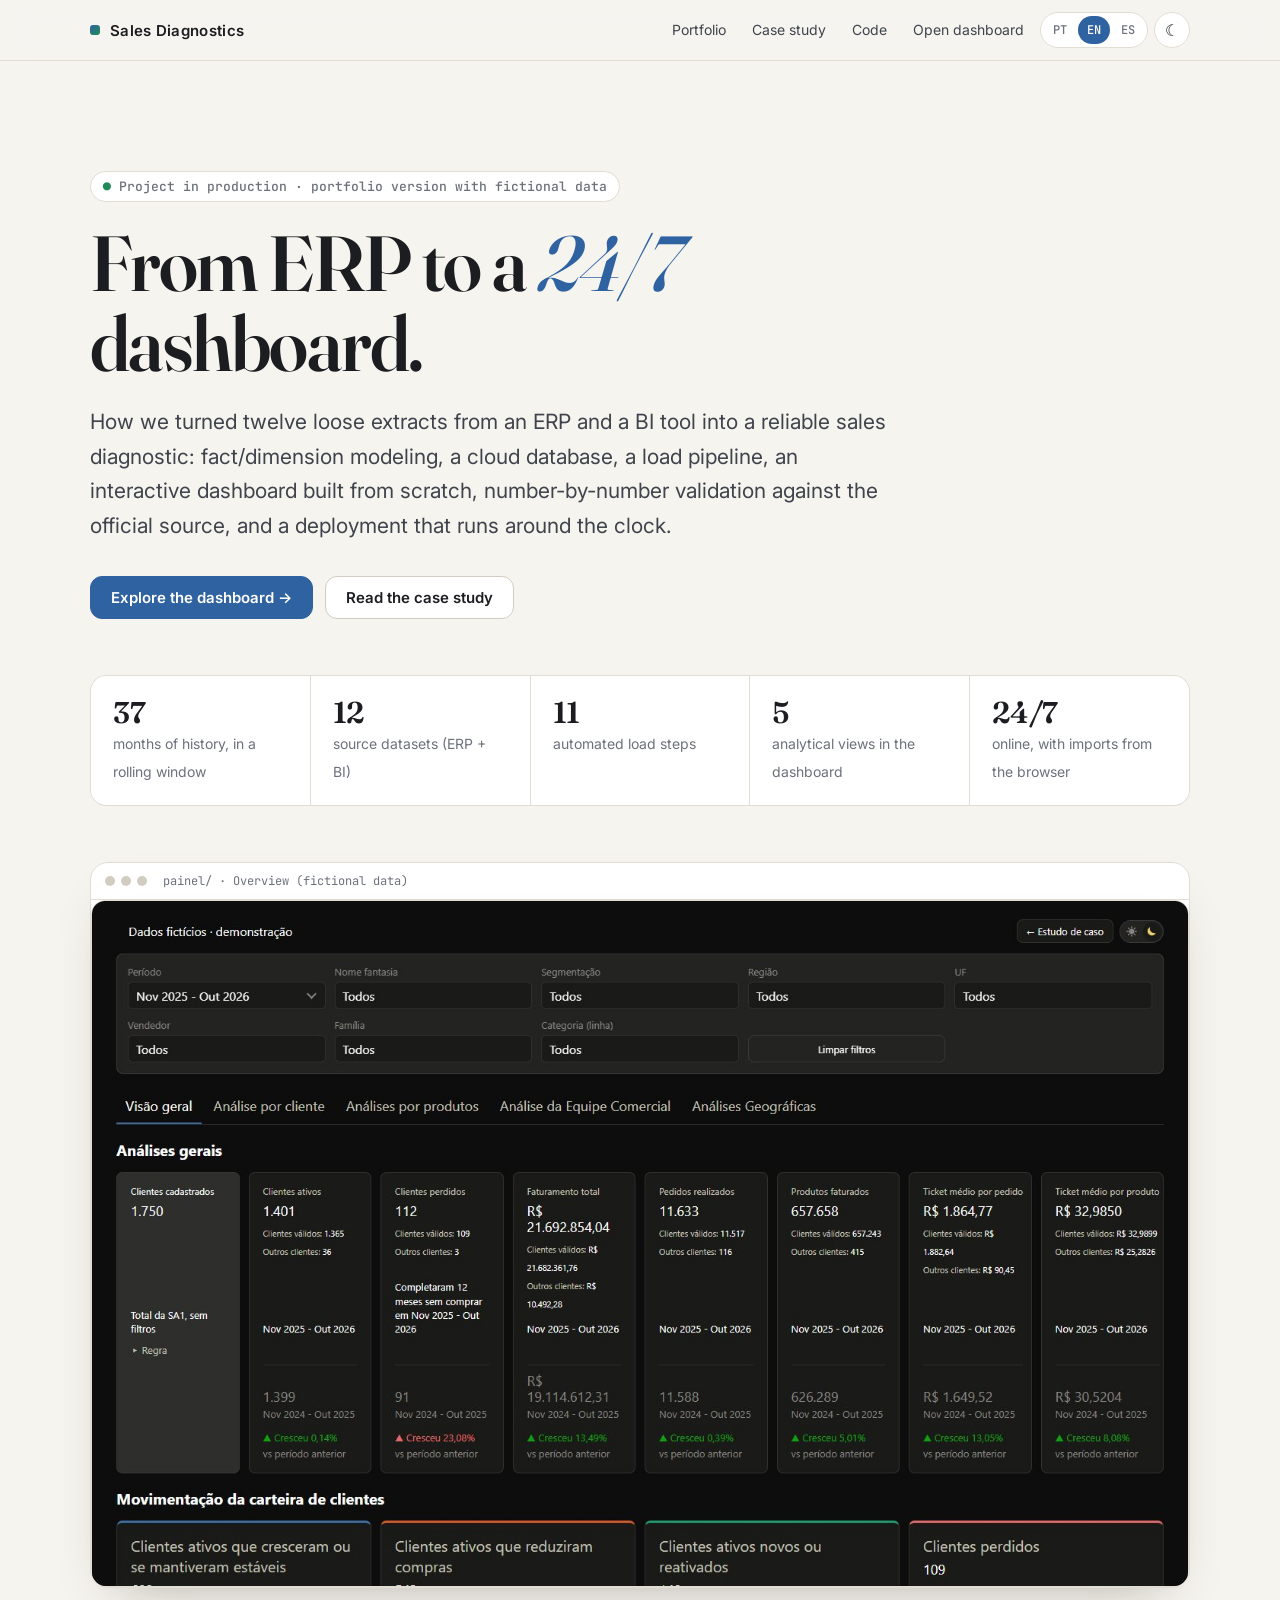
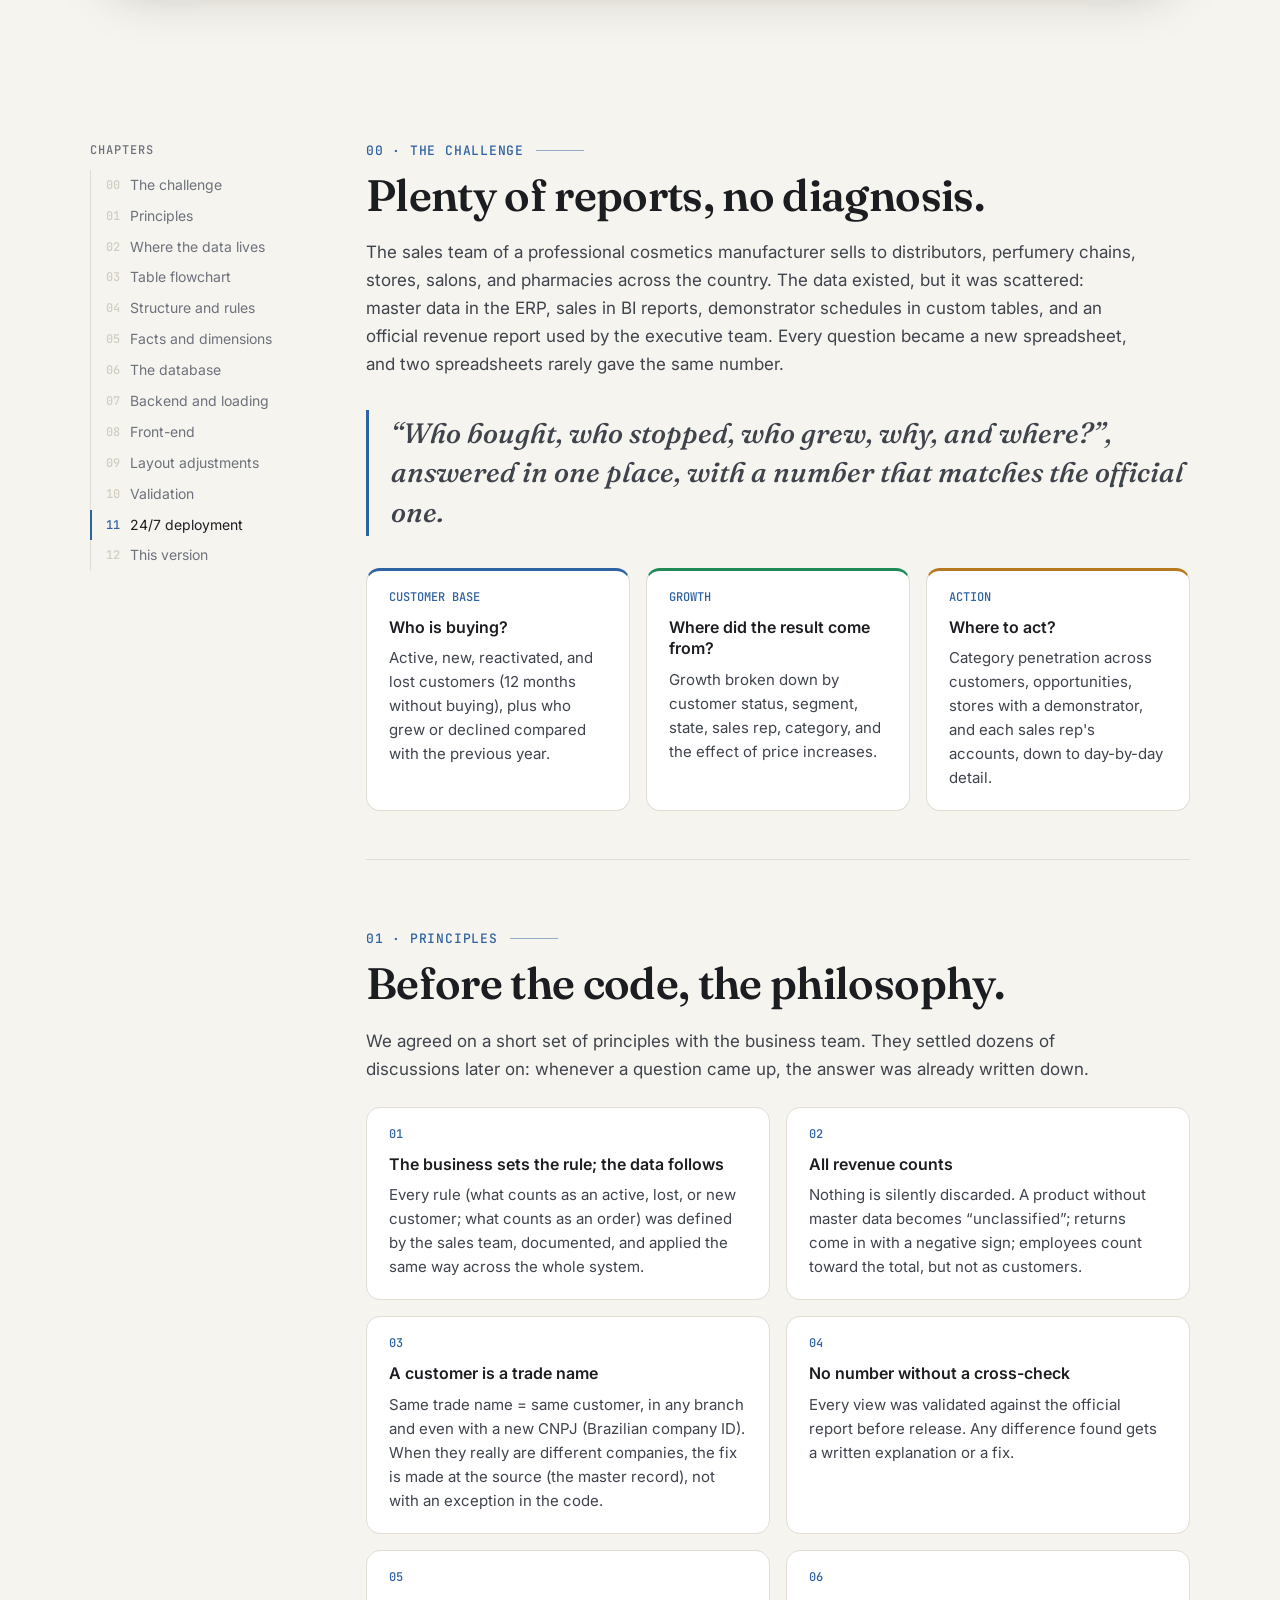
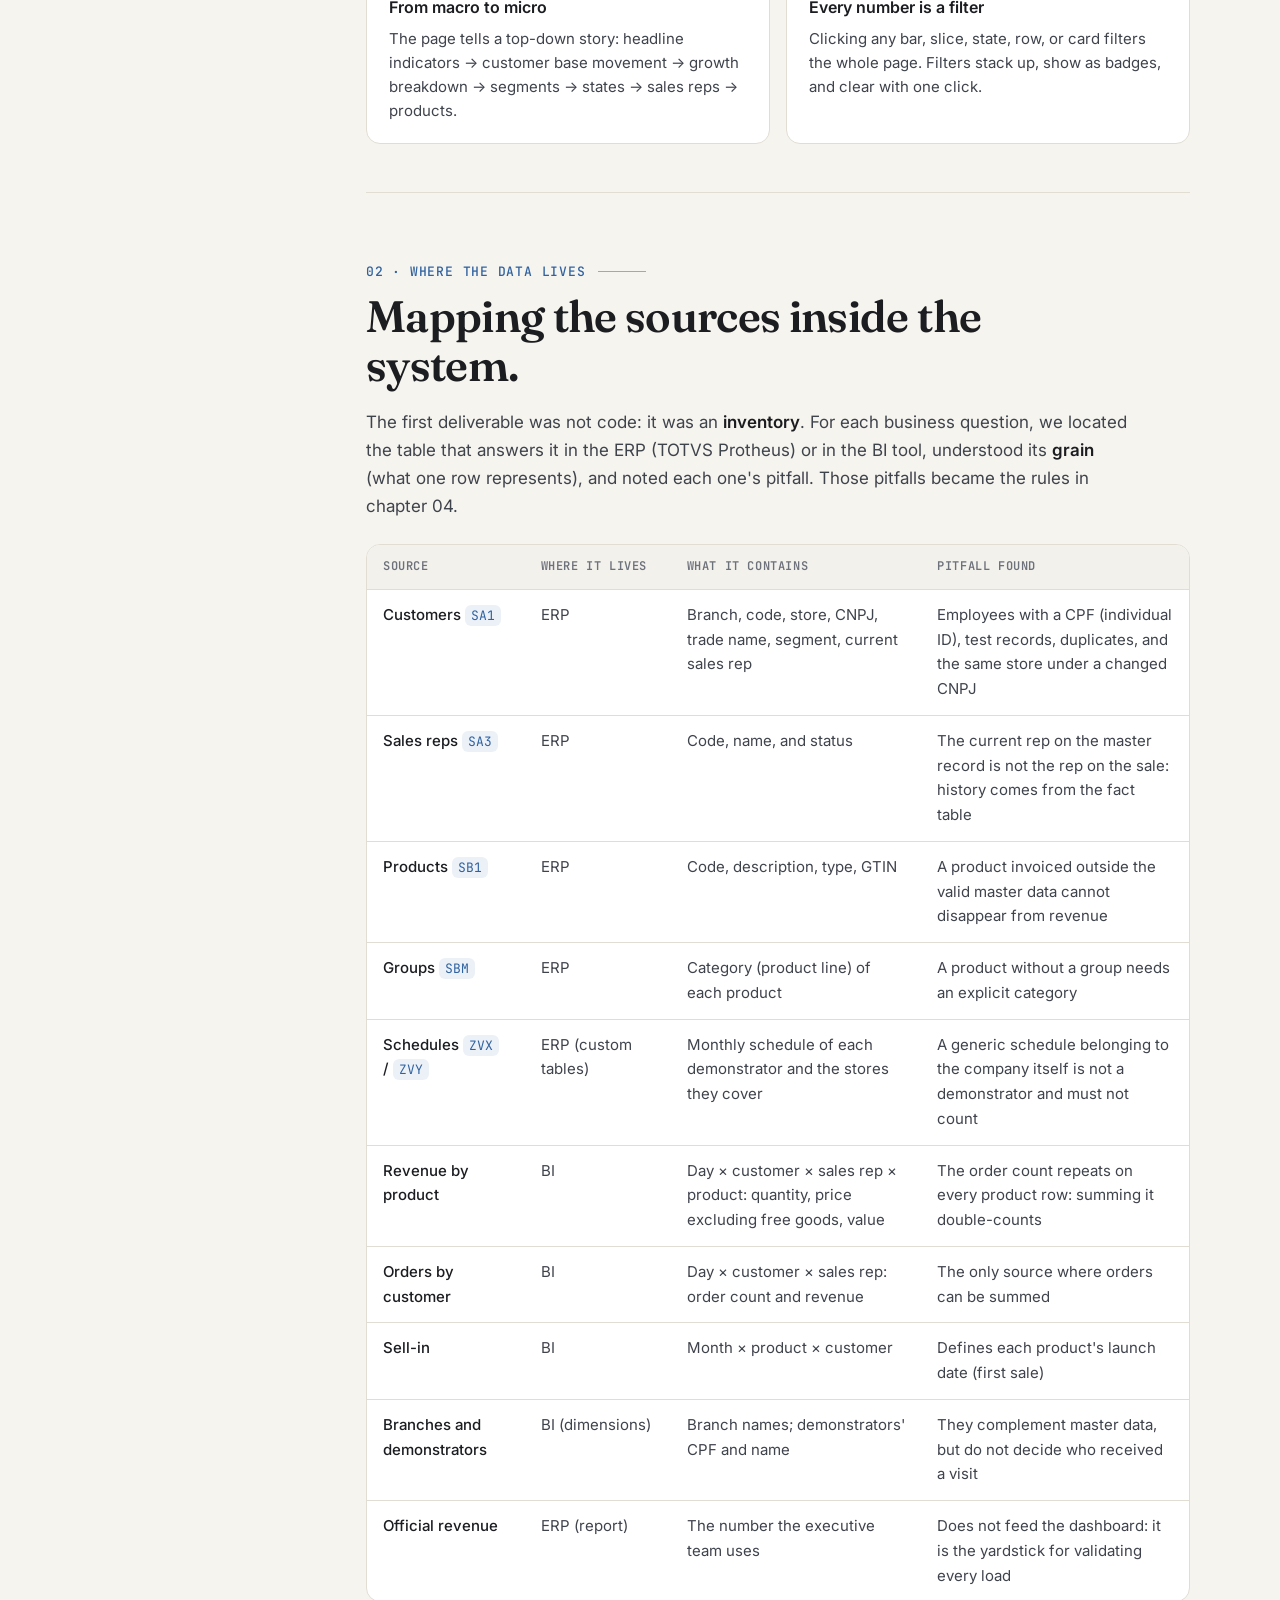
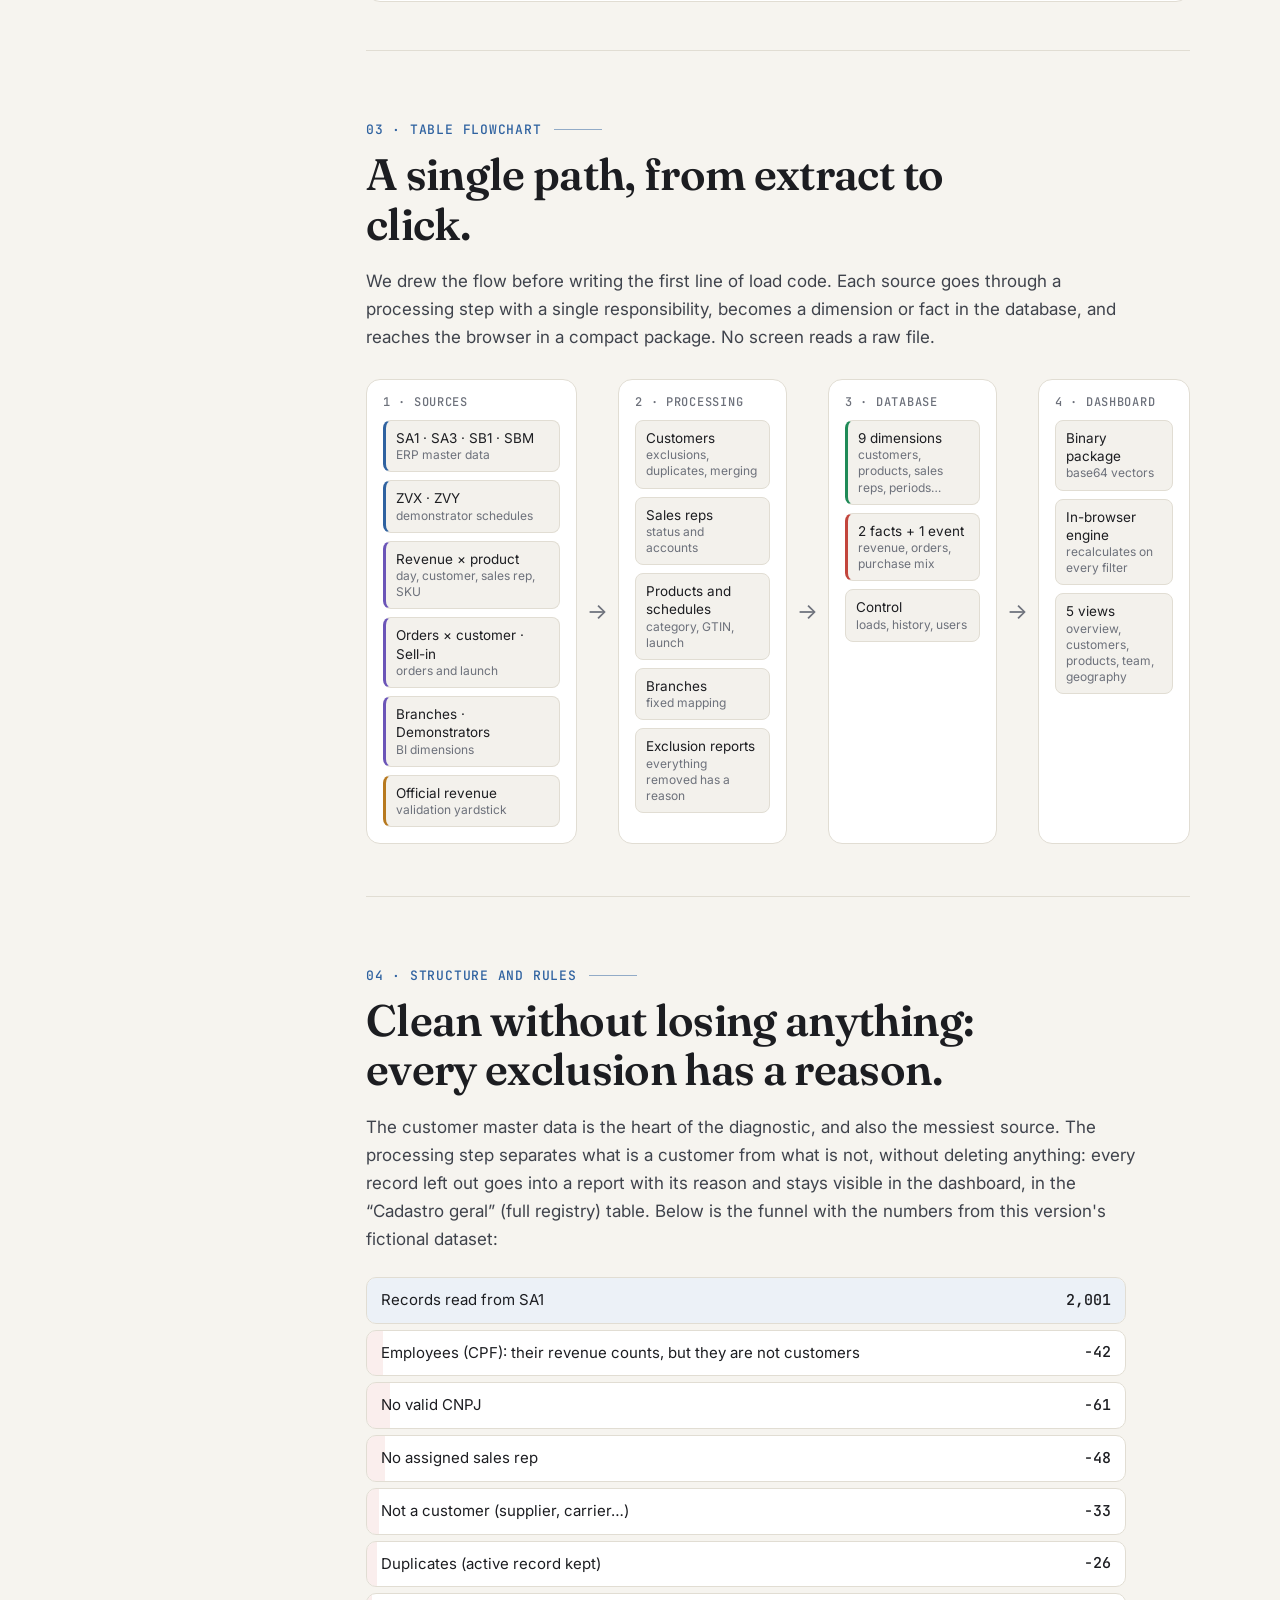
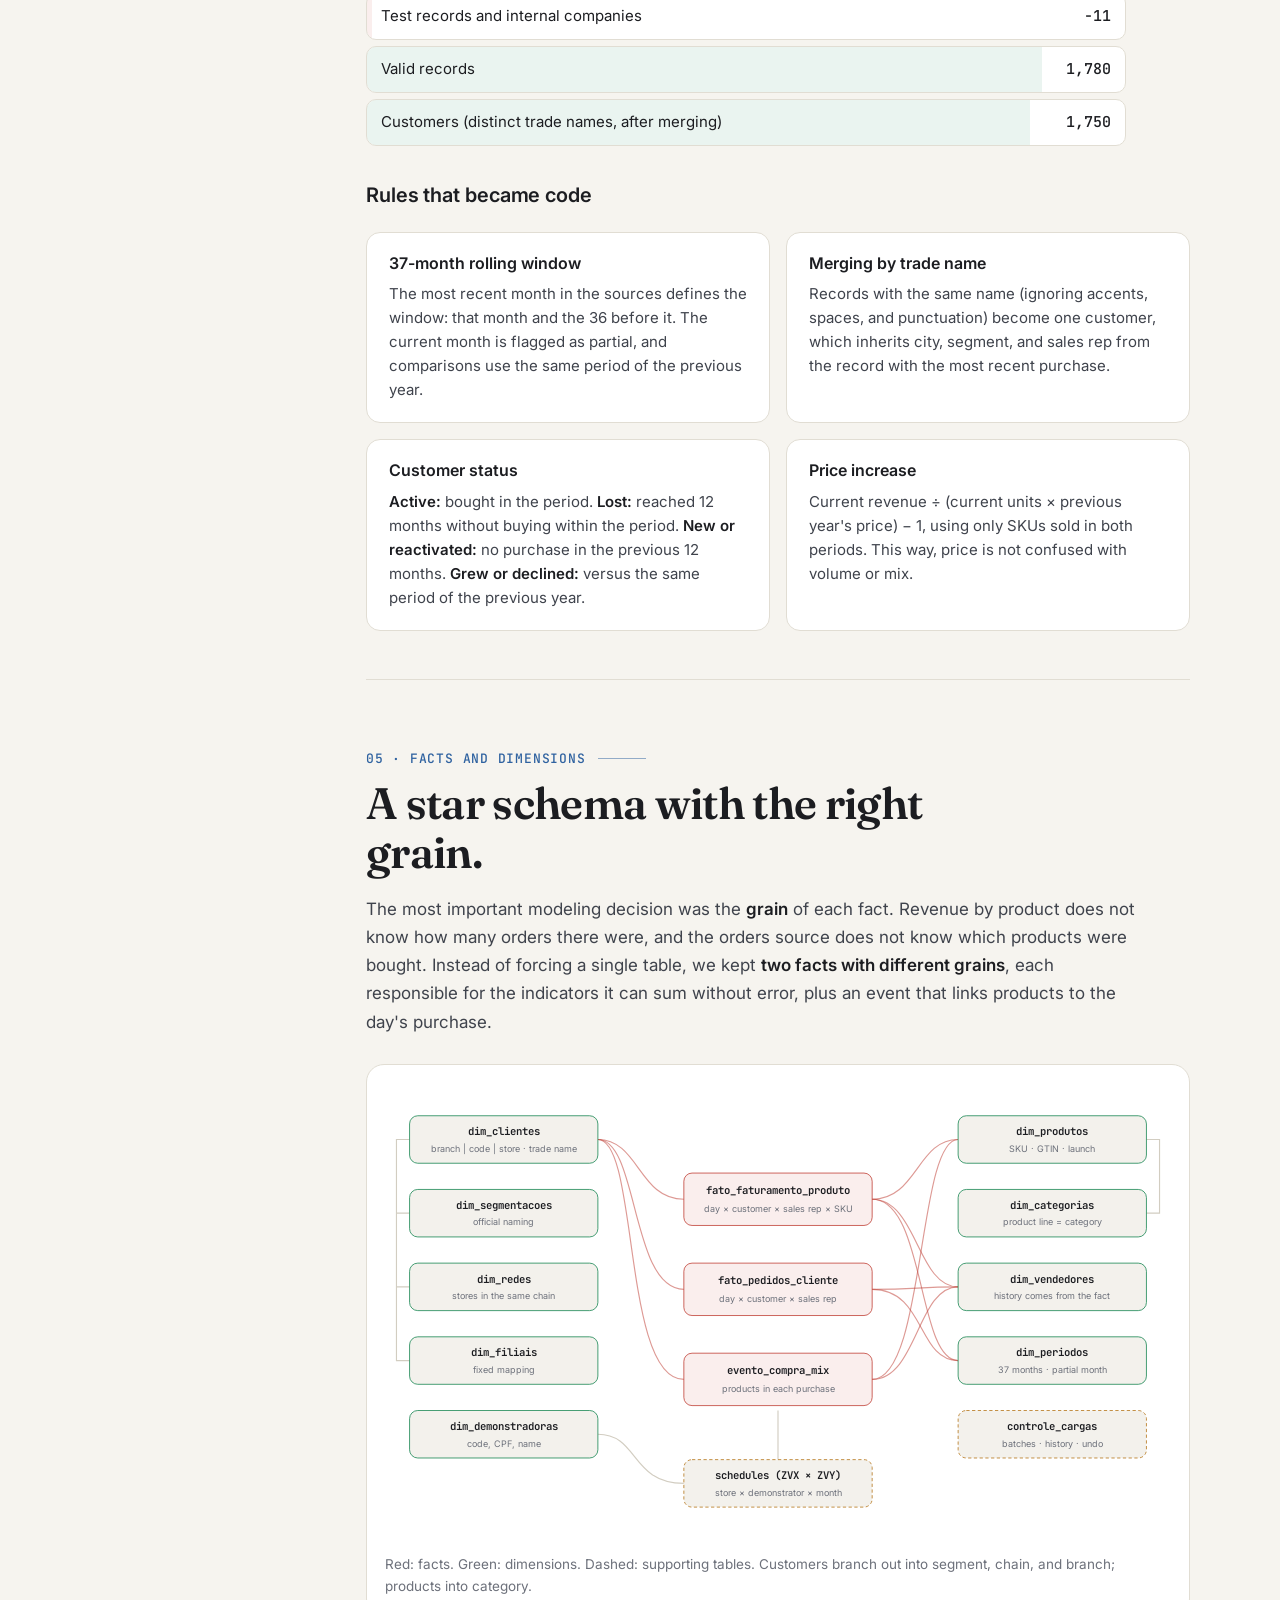
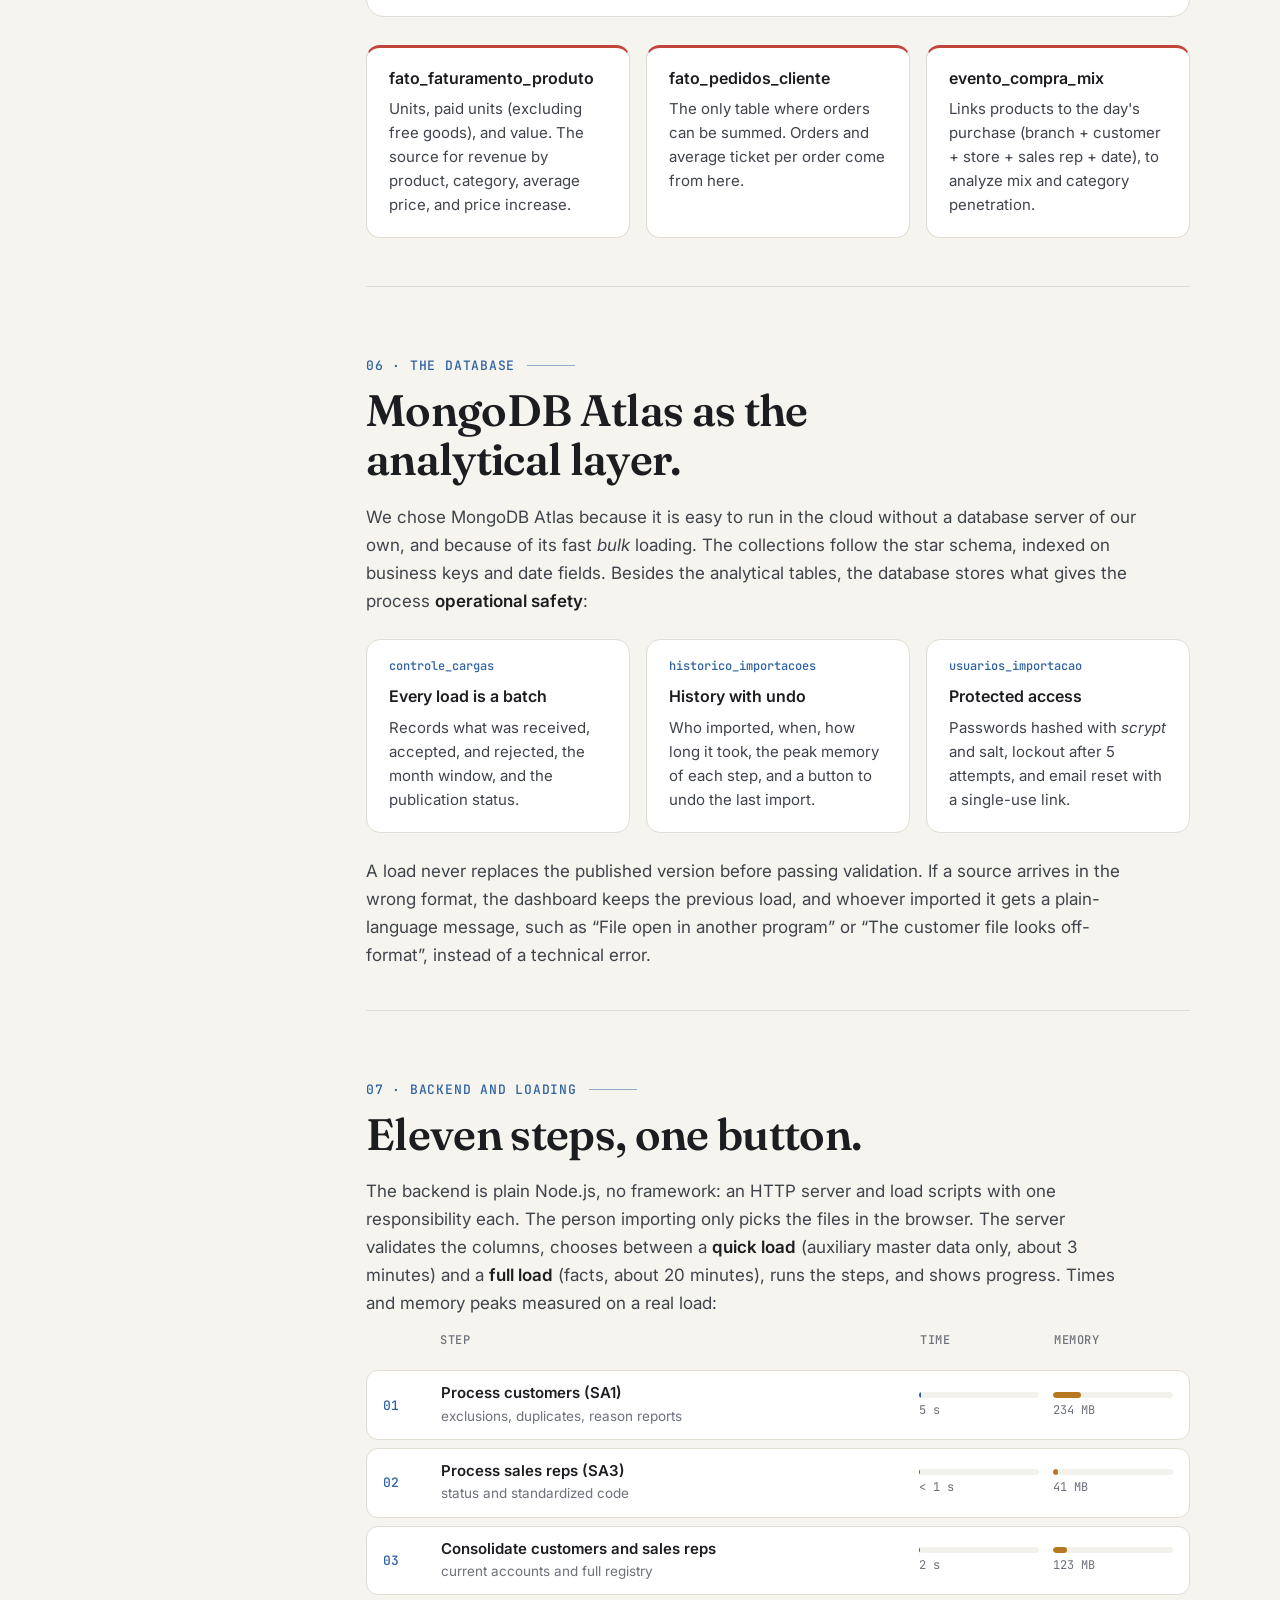
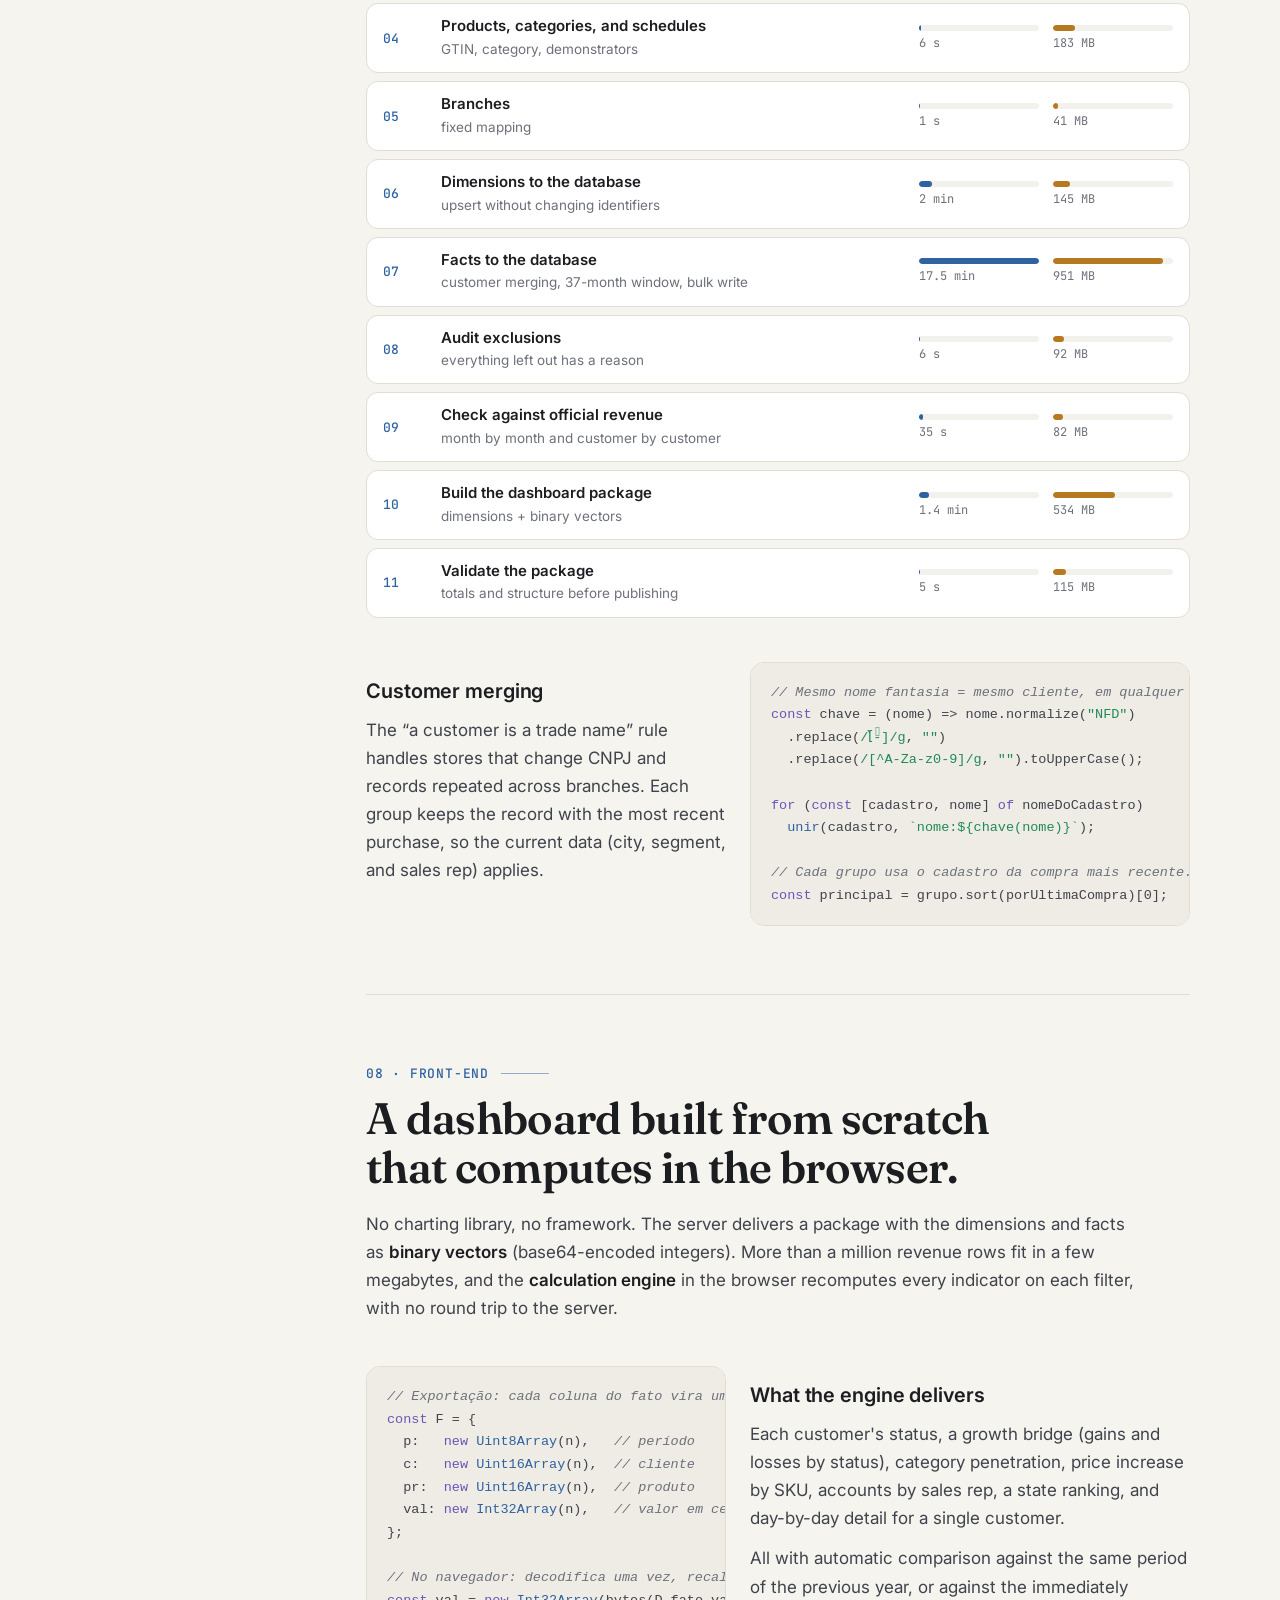
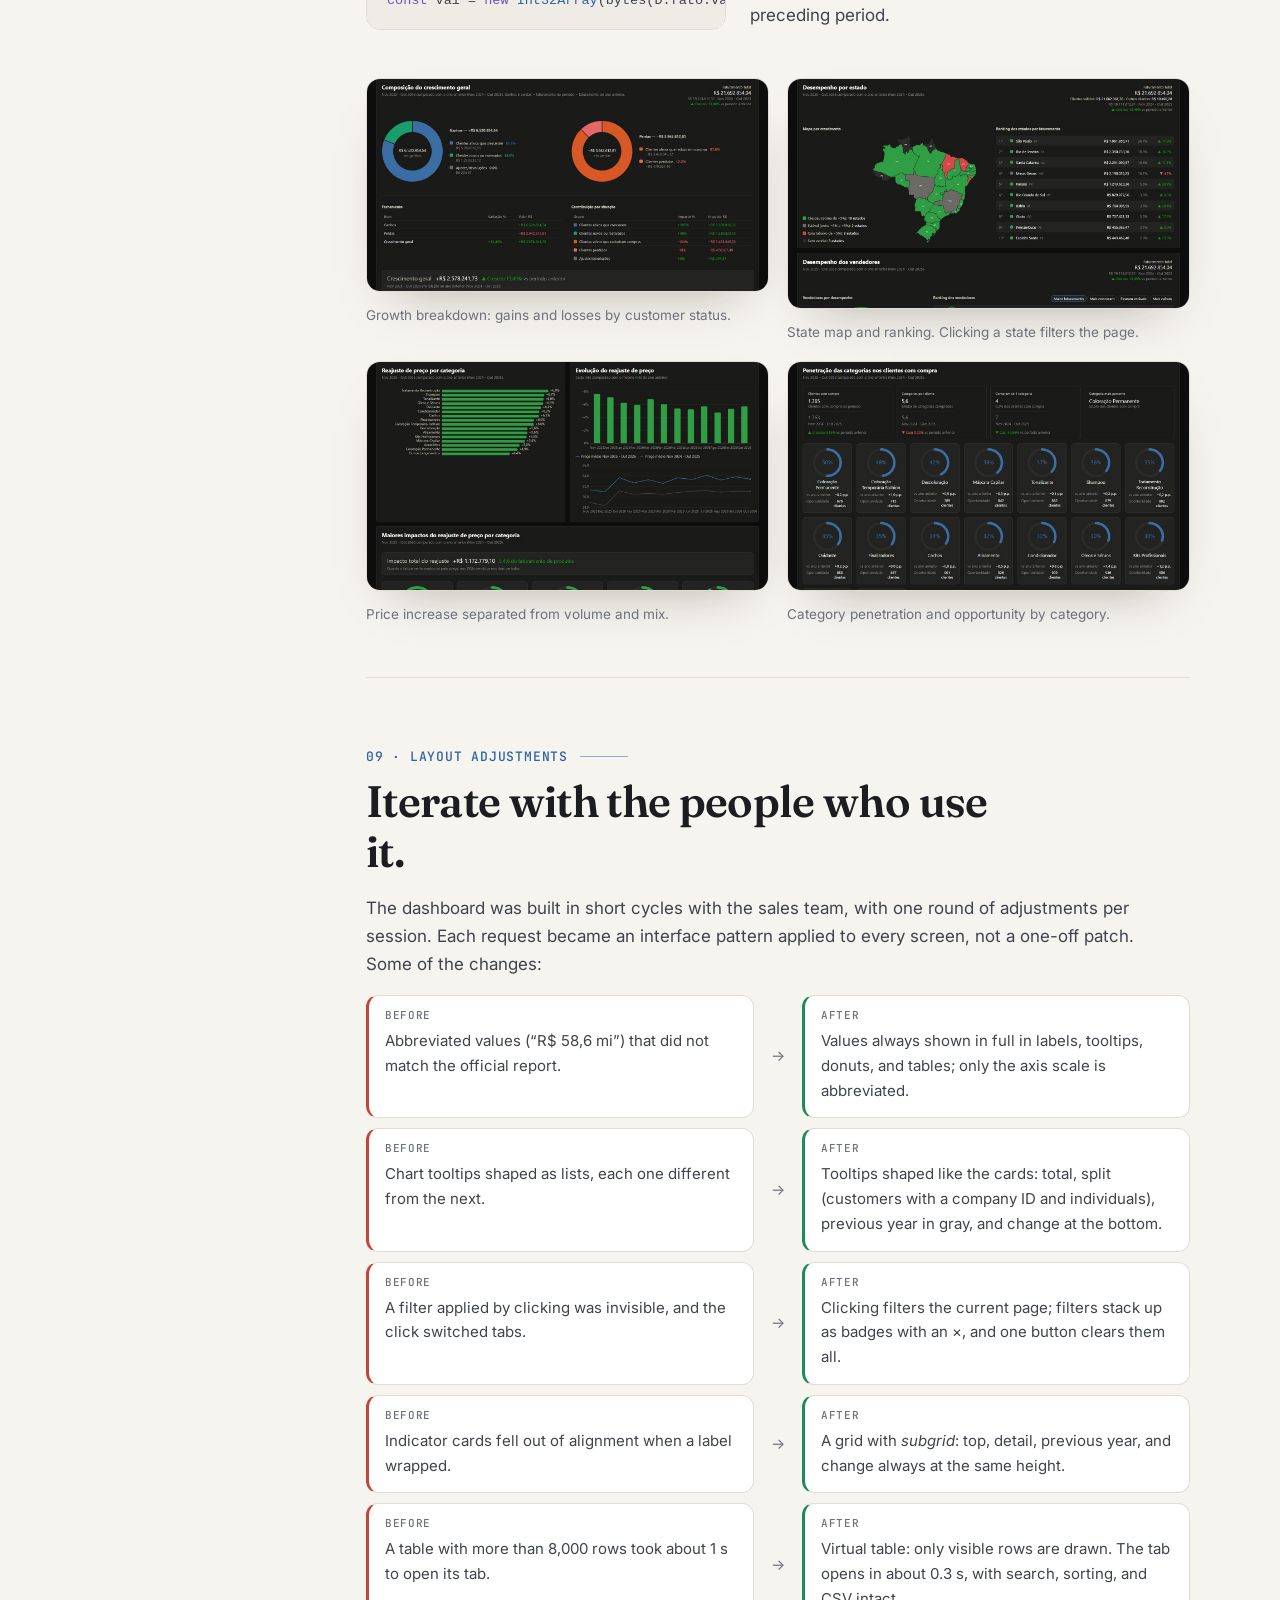
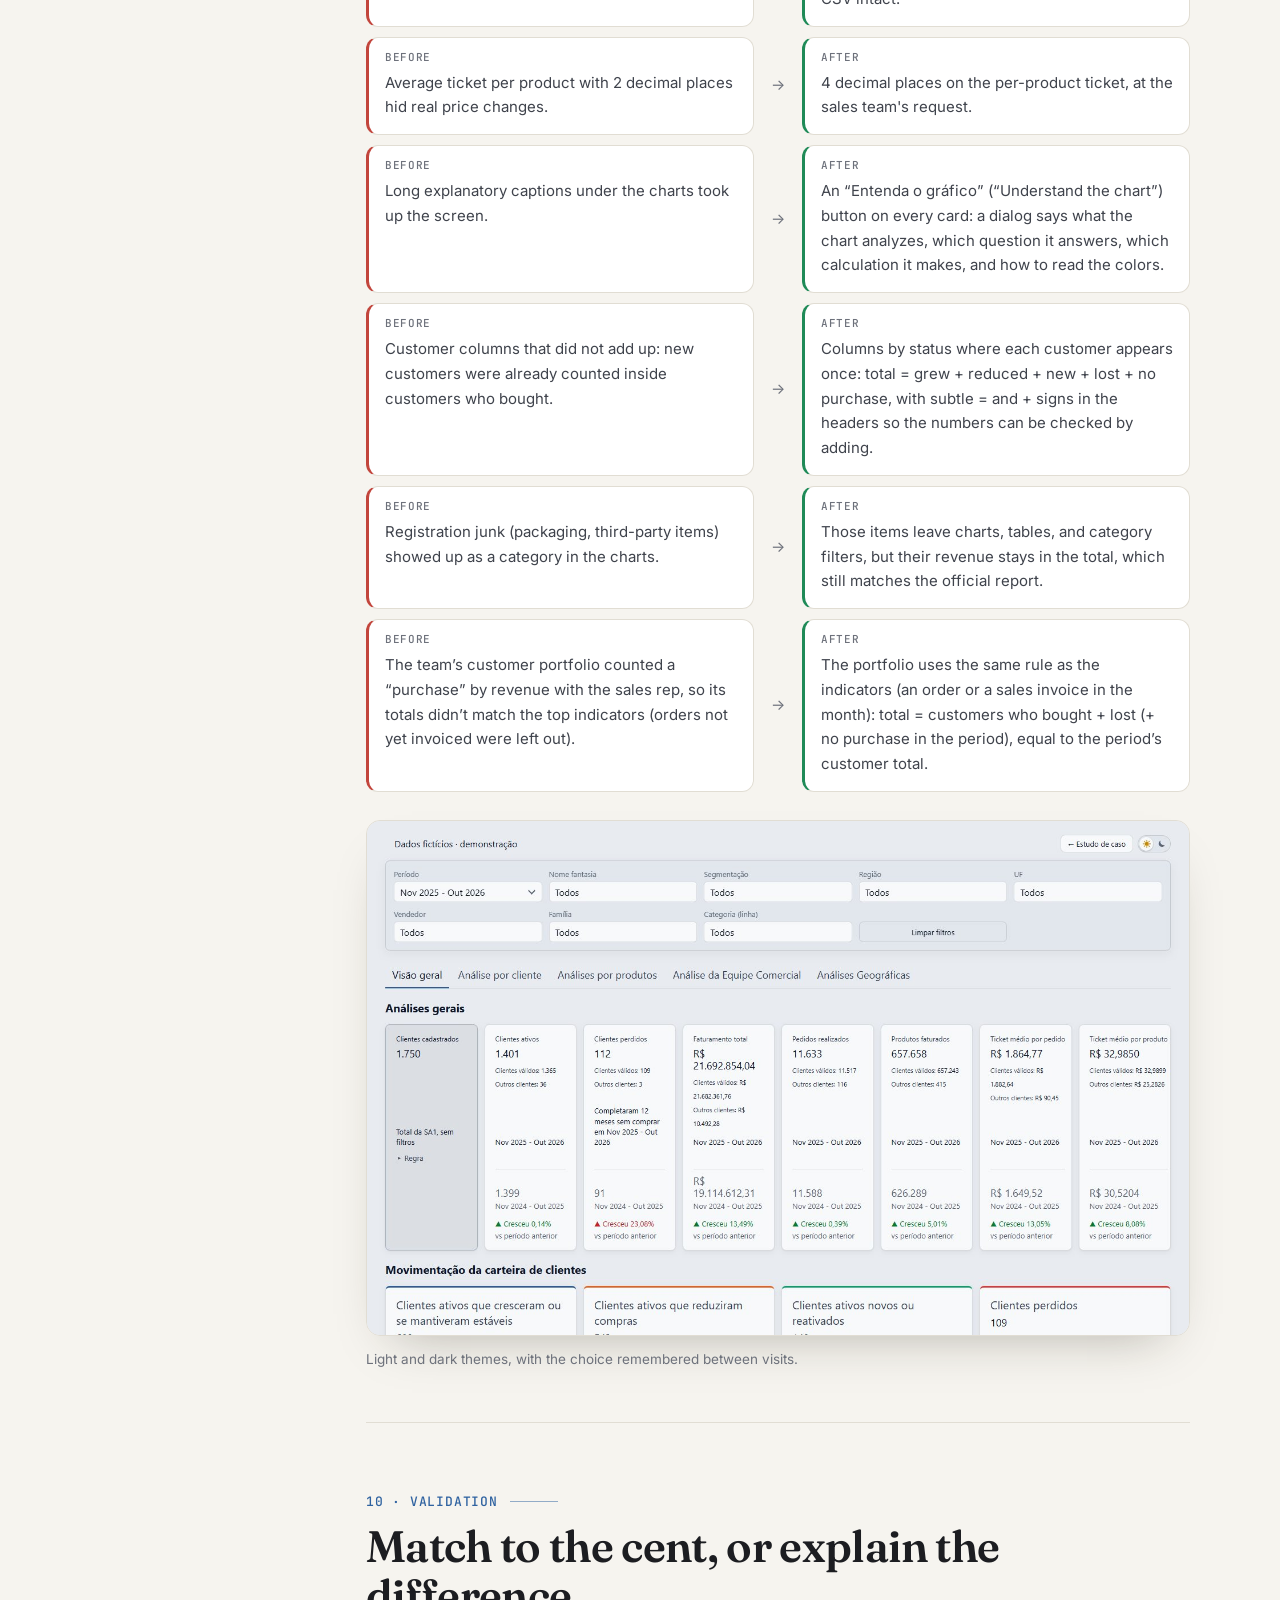
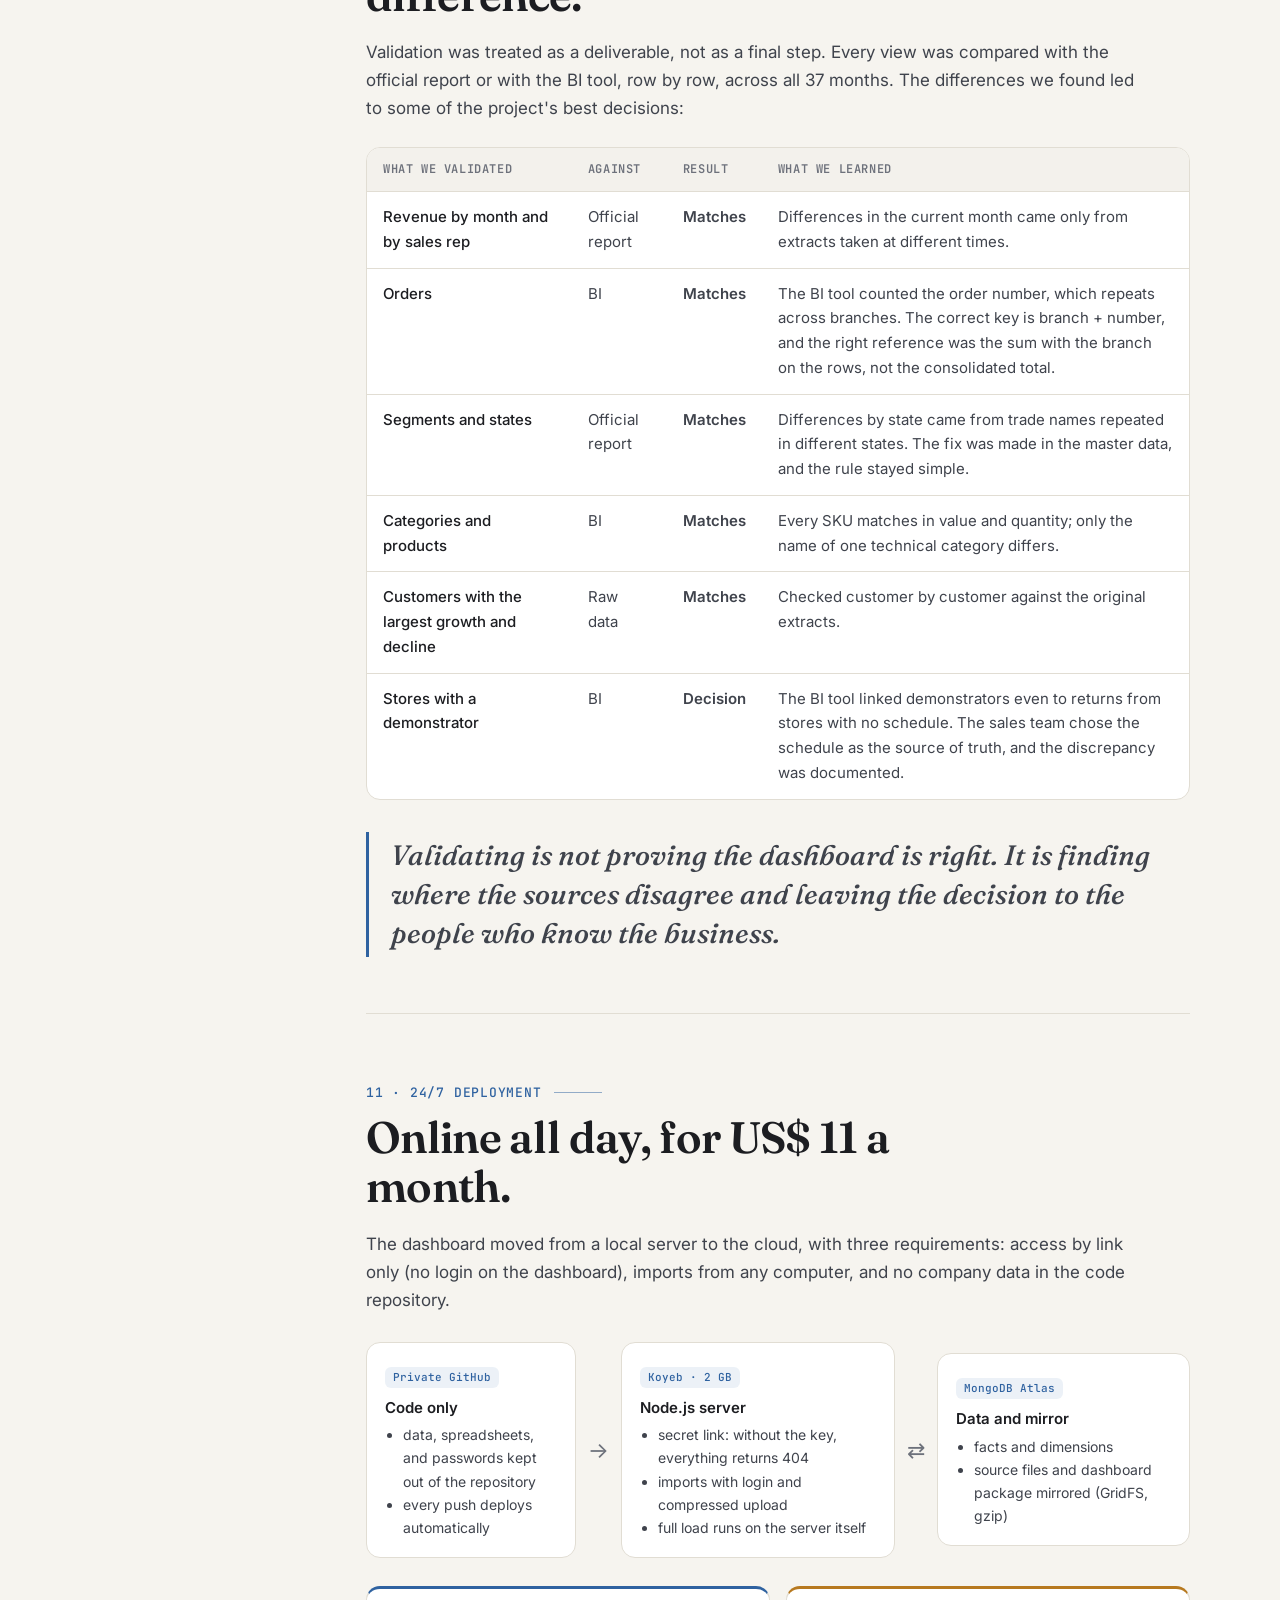
==== commit b3eb8f1e: "Painel: Carteira de clientes bate com os indicadores do topo Painel copiado do projeto (mesmo código" ====
--- a/en/index.html
+++ b/en/index.html
@@ -327,6 +327,7 @@
             <div class="mudanca"><div class="antes"><b>Before</b>Long explanatory captions under the charts took up the screen.</div><div class="seta">→</div><div class="depois"><b>After</b>An “Entenda o gráfico” (“Understand the chart”) button on every card: a dialog says what the chart analyzes, which question it answers, which calculation it makes, and how to read the colors.</div></div>
             <div class="mudanca"><div class="antes"><b>Before</b>Customer columns that did not add up: new customers were already counted inside customers who bought.</div><div class="seta">→</div><div class="depois"><b>After</b>Columns by status where each customer appears once: total = grew + reduced + new + lost + no purchase, with subtle = and + signs in the headers so the numbers can be checked by adding.</div></div>
             <div class="mudanca"><div class="antes"><b>Before</b>Registration junk (packaging, third-party items) showed up as a category in the charts.</div><div class="seta">→</div><div class="depois"><b>After</b>Those items leave charts, tables, and category filters, but their revenue stays in the total, which still matches the official report.</div></div>
+            <div class="mudanca"><div class="antes"><b>Before</b>The team’s customer portfolio counted a “purchase” by revenue with the sales rep, so its totals didn’t match the top indicators (orders not yet invoiced were left out).</div><div class="seta">→</div><div class="depois"><b>After</b>The portfolio uses the same rule as the indicators (an order or a sales invoice in the month): total = customers who bought + lost (+ no purchase in the period), equal to the period’s customer total.</div></div>
           </div>
           <figure class="revelar"><img src="../assets/painel-tema-claro.jpg" alt="Dashboard in the light theme" loading="lazy" width="1440" height="900"><figcaption>Light and dark themes, with the choice remembered between visits.</figcaption></figure>
         </section>
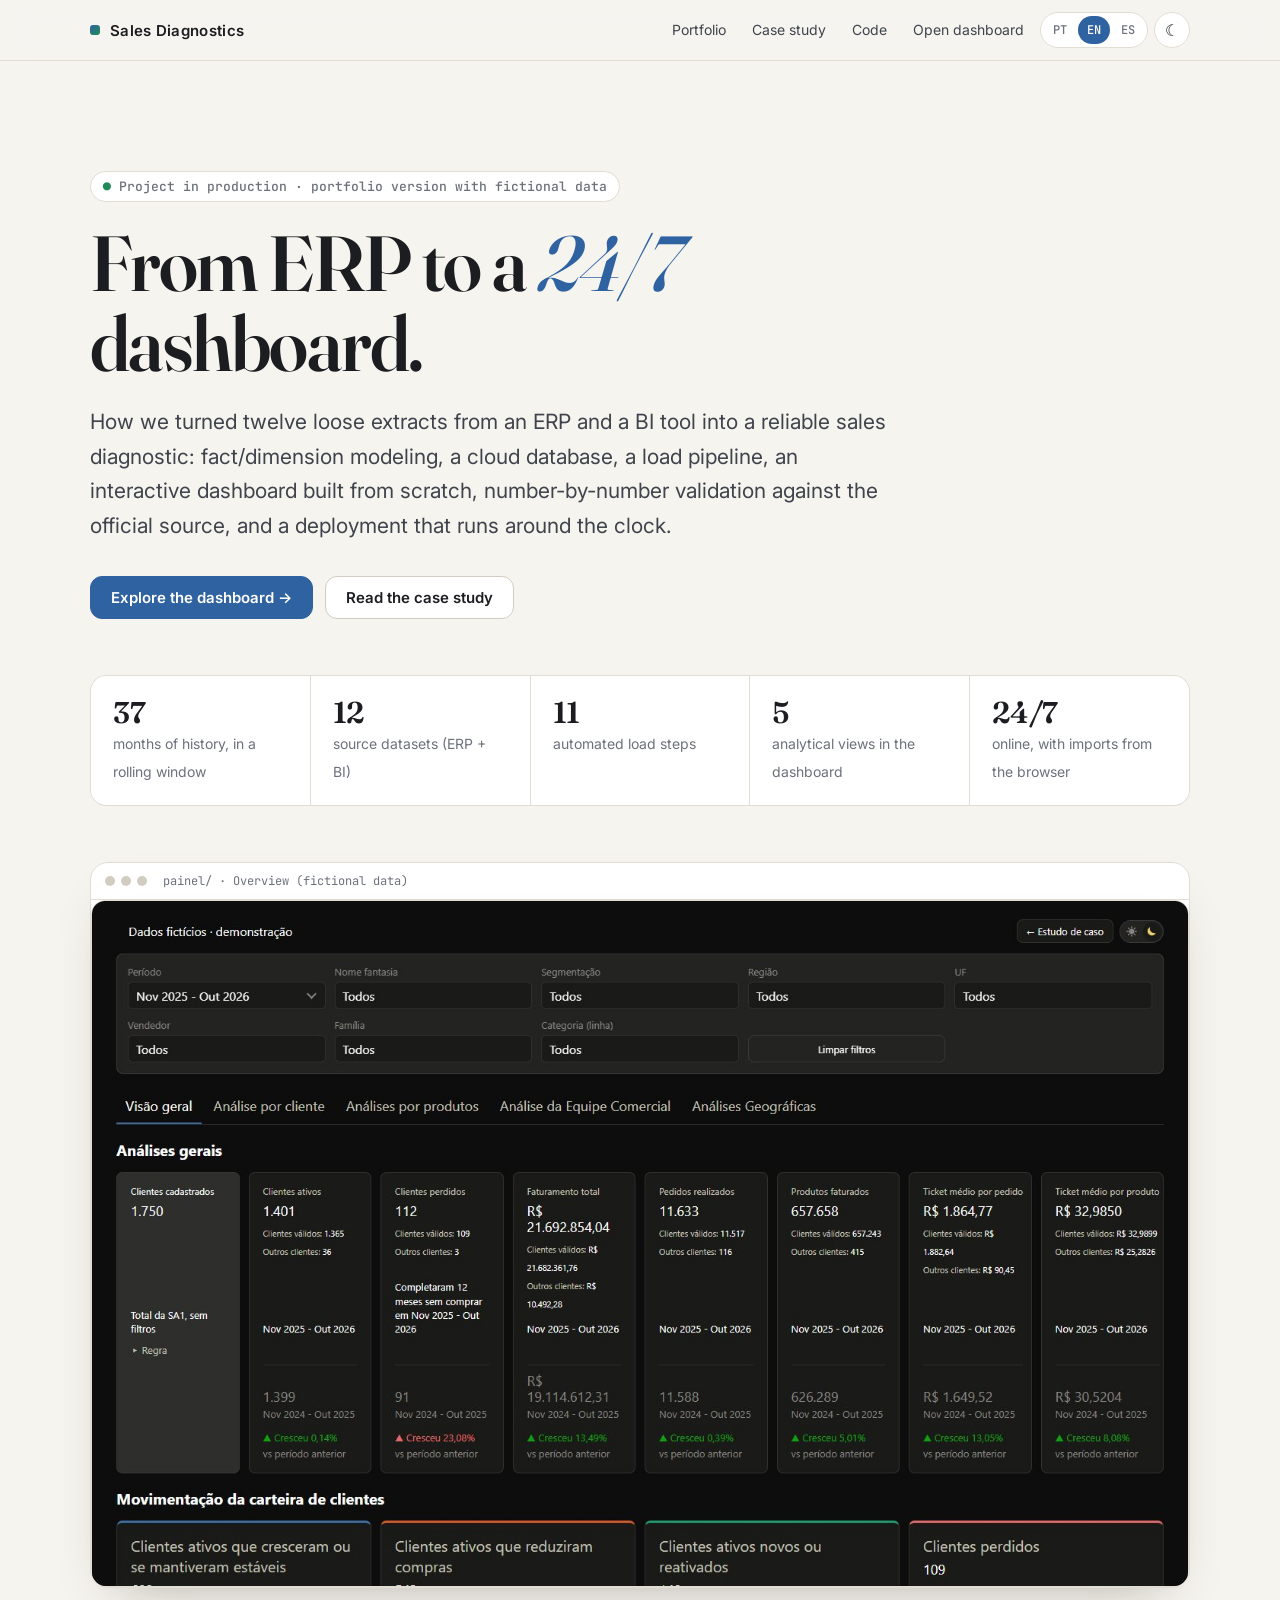
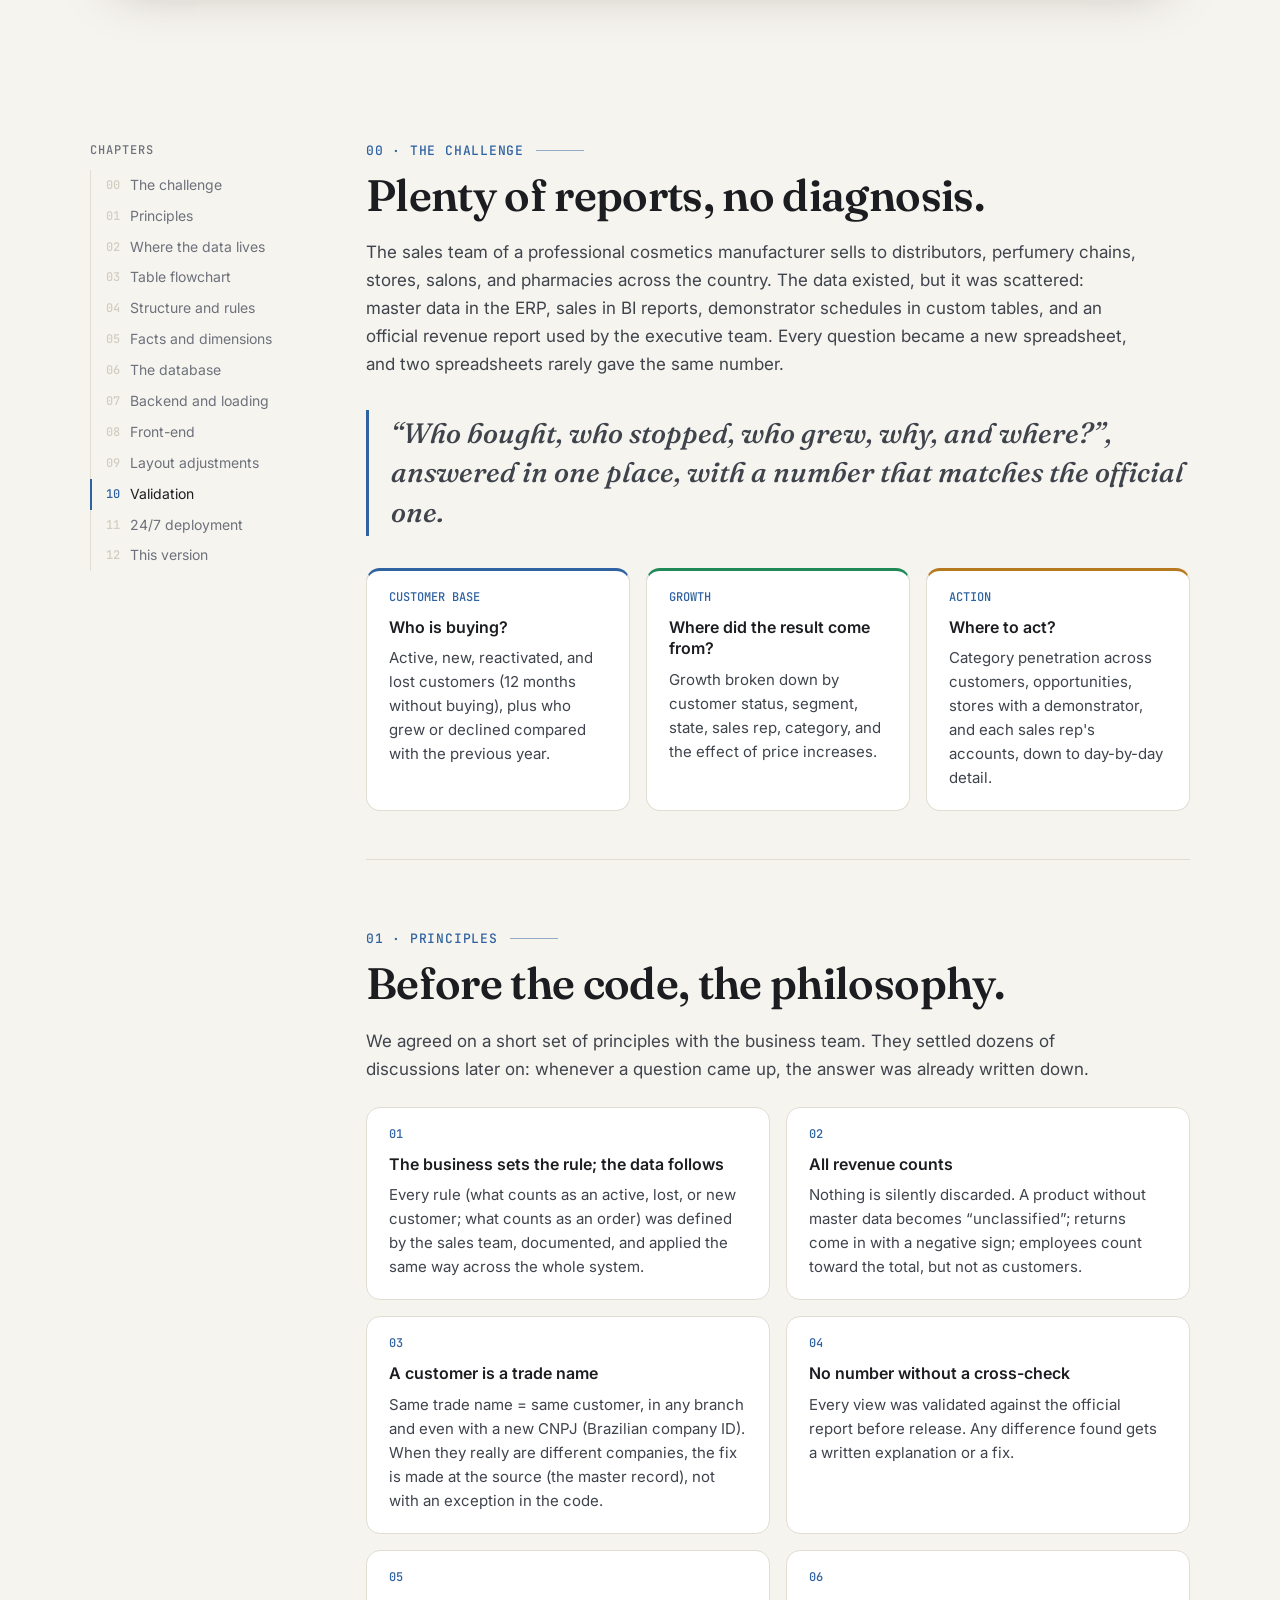
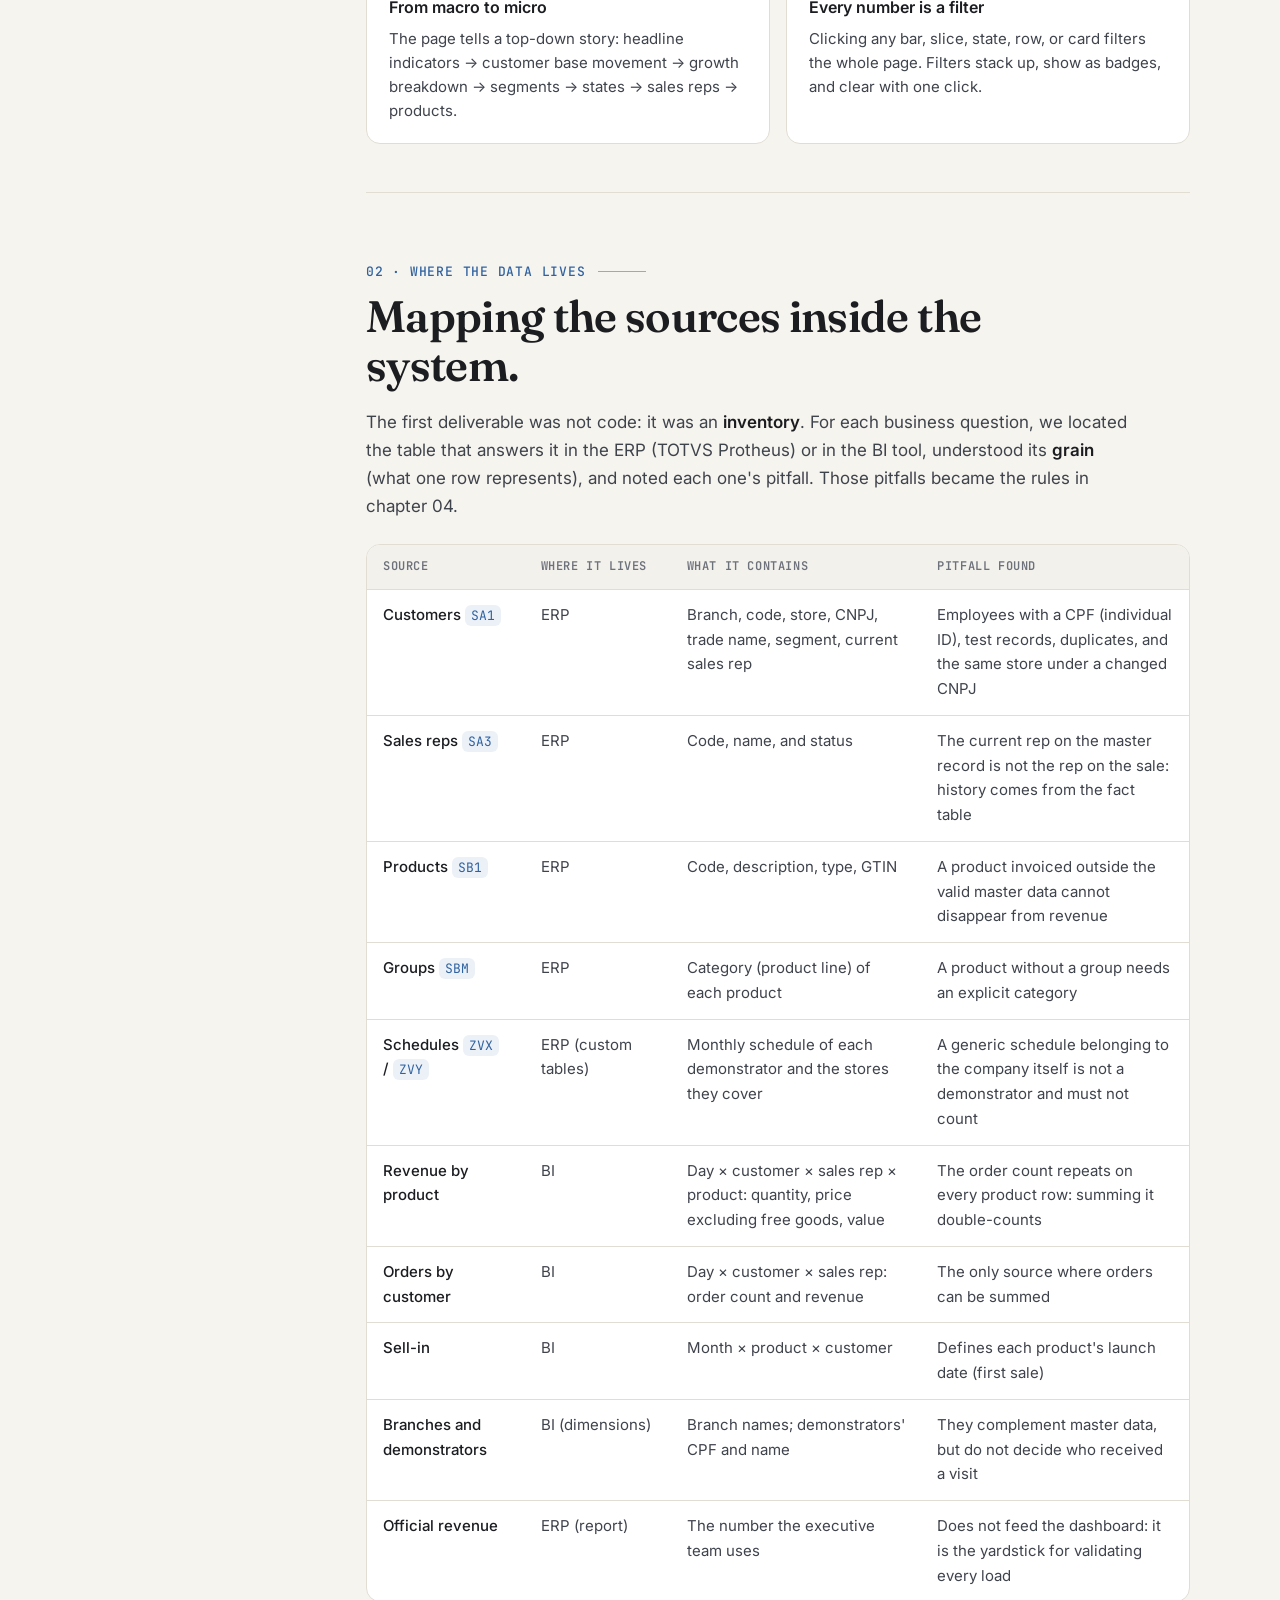
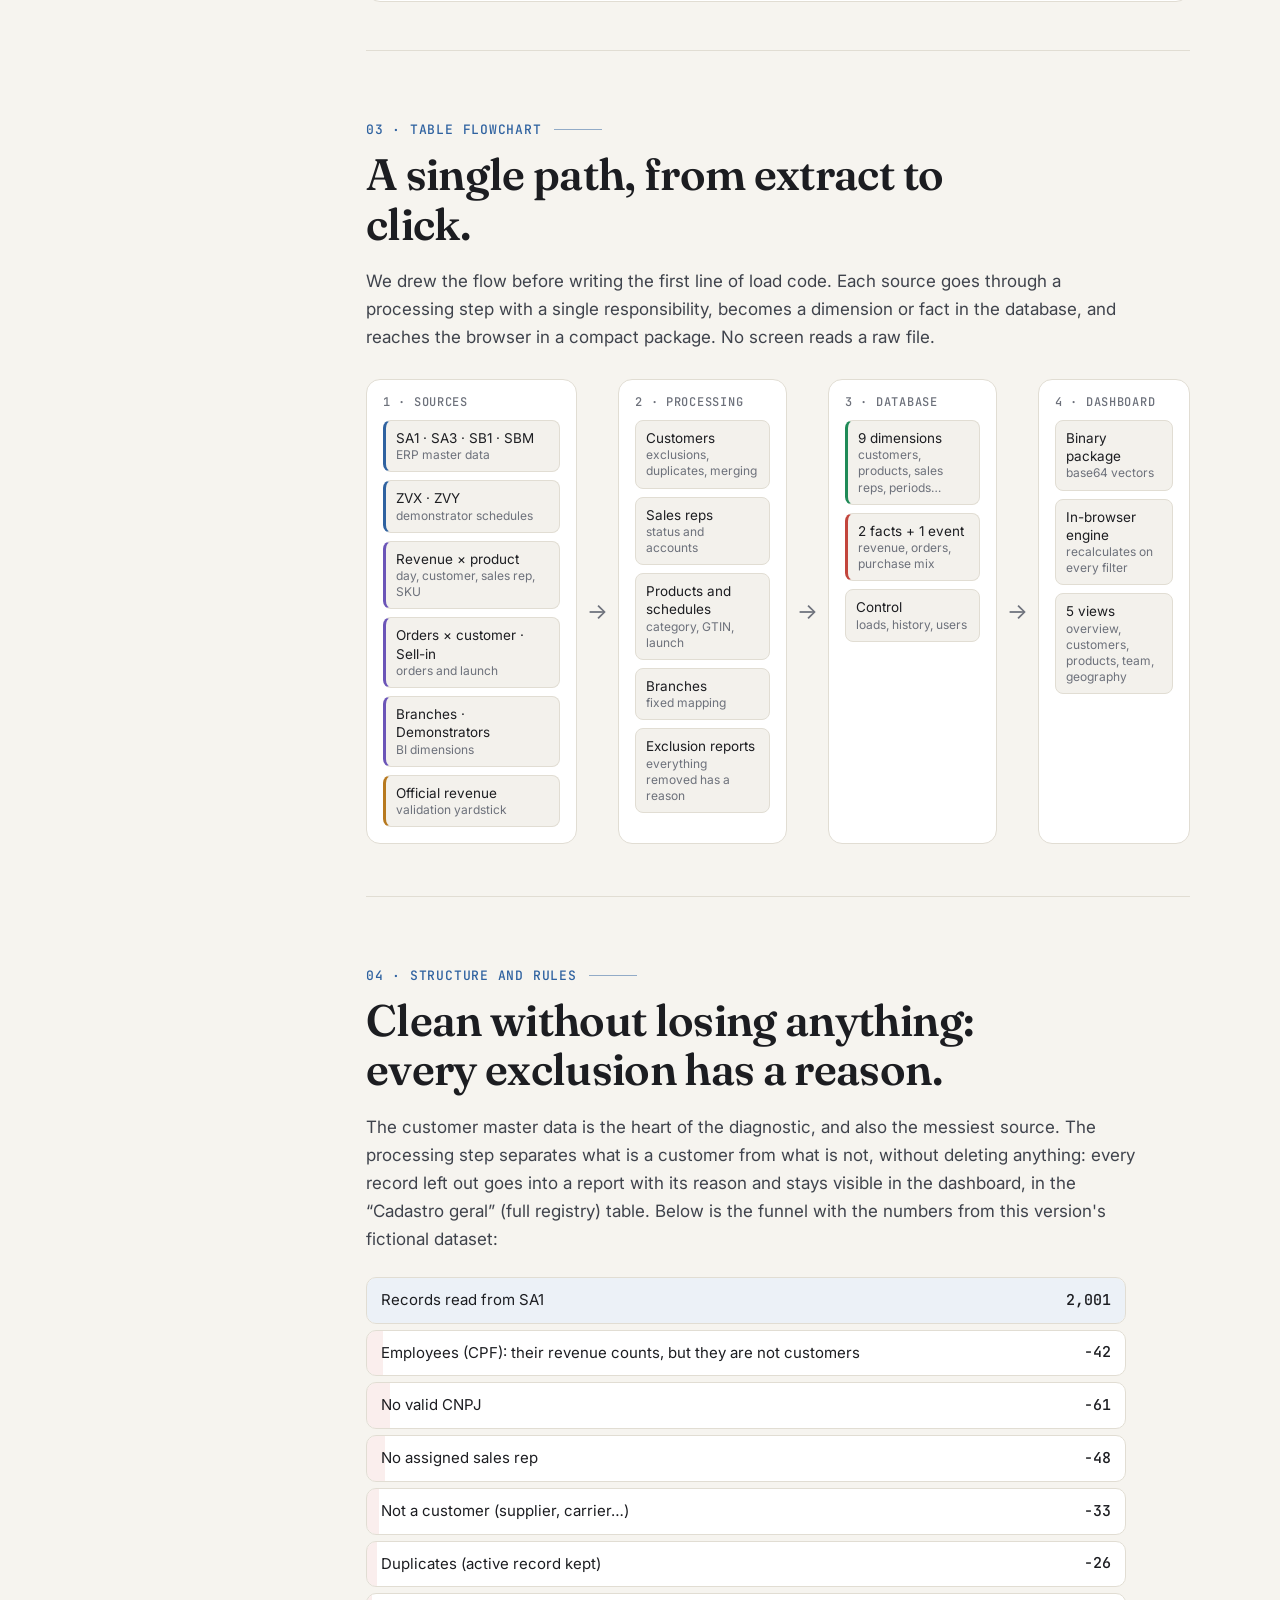
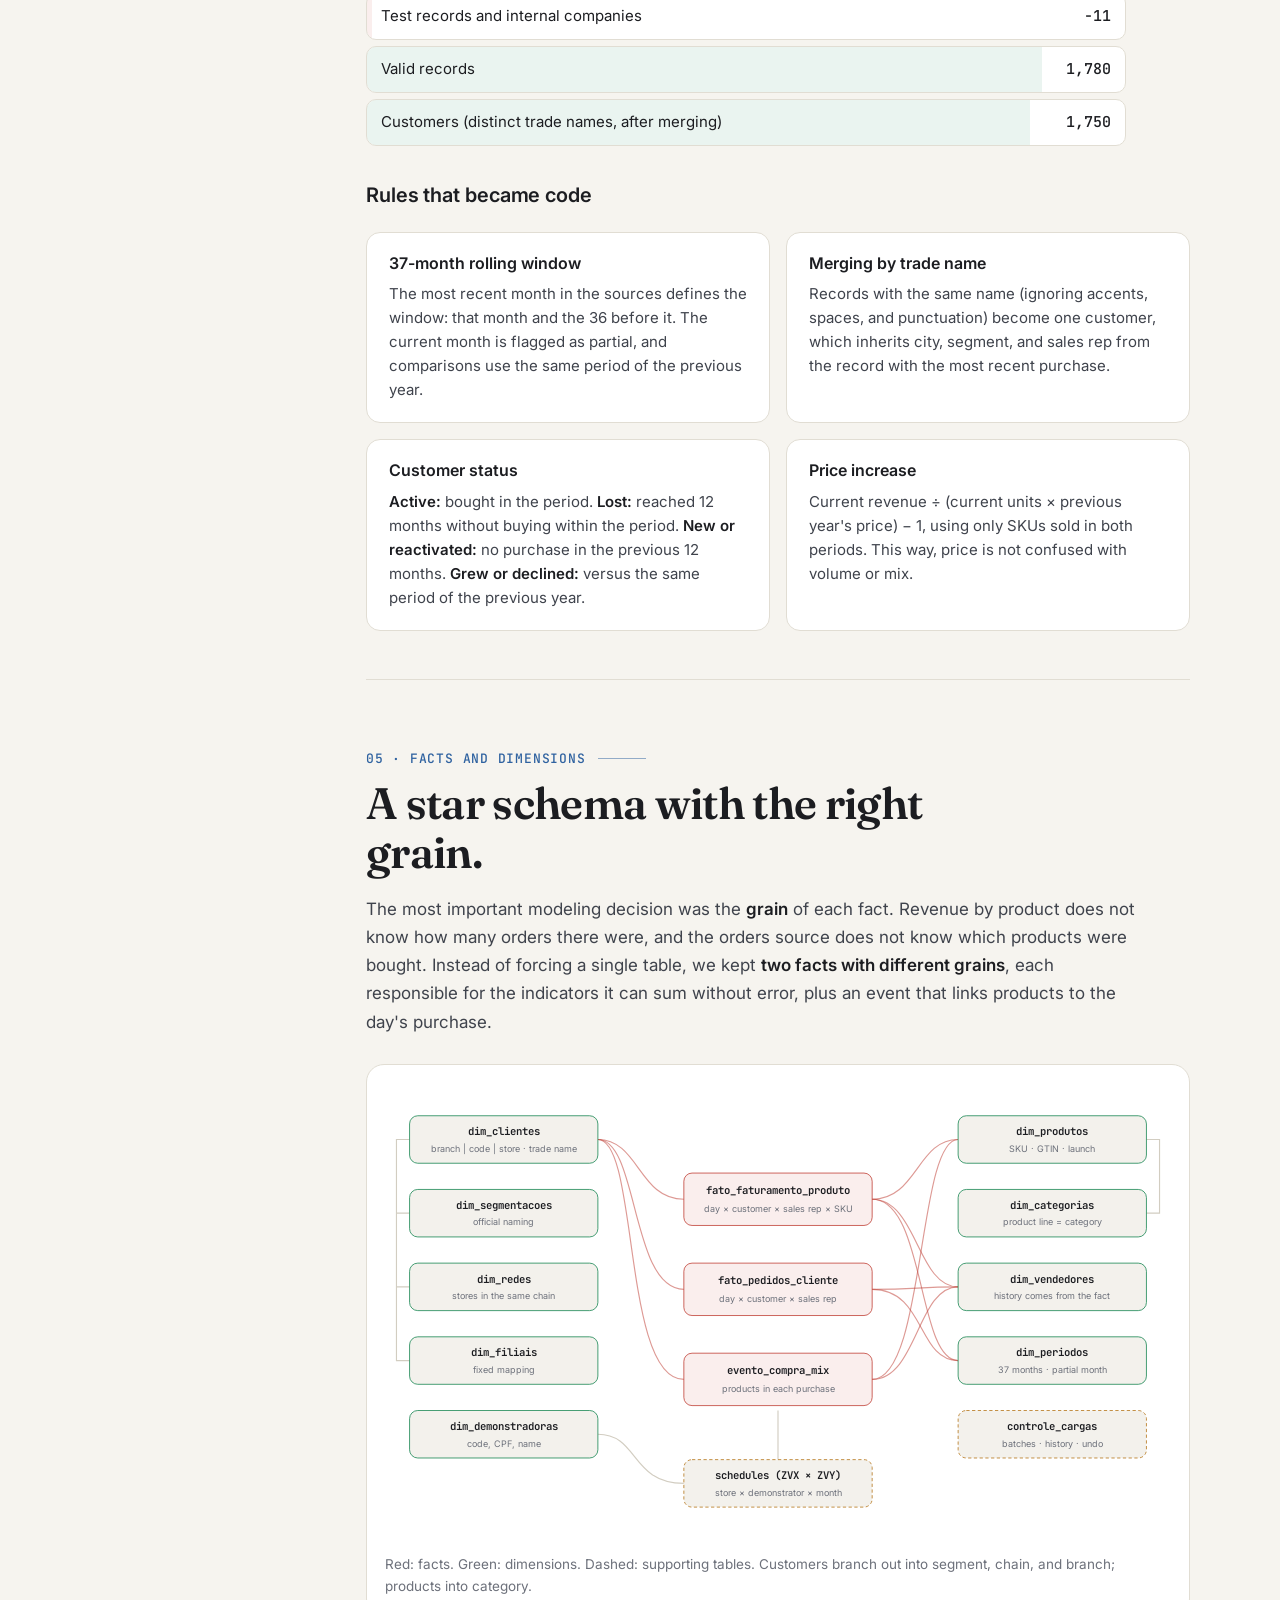
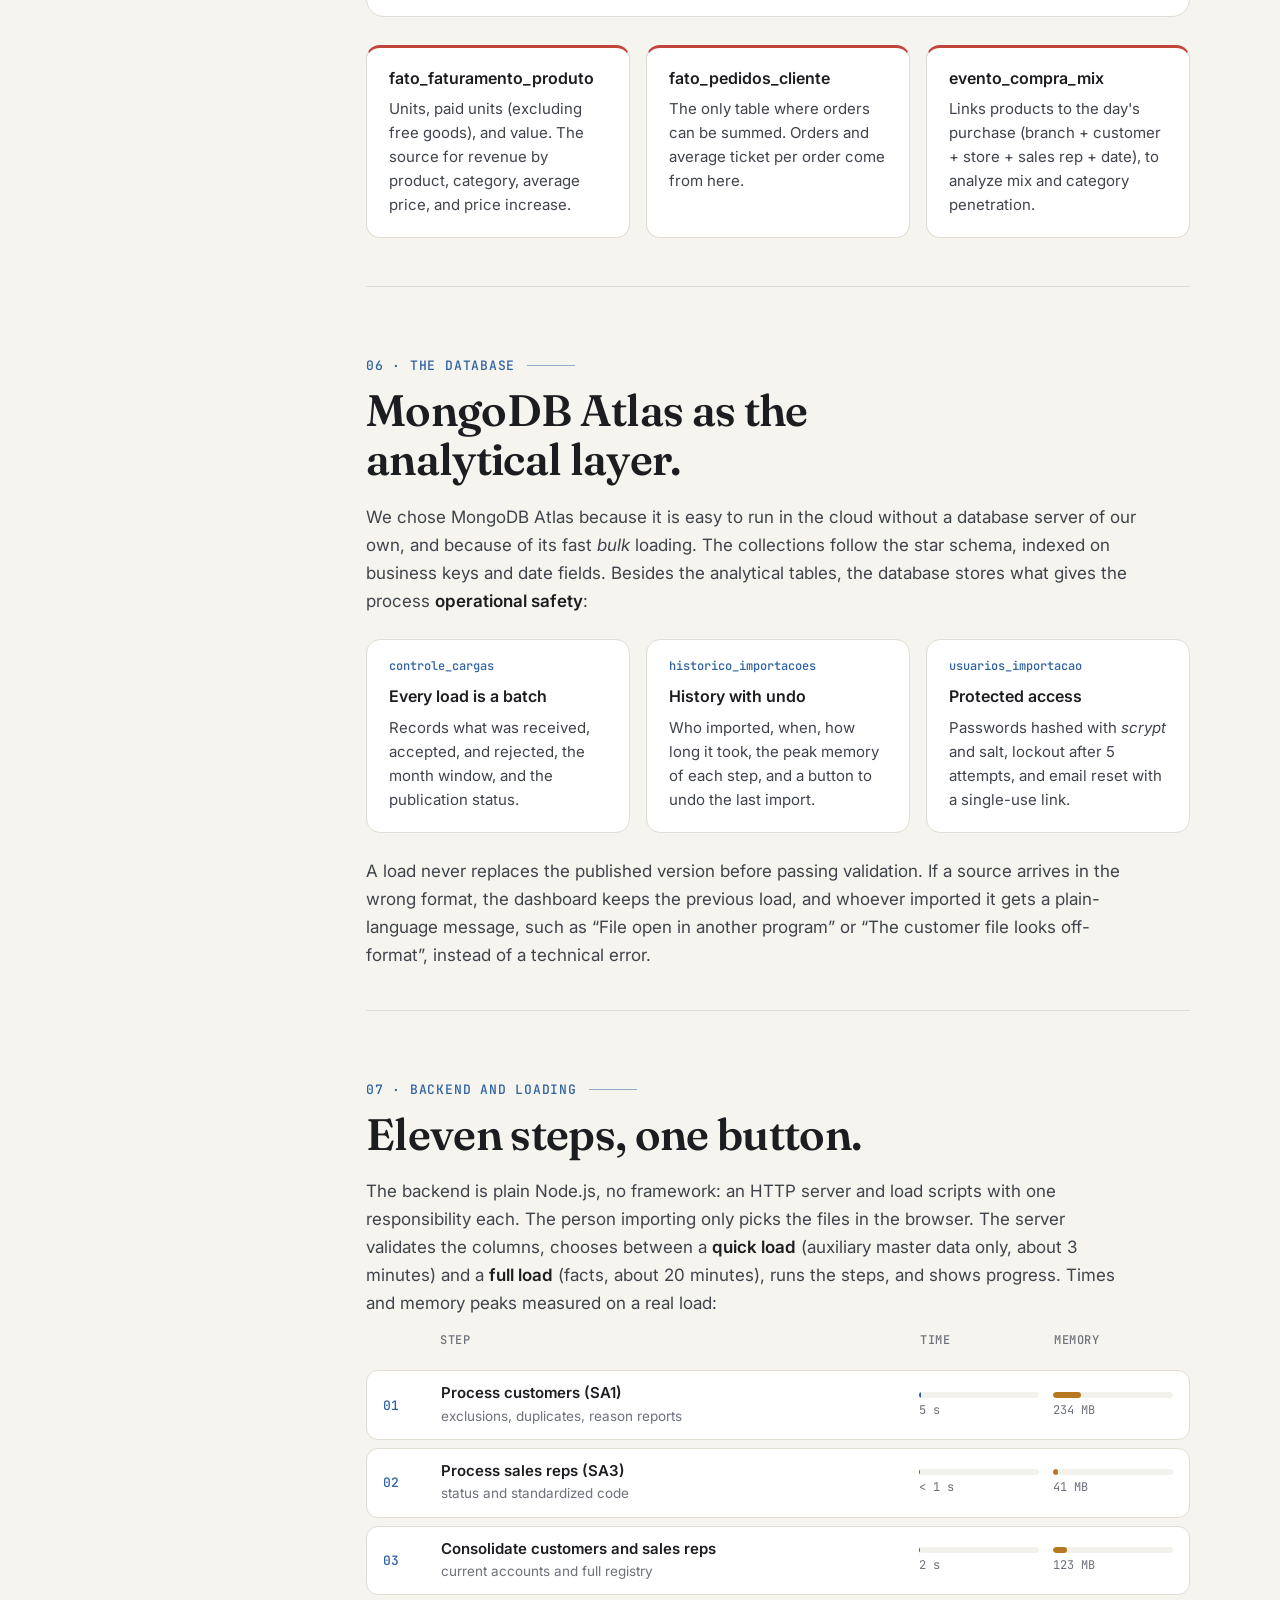
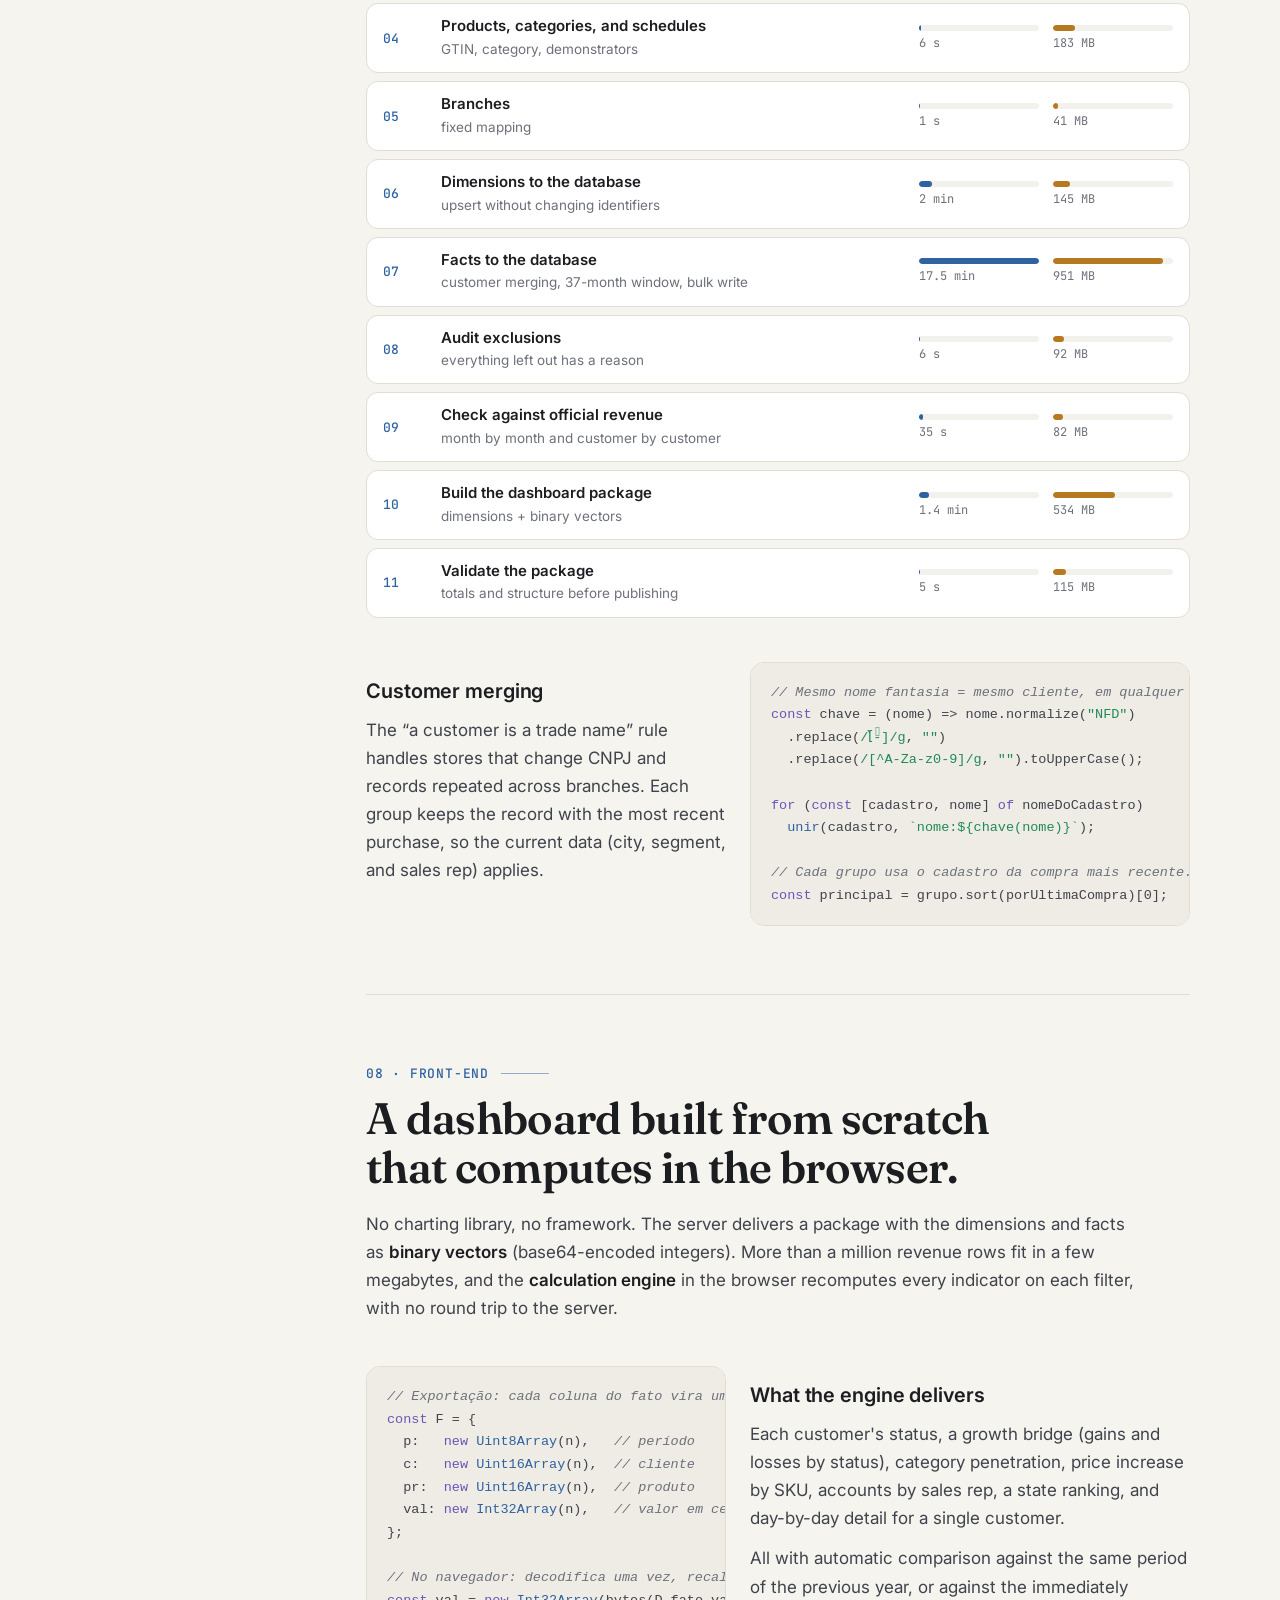
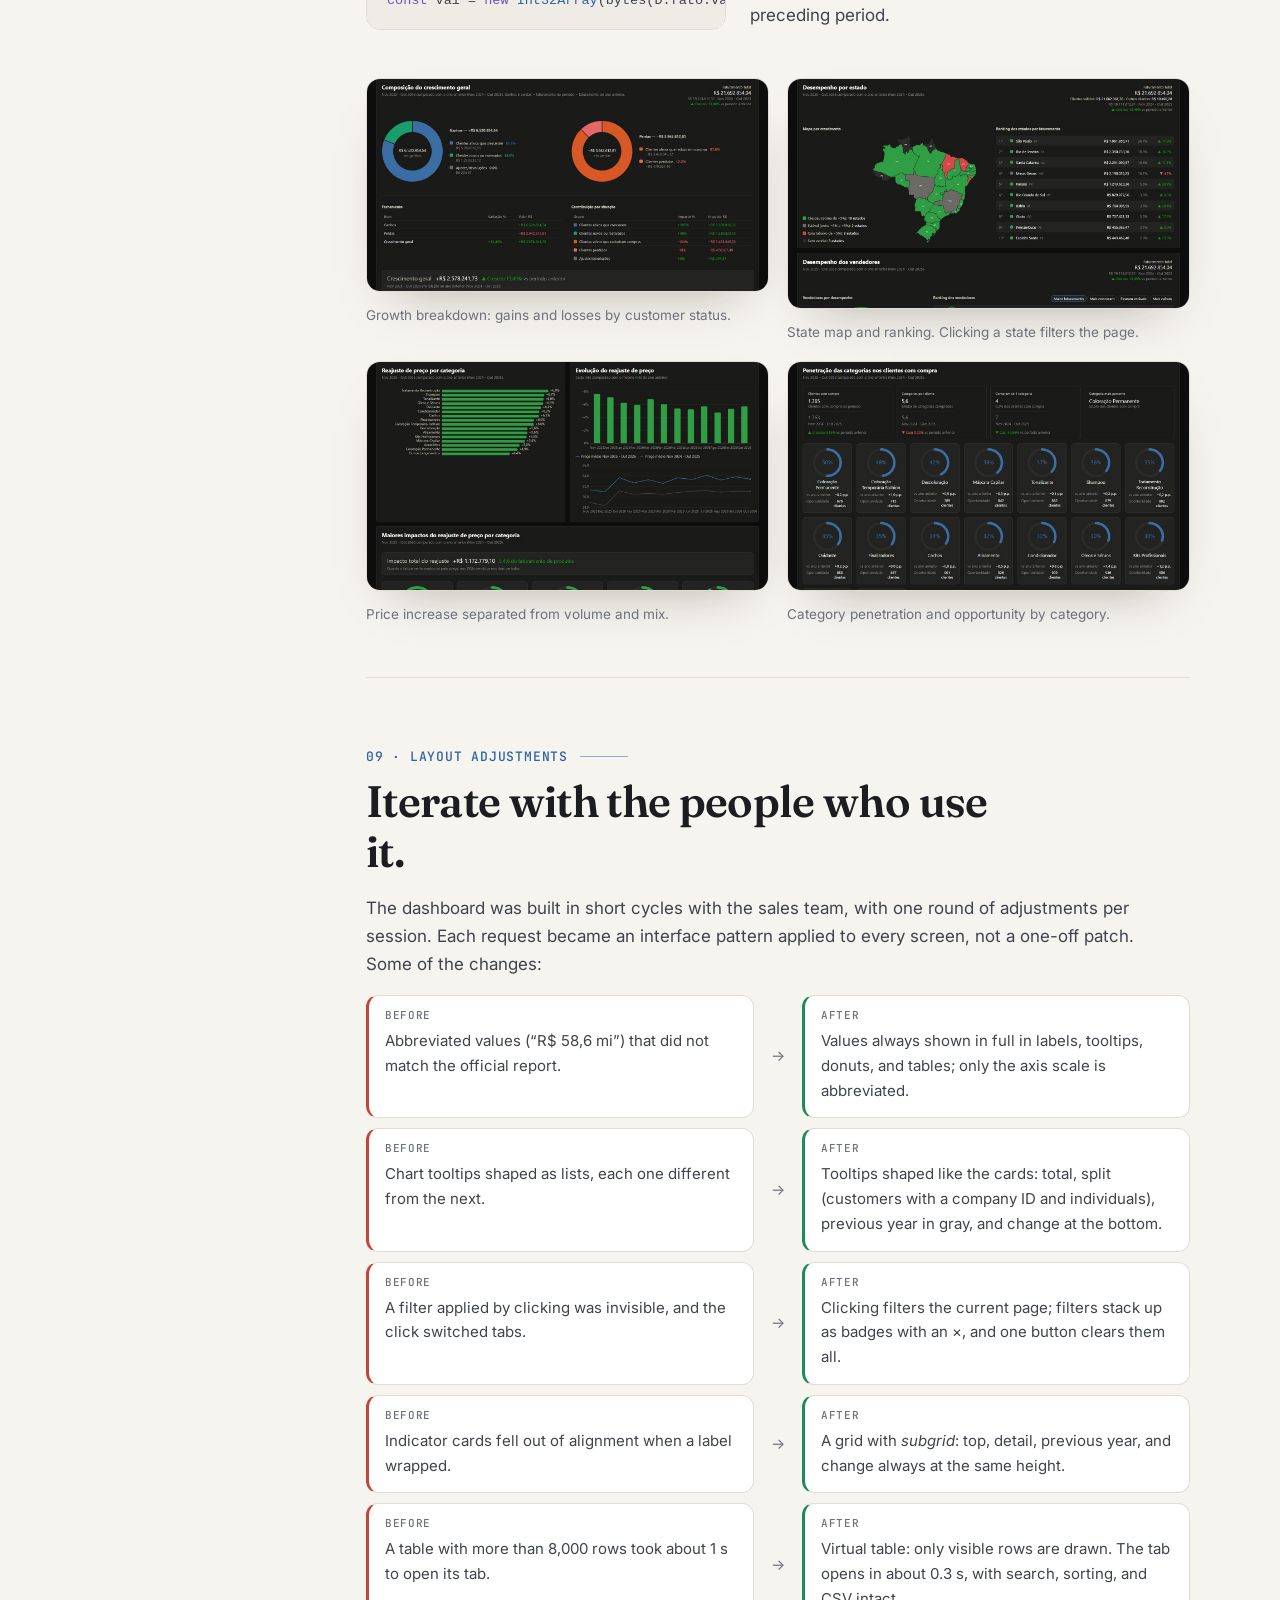
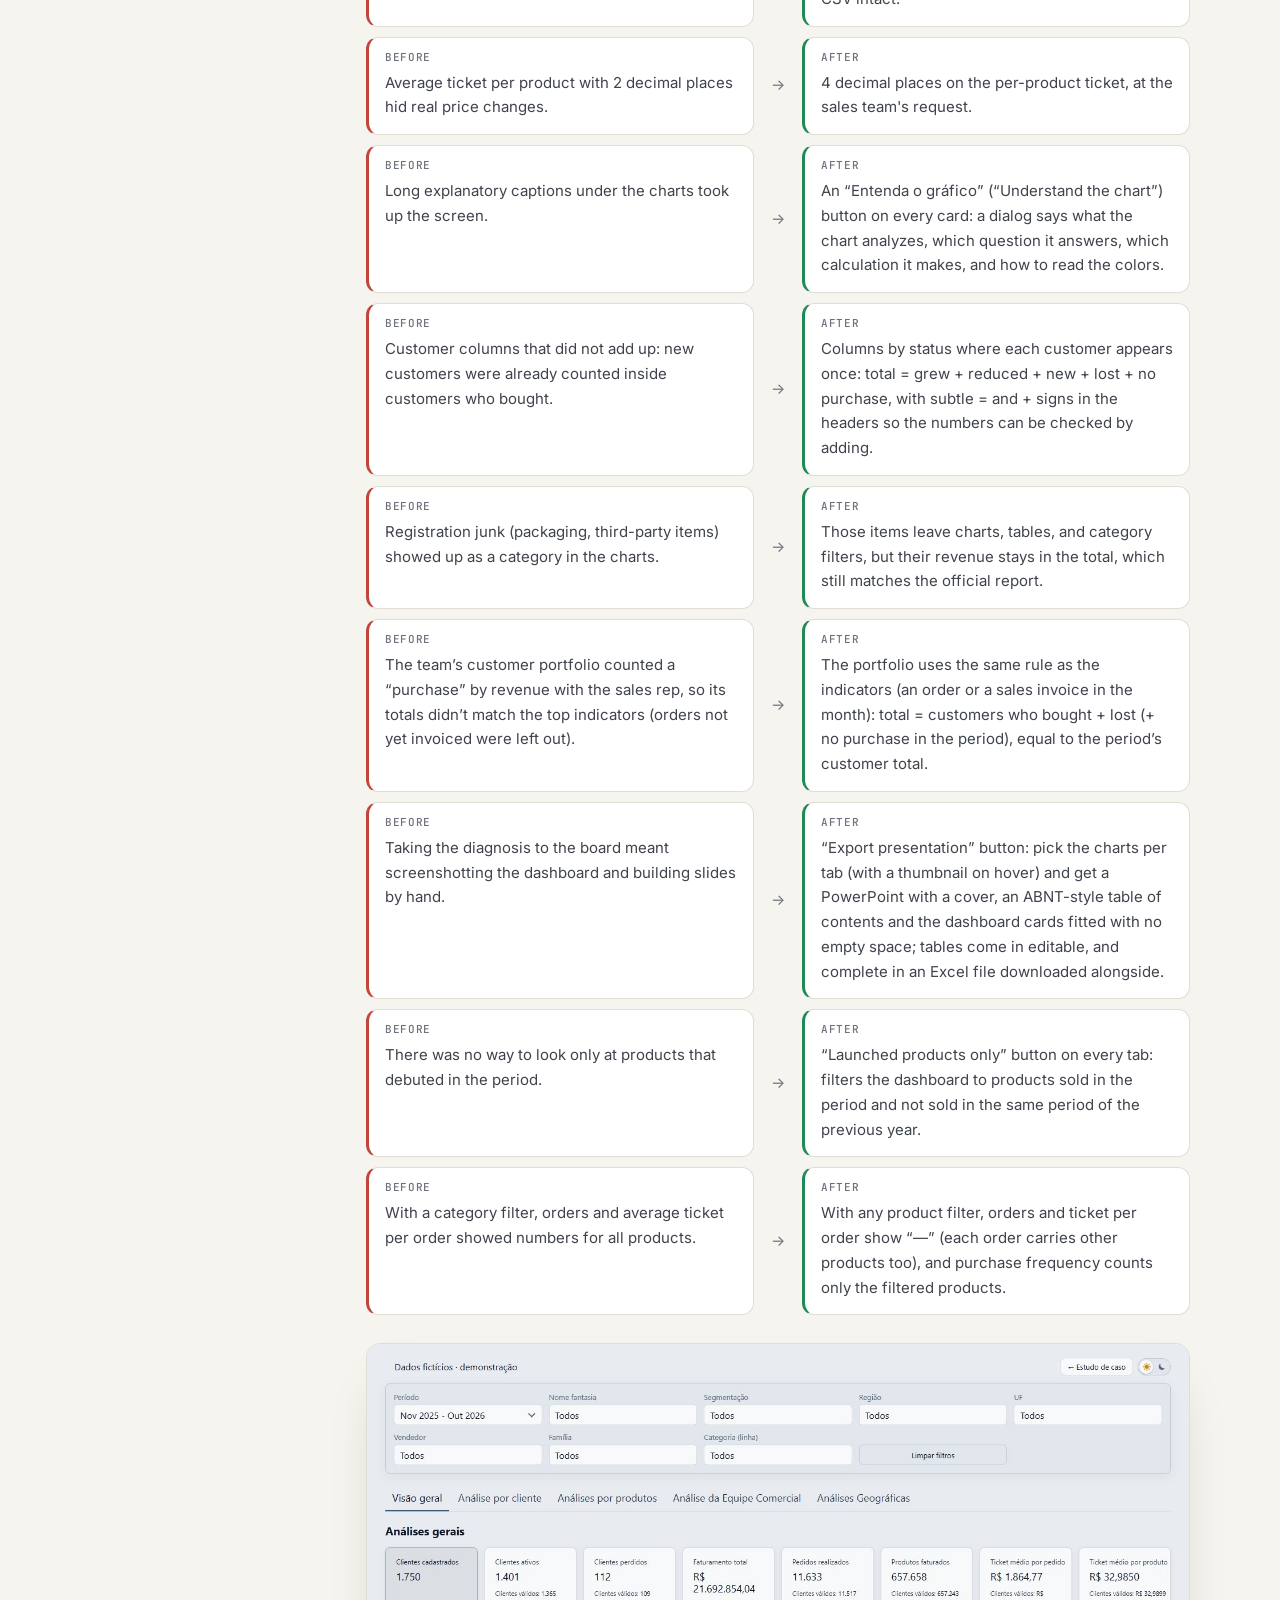
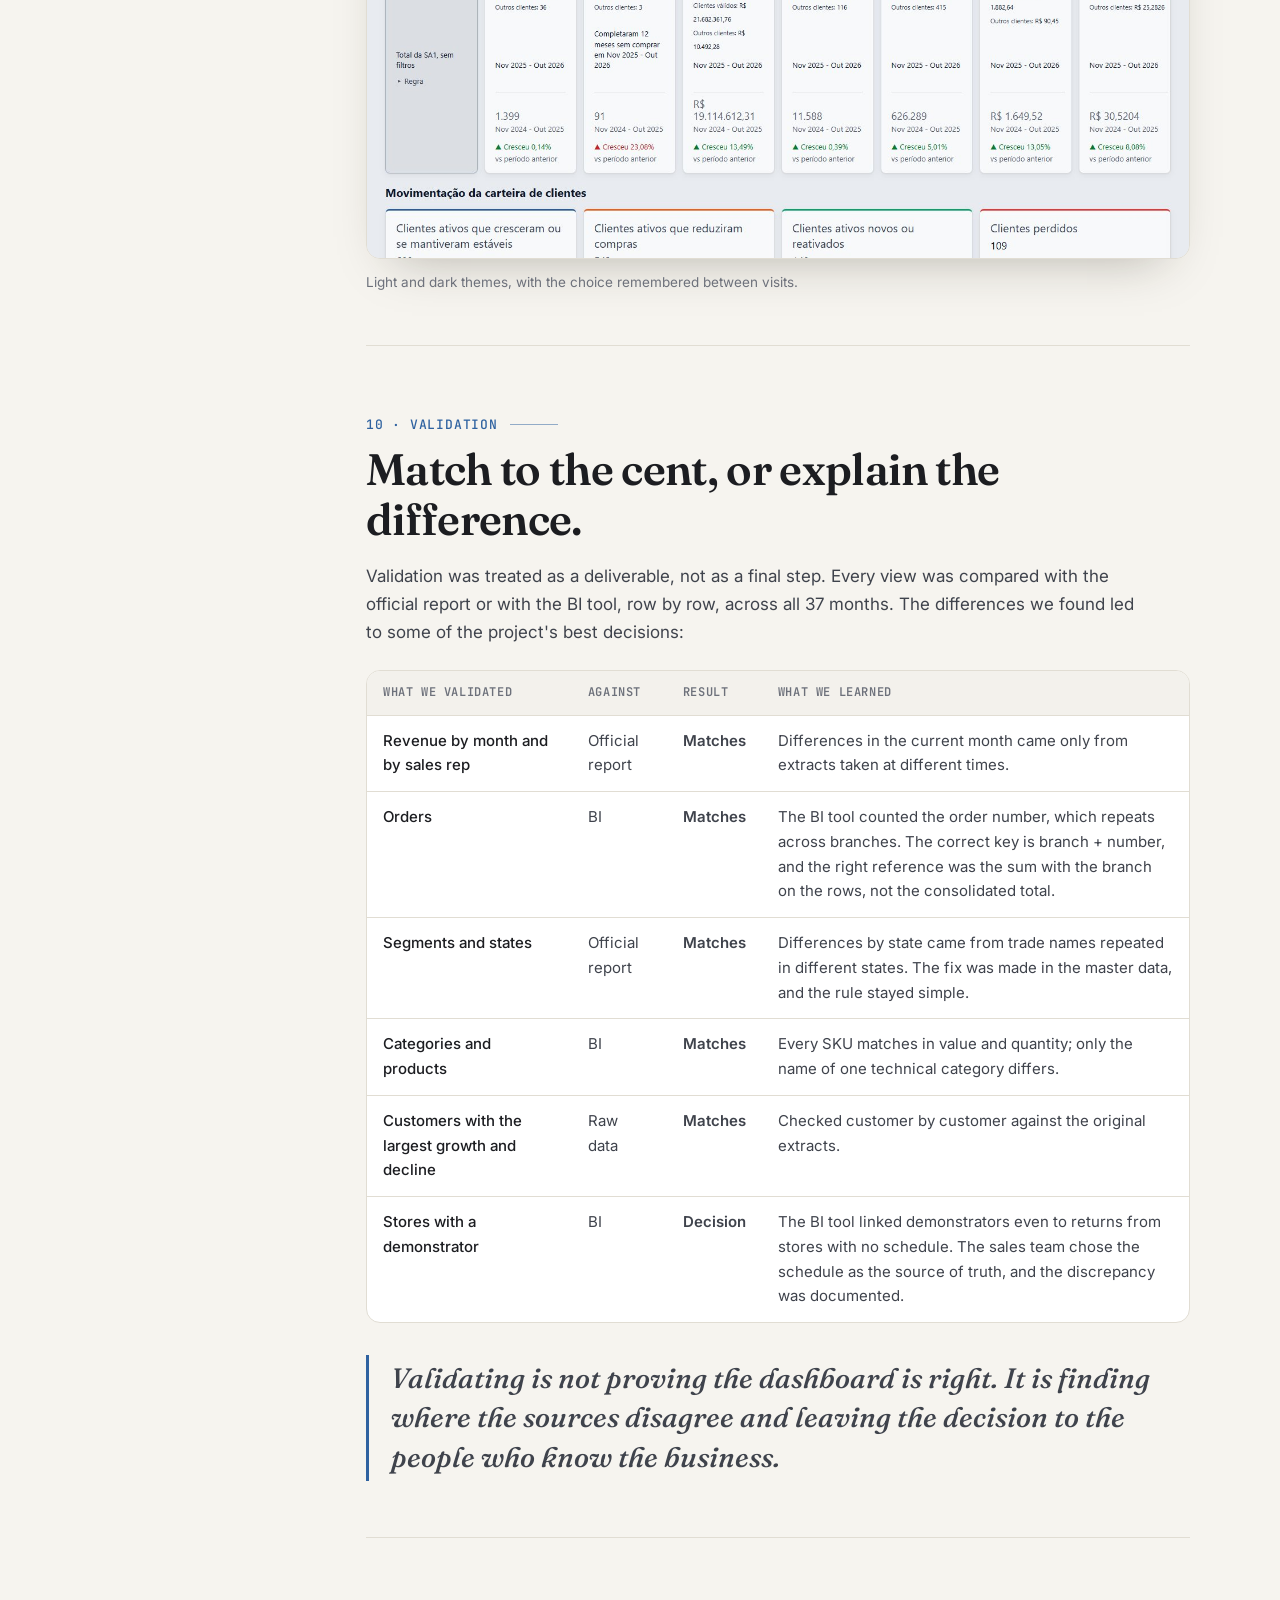
==== commit 494fd21c: "Painel: Exportar apresentação, Apenas produtos lançados e pedidos '—' com filtro de produto Painel c" ====
--- a/en/index.html
+++ b/en/index.html
@@ -328,6 +328,9 @@
             <div class="mudanca"><div class="antes"><b>Before</b>Customer columns that did not add up: new customers were already counted inside customers who bought.</div><div class="seta">→</div><div class="depois"><b>After</b>Columns by status where each customer appears once: total = grew + reduced + new + lost + no purchase, with subtle = and + signs in the headers so the numbers can be checked by adding.</div></div>
             <div class="mudanca"><div class="antes"><b>Before</b>Registration junk (packaging, third-party items) showed up as a category in the charts.</div><div class="seta">→</div><div class="depois"><b>After</b>Those items leave charts, tables, and category filters, but their revenue stays in the total, which still matches the official report.</div></div>
             <div class="mudanca"><div class="antes"><b>Before</b>The team’s customer portfolio counted a “purchase” by revenue with the sales rep, so its totals didn’t match the top indicators (orders not yet invoiced were left out).</div><div class="seta">→</div><div class="depois"><b>After</b>The portfolio uses the same rule as the indicators (an order or a sales invoice in the month): total = customers who bought + lost (+ no purchase in the period), equal to the period’s customer total.</div></div>
+            <div class="mudanca"><div class="antes"><b>Before</b>Taking the diagnosis to the board meant screenshotting the dashboard and building slides by hand.</div><div class="seta">→</div><div class="depois"><b>After</b>“Export presentation” button: pick the charts per tab (with a thumbnail on hover) and get a PowerPoint with a cover, an ABNT-style table of contents and the dashboard cards fitted with no empty space; tables come in editable, and complete in an Excel file downloaded alongside.</div></div>
+            <div class="mudanca"><div class="antes"><b>Before</b>There was no way to look only at products that debuted in the period.</div><div class="seta">→</div><div class="depois"><b>After</b>“Launched products only” button on every tab: filters the dashboard to products sold in the period and not sold in the same period of the previous year.</div></div>
+            <div class="mudanca"><div class="antes"><b>Before</b>With a category filter, orders and average ticket per order showed numbers for all products.</div><div class="seta">→</div><div class="depois"><b>After</b>With any product filter, orders and ticket per order show “—” (each order carries other products too), and purchase frequency counts only the filtered products.</div></div>
           </div>
           <figure class="revelar"><img src="../assets/painel-tema-claro.jpg" alt="Dashboard in the light theme" loading="lazy" width="1440" height="900"><figcaption>Light and dark themes, with the choice remembered between visits.</figcaption></figure>
         </section>
